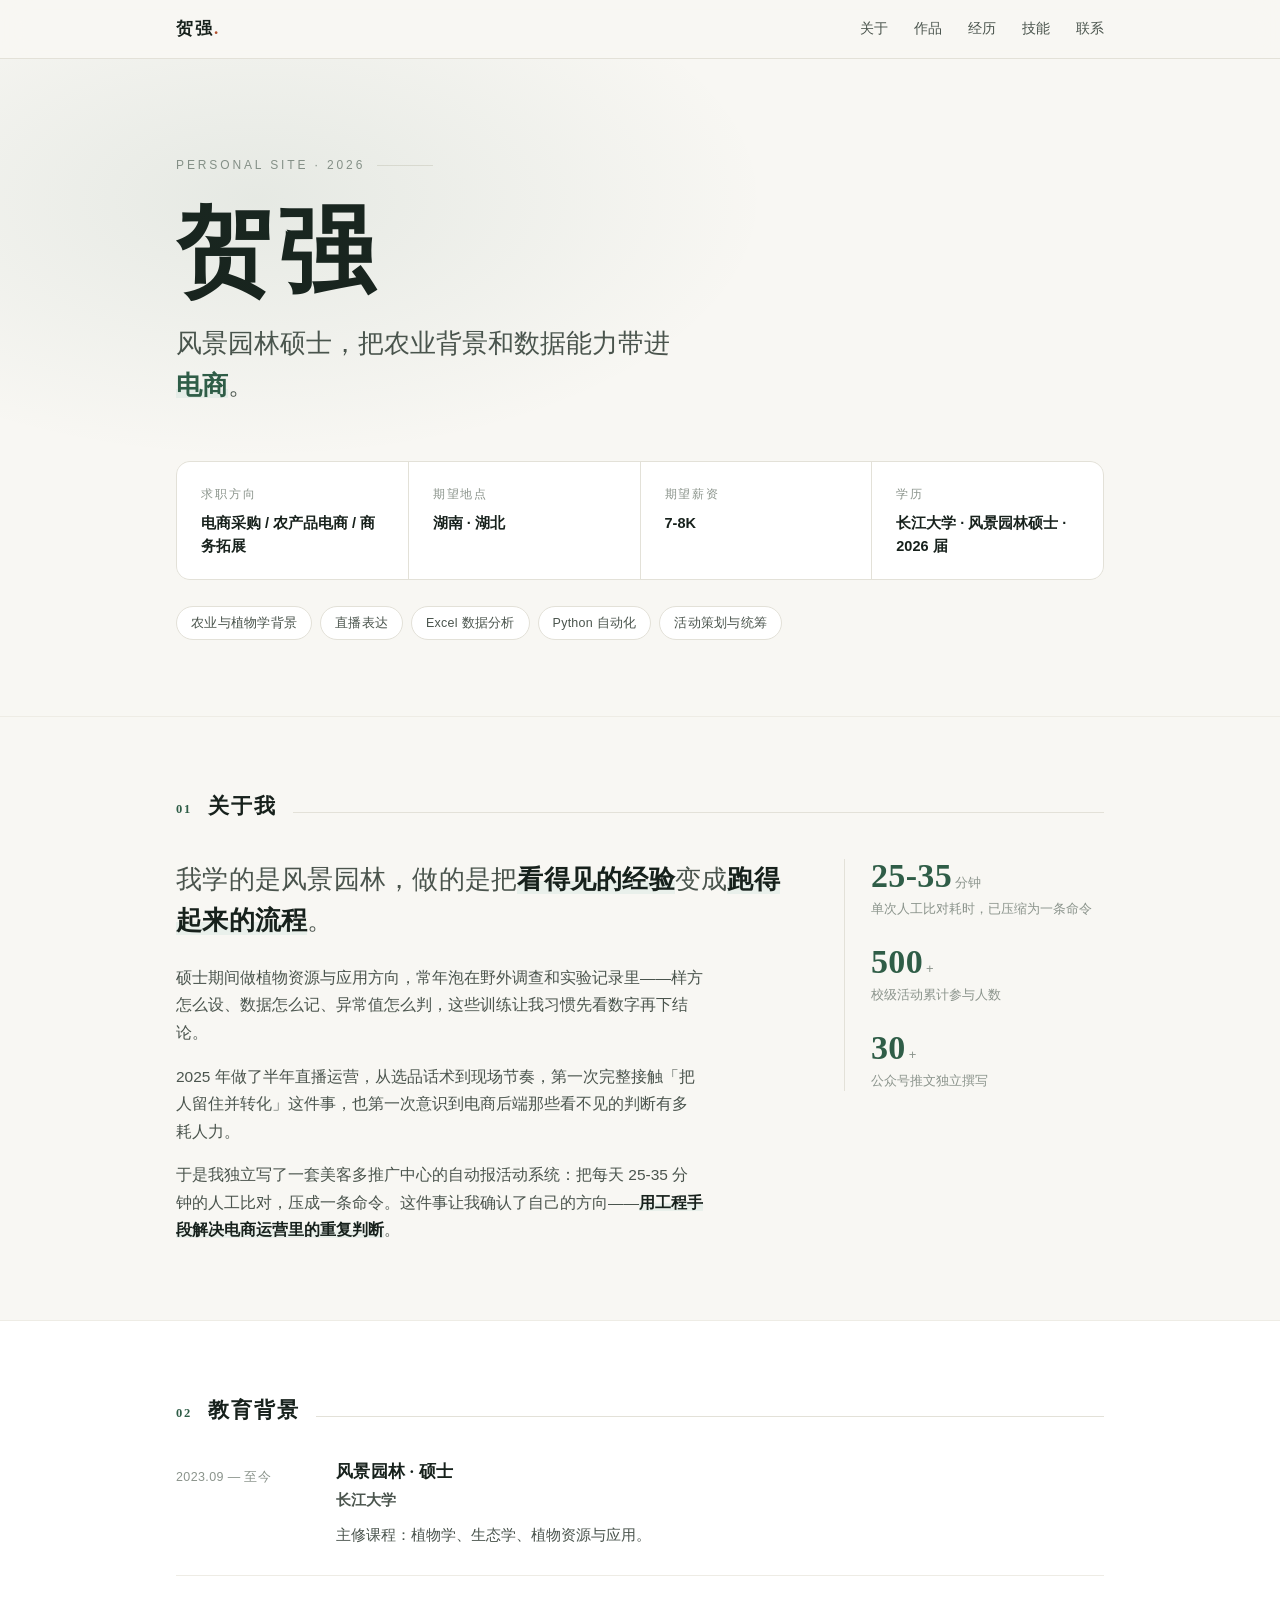
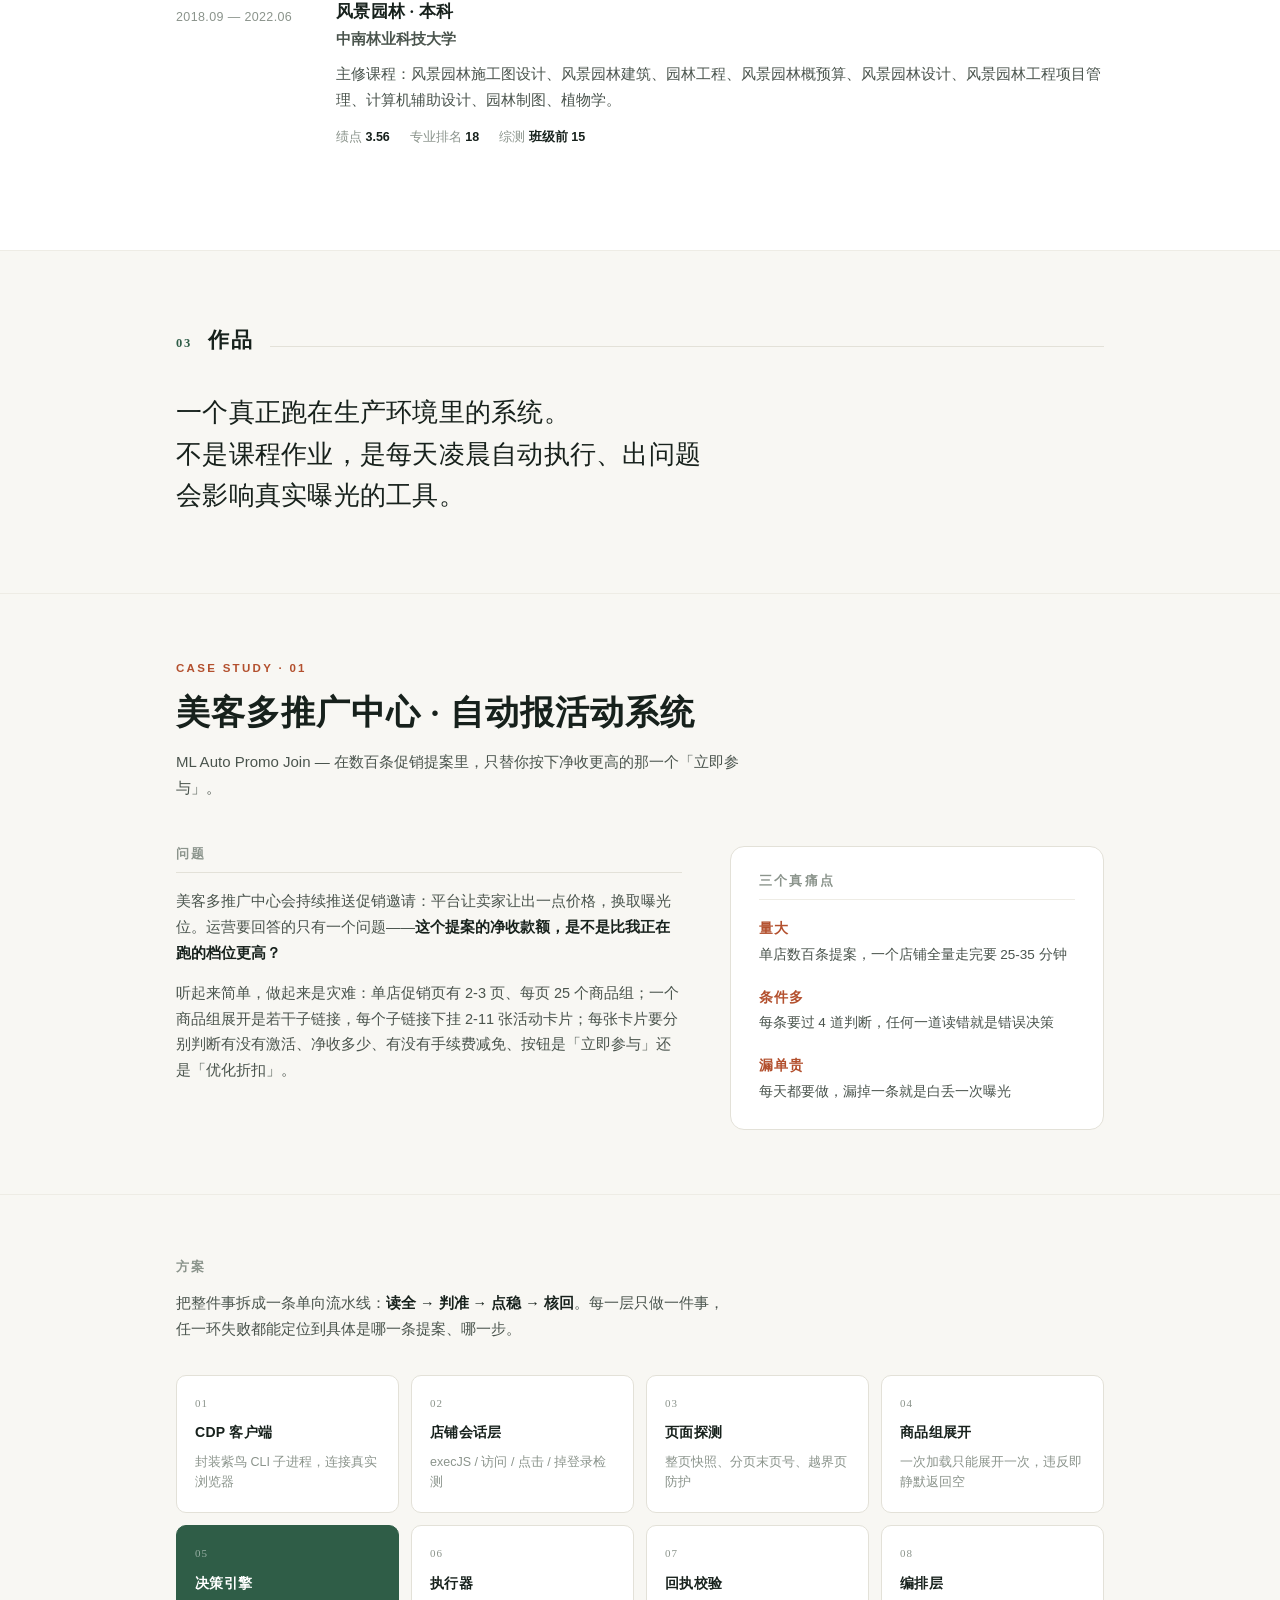
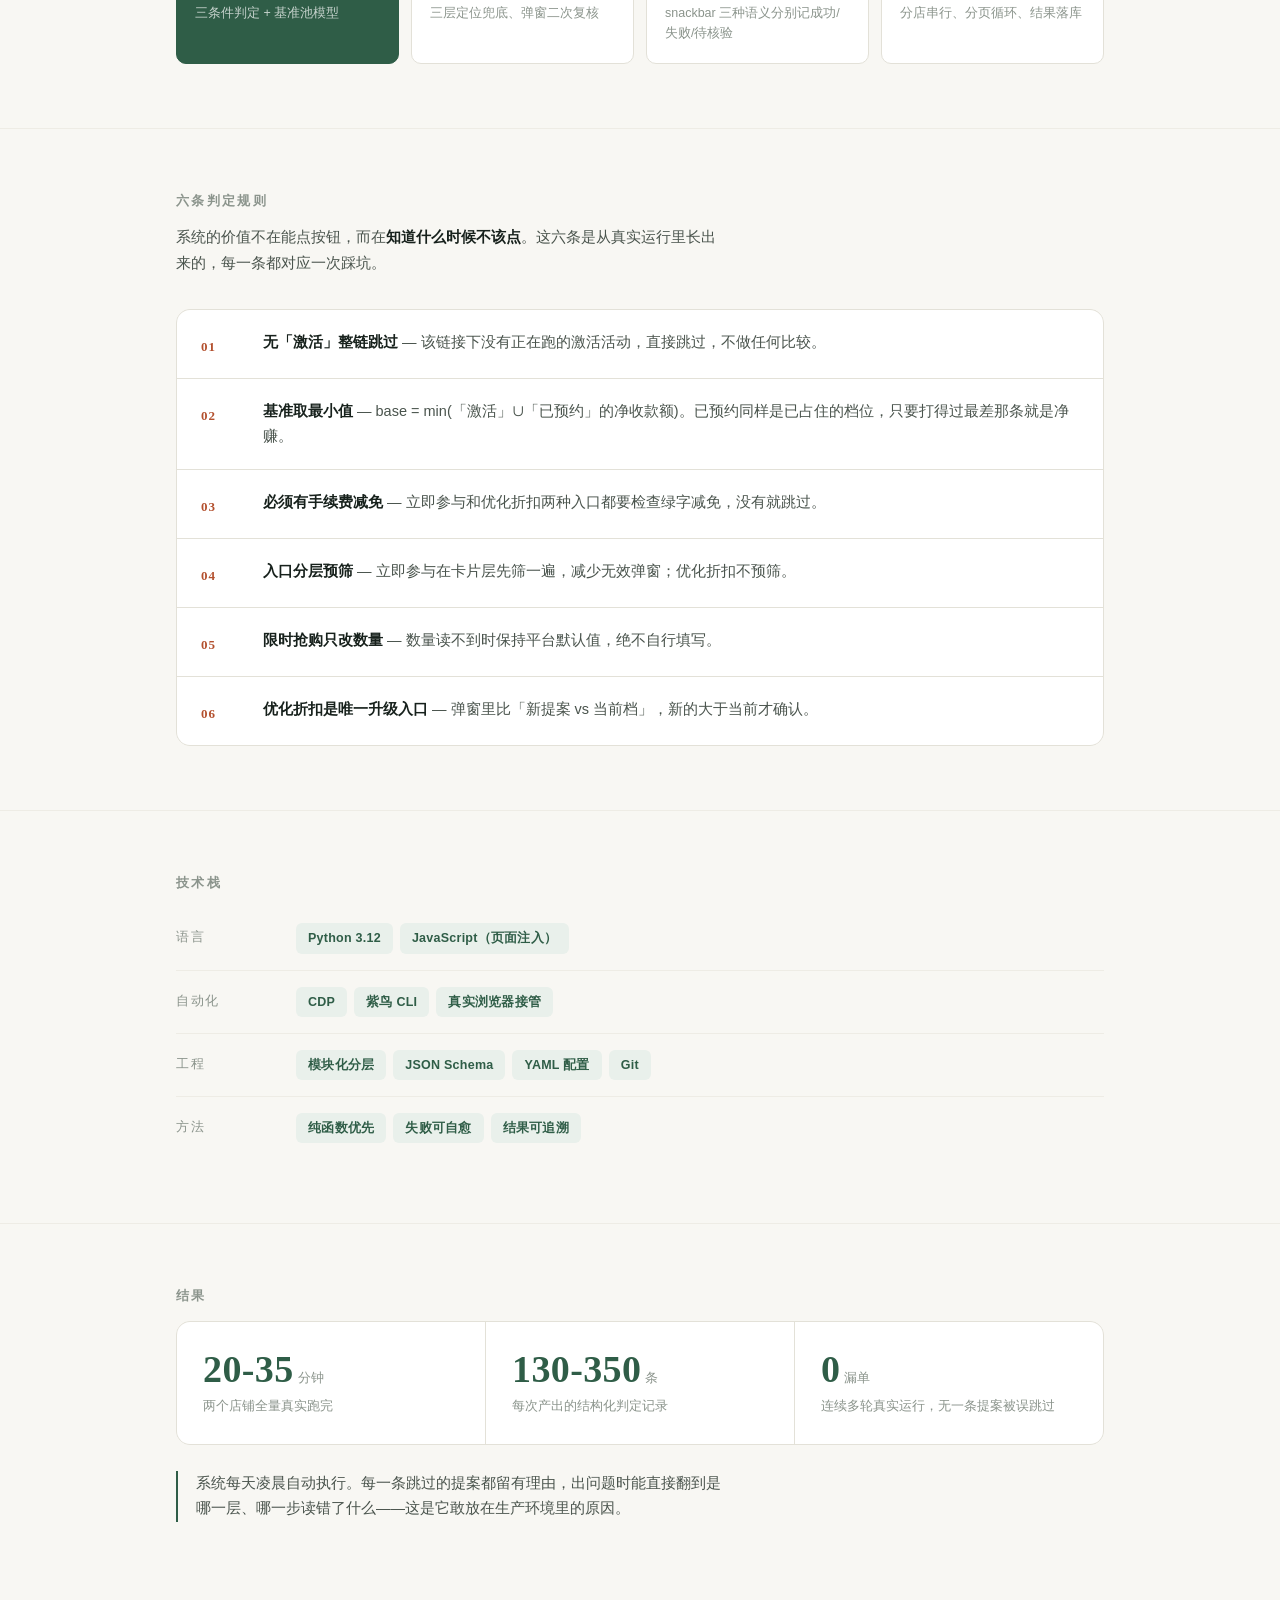
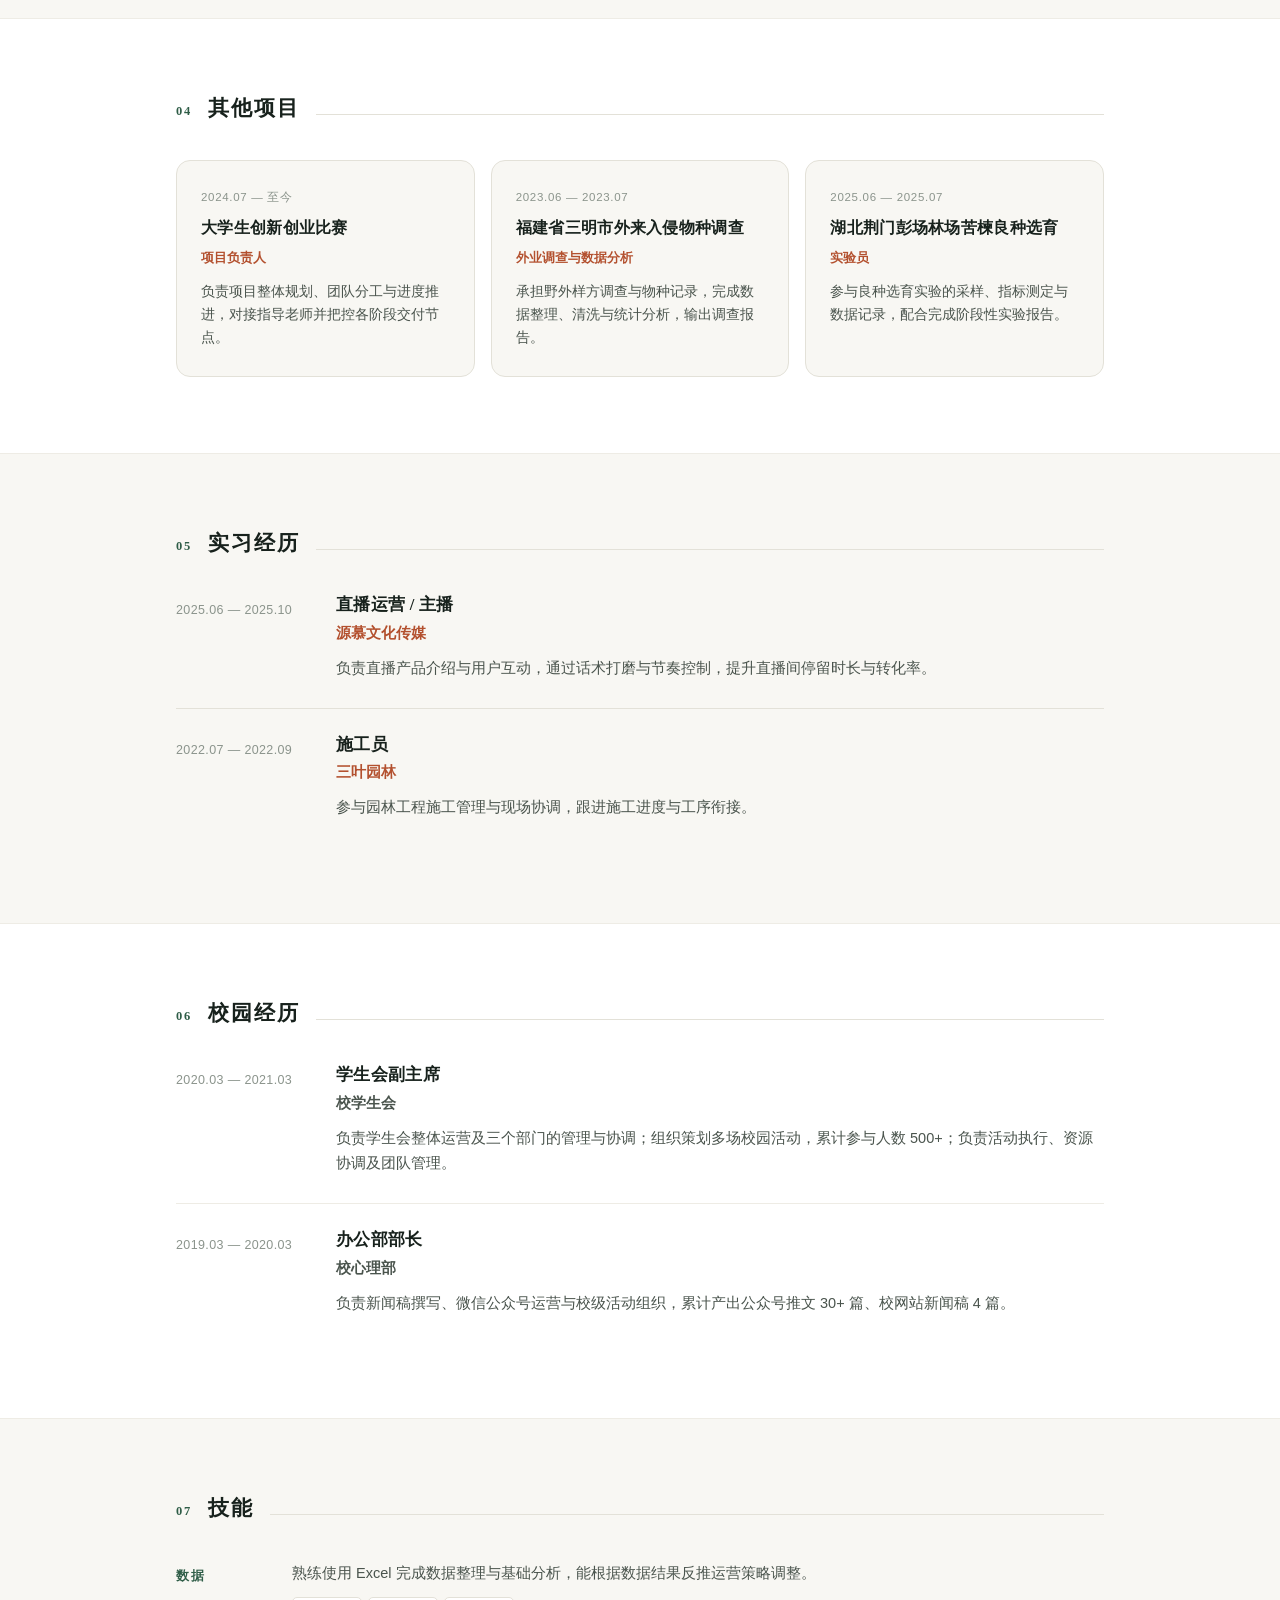
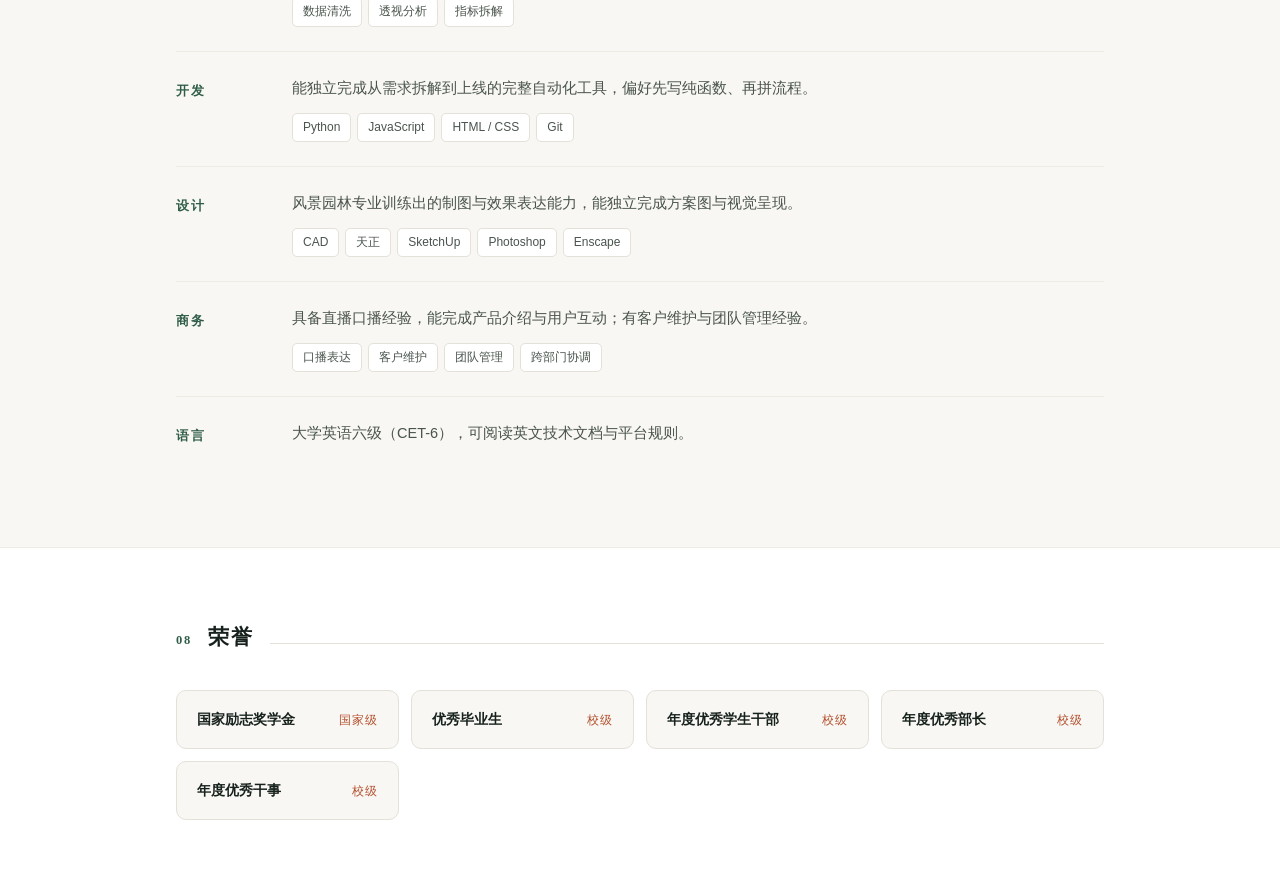
==== index.html @ 67ce5cab "step 21: 荣誉奖项：五项获奖" ====
<!DOCTYPE html>
<html lang="zh-CN">
<head>
<meta charset="UTF-8">
<meta name="viewport" content="width=device-width, initial-scale=1.0">
<title>贺强 · 风景园林硕士 / 电商运营与自动化</title>
<meta name="description" content="贺强，长江大学风景园林硕士，求职方向电商采购、农产品电商、商务拓展。独立开发美客多推广中心自动报活动系统。">

<link rel="stylesheet" href="assets/style.css">
</head>
<body>

<header class="topbar">
  <div class="topbar-in">
    <a class="brand" href="#top">贺强<span class="brand-dot">.</span></a>
    <nav class="nav" aria-label="主导航">
      <a href="#about">关于</a>
      <a href="#work">作品</a>
      <a href="#path">经历</a>
      <a href="#skills">技能</a>
      <a href="#contact">联系</a>
    </nav>
  </div>
  <div class="progress" aria-hidden="true"><i></i></div>
</header>

<main id="top">
<section class="hero">
  <div class="wrap">
    <p class="kicker">Personal Site · 2026</p>
    <h1 class="hero-name">贺强</h1>
    <p class="hero-role">风景园林硕士，把农业背景和数据能力带进<em>电商</em>。</p>
  </div>
</section>

<section class="hero-meta">
  <div class="wrap">
    <dl class="facts">
      <div><dt>求职方向</dt><dd>电商采购 / 农产品电商 / 商务拓展</dd></div>
      <div><dt>期望地点</dt><dd>湖南 · 湖北</dd></div>
      <div><dt>期望薪资</dt><dd>7-8K</dd></div>
      <div><dt>学历</dt><dd>长江大学 · 风景园林硕士 · 2026 届</dd></div>
    </dl>
    <ul class="chips">
      <li>农业与植物学背景</li>
      <li>直播表达</li>
      <li>Excel 数据分析</li>
      <li>Python 自动化</li>
      <li>活动策划与统筹</li>
    </ul>
  </div>
</section>

<section id="about" class="sec">
  <div class="wrap">
    <div class="sec-head">
      <span class="sec-idx">01</span>
      <h2>关于我</h2>
      <i class="rule"></i>
    </div>
    <div class="about">
      <div class="about-text">
        <p class="lead">我学的是风景园林，做的是把<strong>看得见的经验</strong>变成<strong>跑得起来的流程</strong>。</p>
        <p>硕士期间做植物资源与应用方向，常年泡在野外调查和实验记录里——样方怎么设、数据怎么记、异常值怎么判，这些训练让我习惯先看数字再下结论。</p>
        <p>2025 年做了半年直播运营，从选品话术到现场节奏，第一次完整接触「把人留住并转化」这件事，也第一次意识到电商后端那些看不见的判断有多耗人力。</p>
        <p>于是我独立写了一套美客多推广中心的自动报活动系统：把每天 25-35 分钟的人工比对，压成一条命令。这件事让我确认了自己的方向——<strong>用工程手段解决电商运营里的重复判断</strong>。</p>
      </div>
      <aside class="about-side">
        <div class="side-item">
          <span class="side-num">25-35<em>分钟</em></span>
          <span class="side-label">单次人工比对耗时，已压缩为一条命令</span>
        </div>
        <div class="side-item">
          <span class="side-num">500<em>+</em></span>
          <span class="side-label">校级活动累计参与人数</span>
        </div>
        <div class="side-item">
          <span class="side-num">30<em>+</em></span>
          <span class="side-label">公众号推文独立撰写</span>
        </div>
      </aside>
    </div>
  </div>
</section>

<section id="edu" class="sec sec-alt">
  <div class="wrap">
    <div class="sec-head">
      <span class="sec-idx">02</span>
      <h2>教育背景</h2>
      <i class="rule"></i>
    </div>
    <div class="timeline">
      <article class="tl-item">
        <div class="tl-when">2023.09 — 至今</div>
        <div class="tl-body">
          <h3>风景园林 · 硕士</h3>
          <p class="tl-org">长江大学</p>
          <p>主修课程：植物学、生态学、植物资源与应用。</p>
        </div>
      </article>
      <article class="tl-item">
        <div class="tl-when">2018.09 — 2022.06</div>
        <div class="tl-body">
          <h3>风景园林 · 本科</h3>
          <p class="tl-org">中南林业科技大学</p>
          <p>主修课程：风景园林施工图设计、风景园林建筑、园林工程、风景园林概预算、风景园林设计、风景园林工程项目管理、计算机辅助设计、园林制图、植物学。</p>
          <ul class="metrics">
            <li>绩点 <b>3.56</b></li>
            <li>专业排名 <b>18</b></li>
            <li>综测 <b>班级前 15</b></li>
          </ul>
        </div>
      </article>
    </div>
  </div>
</section>

<section id="work" class="sec">
  <div class="wrap">
    <div class="sec-head">
      <span class="sec-idx">03</span>
      <h2>作品</h2>
      <i class="rule"></i>
    </div>
    <div class="work-intro">
      <p class="lead">一个真正跑在生产环境里的系统。<br>不是课程作业，是每天凌晨自动执行、出问题会影响真实曝光的工具。</p>
    </div>
  </div>
</section>

<section class="sec project">
  <div class="wrap">
    <article class="case">
      <header class="case-head">
        <p class="case-kicker">Case Study · 01</p>
        <h3 class="case-title">美客多推广中心 · 自动报活动系统</h3>
        <p class="case-sub">ML Auto Promo Join — 在数百条促销提案里，只替你按下净收更高的那一个「立即参与」。</p>
      </header>

      <div class="case-grid">
        <div class="case-block">
          <h4>问题</h4>
          <p>美客多推广中心会持续推送促销邀请：平台让卖家让出一点价格，换取曝光位。运营要回答的只有一个问题——<strong>这个提案的净收款额，是不是比我正在跑的档位更高？</strong></p>
          <p>听起来简单，做起来是灾难：单店促销页有 2-3 页、每页 25 个商品组；一个商品组展开是若干子链接，每个子链接下挂 2-11 张活动卡片；每张卡片要分别判断有没有激活、净收多少、有没有手续费减免、按钮是「立即参与」还是「优化折扣」。</p>
        </div>
        <div class="case-block case-pain">
          <h4>三个真痛点</h4>
          <ul class="pain-list">
            <li><b>量大</b><span>单店数百条提案，一个店铺全量走完要 25-35 分钟</span></li>
            <li><b>条件多</b><span>每条要过 4 道判断，任何一道读错就是错误决策</span></li>
            <li><b>漏单贵</b><span>每天都要做，漏掉一条就是白丢一次曝光</span></li>
          </ul>
        </div>
      </div>
    </article>
  </div>
</section>

<section class="sec project">
  <div class="wrap">
    <article class="case">
      <h4 class="block-title">方案</h4>
      <p>把整件事拆成一条单向流水线：<strong>读全 → 判准 → 点稳 → 核回</strong>。每一层只做一件事，任一环失败都能定位到具体是哪一条提案、哪一步。</p>

      <ol class="flow" aria-label="系统架构流程">
        <li class="flow-node"><b>CDP 客户端</b><span>封装紫鸟 CLI 子进程，连接真实浏览器</span></li>
        <li class="flow-node"><b>店铺会话层</b><span>execJS / 访问 / 点击 / 掉登录检测</span></li>
        <li class="flow-node"><b>页面探测</b><span>整页快照、分页末页号、越界页防护</span></li>
        <li class="flow-node"><b>商品组展开</b><span>一次加载只能展开一次，违反即静默返回空</span></li>
        <li class="flow-node flow-hi"><b>决策引擎</b><span>三条件判定 + 基准池模型</span></li>
        <li class="flow-node"><b>执行器</b><span>三层定位兜底、弹窗二次复核</span></li>
        <li class="flow-node"><b>回执校验</b><span>snackbar 三种语义分别记成功/失败/待核验</span></li>
        <li class="flow-node"><b>编排层</b><span>分店串行、分页循环、结果落库</span></li>
      </ol>
    </article>
  </div>
</section>

<section class="sec project">
  <div class="wrap">
    <article class="case">
      <h4 class="block-title">六条判定规则</h4>
      <p>系统的价值不在能点按钮，而在<strong>知道什么时候不该点</strong>。这六条是从真实运行里长出来的，每一条都对应一次踩坑。</p>
      <ol class="rules">
        <li><span class="rn">01</span><p><b>无「激活」整链跳过</b> — 该链接下没有正在跑的激活活动，直接跳过，不做任何比较。</p></li>
        <li><span class="rn">02</span><p><b>基准取最小值</b> — base = min(「激活」∪「已预约」的净收款额)。已预约同样是已占住的档位，只要打得过最差那条就是净赚。</p></li>
        <li><span class="rn">03</span><p><b>必须有手续费减免</b> — 立即参与和优化折扣两种入口都要检查绿字减免，没有就跳过。</p></li>
        <li><span class="rn">04</span><p><b>入口分层预筛</b> — 立即参与在卡片层先筛一遍，减少无效弹窗；优化折扣不预筛。</p></li>
        <li><span class="rn">05</span><p><b>限时抢购只改数量</b> — 数量读不到时保持平台默认值，绝不自行填写。</p></li>
        <li><span class="rn">06</span><p><b>优化折扣是唯一升级入口</b> — 弹窗里比「新提案 vs 当前档」，新的大于当前才确认。</p></li>
      </ol>
    </article>
  </div>
</section>

<section class="sec project">
  <div class="wrap">
    <article class="case">
      <h4 class="block-title">技术栈</h4>
      <div class="stack">
        <div class="stack-row"><span>语言</span><ul><li>Python 3.12</li><li>JavaScript（页面注入）</li></ul></div>
        <div class="stack-row"><span>自动化</span><ul><li>CDP</li><li>紫鸟 CLI</li><li>真实浏览器接管</li></ul></div>
        <div class="stack-row"><span>工程</span><ul><li>模块化分层</li><li>JSON Schema</li><li>YAML 配置</li><li>Git</li></ul></div>
        <div class="stack-row"><span>方法</span><ul><li>纯函数优先</li><li>失败可自愈</li><li>结果可追溯</li></ul></div>
      </div>
    </article>
  </div>
</section>

<section class="sec project">
  <div class="wrap">
    <article class="case">
      <h4 class="block-title">结果</h4>
      <div class="result-grid">
        <div class="res"><b>20-35<em>分钟</em></b><span>两个店铺全量真实跑完</span></div>
        <div class="res"><b>130-350<em>条</em></b><span>每次产出的结构化判定记录</span></div>
        <div class="res"><b>0<em>漏单</em></b><span>连续多轮真实运行，无一条提案被误跳过</span></div>
      </div>
      <p class="res-note">系统每天凌晨自动执行。每一条跳过的提案都留有理由，出问题时能直接翻到是哪一层、哪一步读错了什么——这是它敢放在生产环境里的原因。</p>
    </article>
  </div>
</section>

<section class="sec sec-alt">
  <div class="wrap">
    <div class="sec-head">
      <span class="sec-idx">04</span>
      <h2>其他项目</h2>
      <i class="rule"></i>
    </div>
    <div class="cards">
      <article class="card">
        <p class="card-when">2024.07 — 至今</p>
        <h3>大学生创新创业比赛</h3>
        <p class="card-role">项目负责人</p>
        <p>负责项目整体规划、团队分工与进度推进，对接指导老师并把控各阶段交付节点。</p>
      </article>
      <article class="card">
        <p class="card-when">2023.06 — 2023.07</p>
        <h3>福建省三明市外来入侵物种调查</h3>
        <p class="card-role">外业调查与数据分析</p>
        <p>承担野外样方调查与物种记录，完成数据整理、清洗与统计分析，输出调查报告。</p>
      </article>
      <article class="card">
        <p class="card-when">2025.06 — 2025.07</p>
        <h3>湖北荆门彭场林场苦楝良种选育</h3>
        <p class="card-role">实验员</p>
        <p>参与良种选育实验的采样、指标测定与数据记录，配合完成阶段性实验报告。</p>
      </article>
    </div>
  </div>
</section>

<section id="path" class="sec">
  <div class="wrap">
    <div class="sec-head">
      <span class="sec-idx">05</span>
      <h2>实习经历</h2>
      <i class="rule"></i>
    </div>
    <div class="timeline">
      <article class="tl-item">
        <div class="tl-when">2025.06 — 2025.10</div>
        <div class="tl-body">
          <h3>直播运营 / 主播</h3>
          <p class="tl-org">源慕文化传媒</p>
          <p>负责直播产品介绍与用户互动，通过话术打磨与节奏控制，提升直播间停留时长与转化率。</p>
        </div>
      </article>
      <article class="tl-item">
        <div class="tl-when">2022.07 — 2022.09</div>
        <div class="tl-body">
          <h3>施工员</h3>
          <p class="tl-org">三叶园林</p>
          <p>参与园林工程施工管理与现场协调，跟进施工进度与工序衔接。</p>
        </div>
      </article>
    </div>
  </div>
</section>

<section class="sec sec-alt">
  <div class="wrap">
    <div class="sec-head">
      <span class="sec-idx">06</span>
      <h2>校园经历</h2>
      <i class="rule"></i>
    </div>
    <div class="timeline">
      <article class="tl-item">
        <div class="tl-when">2020.03 — 2021.03</div>
        <div class="tl-body">
          <h3>学生会副主席</h3>
          <p class="tl-org">校学生会</p>
          <p>负责学生会整体运营及三个部门的管理与协调；组织策划多场校园活动，累计参与人数 500+；负责活动执行、资源协调及团队管理。</p>
        </div>
      </article>
      <article class="tl-item">
        <div class="tl-when">2019.03 — 2020.03</div>
        <div class="tl-body">
          <h3>办公部部长</h3>
          <p class="tl-org">校心理部</p>
          <p>负责新闻稿撰写、微信公众号运营与校级活动组织，累计产出公众号推文 30+ 篇、校网站新闻稿 4 篇。</p>
        </div>
      </article>
    </div>
  </div>
</section>

<section id="skills" class="sec">
  <div class="wrap">
    <div class="sec-head">
      <span class="sec-idx">07</span>
      <h2>技能</h2>
      <i class="rule"></i>
    </div>
    <div class="skill-matrix">
      <div class="sm-row">
        <span class="sm-key">数据</span>
        <div class="sm-val">
          <p>熟练使用 Excel 完成数据整理与基础分析，能根据数据结果反推运营策略调整。</p>
          <ul class="mini"><li>数据清洗</li><li>透视分析</li><li>指标拆解</li></ul>
        </div>
      </div>
      <div class="sm-row">
        <span class="sm-key">开发</span>
        <div class="sm-val">
          <p>能独立完成从需求拆解到上线的完整自动化工具，偏好先写纯函数、再拼流程。</p>
          <ul class="mini"><li>Python</li><li>JavaScript</li><li>HTML / CSS</li><li>Git</li></ul>
        </div>
      </div>
      <div class="sm-row">
        <span class="sm-key">设计</span>
        <div class="sm-val">
          <p>风景园林专业训练出的制图与效果表达能力，能独立完成方案图与视觉呈现。</p>
          <ul class="mini"><li>CAD</li><li>天正</li><li>SketchUp</li><li>Photoshop</li><li>Enscape</li></ul>
        </div>
      </div>
      <div class="sm-row">
        <span class="sm-key">商务</span>
        <div class="sm-val">
          <p>具备直播口播经验，能完成产品介绍与用户互动；有客户维护与团队管理经验。</p>
          <ul class="mini"><li>口播表达</li><li>客户维护</li><li>团队管理</li><li>跨部门协调</li></ul>
        </div>
      </div>
      <div class="sm-row">
        <span class="sm-key">语言</span>
        <div class="sm-val">
          <p>大学英语六级（CET-6），可阅读英文技术文档与平台规则。</p>
        </div>
      </div>
    </div>
  </div>
</section>

<section class="sec sec-alt">
  <div class="wrap">
    <div class="sec-head">
      <span class="sec-idx">08</span>
      <h2>荣誉</h2>
      <i class="rule"></i>
    </div>
    <ul class="honor-list">
      <li><b>国家励志奖学金</b><span>国家级</span></li>
      <li><b>优秀毕业生</b><span>校级</span></li>
      <li><b>年度优秀学生干部</b><span>校级</span></li>
      <li><b>年度优秀部长</b><span>校级</span></li>
      <li><b>年度优秀干事</b><span>校级</span></li>
    </ul>
  </div>
</section>



</main>


<script src="assets/main.js"></script>
</body>
</html>
---- assets/style.css ----
/* ============================================================
   设计令牌
   配色取自「农业 + 电商」的复合语义：墨绿代表植物与生长，
   赭红用于强调与警示，暖白作底避免屏幕白刺眼。
   ============================================================ */
:root{
  --ink:#17211c;
  --ink-2:#4a544d;
  --ink-3:#8b948c;
  --paper:#f8f7f3;
  --panel:#ffffff;
  --line:#e3e1d8;
  --line-soft:#eeece5;
  --accent:#2f5d47;
  --accent-soft:#e9f0eb;
  --rust:#b3502e;
  --rust-soft:#f8efe9;

  --serif:"Songti SC","Noto Serif SC","Source Han Serif SC",STSong,Georgia,"Times New Roman",serif;
  --sans:-apple-system,BlinkMacSystemFont,"Segoe UI",Roboto,"PingFang SC","Microsoft YaHei",sans-serif;

  --maxw:1000px;
  --gutter:36px;
  --radius:14px;
  --ease:cubic-bezier(.22,.61,.36,1);
}

/* ============================================================
   基础重置与排版
   ============================================================ */
*,*::before,*::after{margin:0;padding:0;box-sizing:border-box}
html{
  scroll-behavior:smooth;
  -webkit-text-size-adjust:100%;
}
body{
  background:var(--paper);
  color:var(--ink);
  font-family:var(--sans);
  font-size:15.5px;
  line-height:1.78;
  -webkit-font-smoothing:antialiased;
  text-rendering:optimizeLegibility;
  overflow-x:hidden;
}
img,svg{display:block;max-width:100%}
a{color:inherit;text-decoration:none}
ul,ol{list-style:none}
button{font:inherit;color:inherit;background:none;border:none;cursor:pointer}
::selection{background:var(--accent);color:#fff}
:focus-visible{
  outline:2px solid var(--accent);
  outline-offset:3px;
  border-radius:3px;
}
h1,h2,h3,h4{font-family:var(--serif);font-weight:700;letter-spacing:.02em;line-height:1.25}
strong,b{font-weight:600;color:var(--ink)}
em{font-style:normal}

/* ============================================================
   布局骨架：容器、区块、区块标题
   ============================================================ */
.wrap{
  width:100%;
  max-width:var(--maxw);
  margin-inline:auto;
  padding-inline:var(--gutter);
}
.sec{
  padding-block:76px;
  border-top:1px solid var(--line-soft);
  scroll-margin-top:64px;
}
.sec-alt{background:var(--panel)}
.sec:first-of-type{border-top:none}

.sec-head{
  display:flex;
  align-items:baseline;
  gap:16px;
  margin-bottom:38px;
}
.sec-idx{
  font-family:var(--serif);
  font-size:12.5px;
  font-weight:600;
  letter-spacing:.14em;
  color:var(--accent);
}
.sec-head h2{
  font-size:21px;
  letter-spacing:.1em;
}
.sec-head .rule{
  flex:1;
  height:1px;
  background:var(--line);
  margin-bottom:5px;
}
.lead{
  font-family:var(--serif);
  font-size:clamp(19px,2.6vw,26px);
  line-height:1.6;
  letter-spacing:.01em;
  color:var(--ink);
}

/* ============================================================
   顶部导航与阅读进度条
   ============================================================ */
.topbar{
  position:sticky;
  top:0;
  z-index:60;
  background:rgba(248,247,243,.86);
  backdrop-filter:blur(14px);
  -webkit-backdrop-filter:blur(14px);
  border-bottom:1px solid var(--line);
}
.topbar-in{
  max-width:var(--maxw);
  margin-inline:auto;
  padding:14px var(--gutter);
  display:flex;
  align-items:center;
  justify-content:space-between;
  gap:24px;
}
.brand{
  font-family:var(--serif);
  font-size:17px;
  font-weight:700;
  letter-spacing:.12em;
}
.brand-dot{color:var(--rust)}
.nav{
  display:flex;
  gap:26px;
  font-size:13.5px;
  color:var(--ink-2);
}
.nav a{
  position:relative;
  padding-block:2px;
  transition:color .2s var(--ease);
}
.nav a::after{
  content:"";
  position:absolute;
  left:0;right:0;bottom:-3px;
  height:1.5px;
  background:var(--accent);
  transform:scaleX(0);
  transform-origin:left;
  transition:transform .26s var(--ease);
}
.nav a:hover{color:var(--ink)}
.nav a:hover::after{transform:scaleX(1)}

.progress{
  position:absolute;
  left:0;bottom:-1px;
  width:100%;
  height:2px;
  background:transparent;
}
.progress i{
  display:block;
  width:0;
  height:100%;
  background:linear-gradient(90deg,var(--accent),var(--rust));
  transition:width .1s linear;
}

/* ============================================================
   Hero：姓名与定位
   ============================================================ */
.hero{
  padding-block:96px 54px;
  position:relative;
  overflow:hidden;
}
.hero::before{
  content:"";
  position:absolute;
  inset:-30% 40% auto -20%;
  height:520px;
  background:radial-gradient(closest-side,rgba(47,93,71,.09),transparent);
  pointer-events:none;
}
.kicker{
  font-size:12px;
  letter-spacing:.24em;
  text-transform:uppercase;
  color:var(--ink-3);
  margin-bottom:26px;
  display:flex;
  align-items:center;
  gap:12px;
}
.kicker::after{
  content:"";
  width:56px;
  height:1px;
  background:var(--line);
}
.hero-name{
  font-size:clamp(52px,9.5vw,96px);
  letter-spacing:.06em;
  line-height:1.02;
  margin-bottom:22px;
}
.hero-role{
  font-family:var(--serif);
  font-size:clamp(18px,2.8vw,26px);
  line-height:1.62;
  color:var(--ink-2);
  max-width:19em;
}
.hero-role em{
  color:var(--accent);
  font-weight:600;
  position:relative;
  white-space:nowrap;
}
.hero-role em::after{
  content:"";
  position:absolute;
  left:0;right:0;bottom:.06em;
  height:.34em;
  background:var(--accent-soft);
  z-index:-1;
}

/* ============================================================
   Hero 下半：事实清单与标签
   ============================================================ */
.hero-meta{
  padding-bottom:76px;
}
.facts{
  display:grid;
  grid-template-columns:repeat(4,1fr);
  gap:1px;
  background:var(--line);
  border:1px solid var(--line);
  border-radius:var(--radius);
  overflow:hidden;
  margin-bottom:26px;
}
.facts > div{
  background:var(--panel);
  padding:22px 24px;
}
.facts dt{
  font-size:11.5px;
  letter-spacing:.16em;
  color:var(--ink-3);
  margin-bottom:8px;
}
.facts dd{
  font-size:14.5px;
  font-weight:600;
  color:var(--ink);
  line-height:1.55;
}
.chips{
  display:flex;
  flex-wrap:wrap;
  gap:8px;
}
.chips li{
  font-size:12.5px;
  padding:5px 14px;
  border-radius:999px;
  border:1px solid var(--line);
  background:var(--panel);
  color:var(--ink-2);
  letter-spacing:.02em;
}

/* ============================================================
   关于我：正文 + 数字侧栏
   ============================================================ */
.about{
  display:grid;
  grid-template-columns:1fr 260px;
  gap:56px;
  align-items:start;
}
.about-text .lead{margin-bottom:22px}
.about-text p{
  color:var(--ink-2);
  margin-bottom:16px;
  max-width:34em;
}
.about-text p:last-child{margin-bottom:0}
.about-text strong{
  color:var(--ink);
  box-shadow:inset 0 -.5em 0 var(--accent-soft);
}
.about-side{
  display:flex;
  flex-direction:column;
  gap:26px;
  padding-left:26px;
  border-left:1px solid var(--line);
}
.side-item{display:flex;flex-direction:column;gap:6px}
.side-num{
  font-family:var(--serif);
  font-size:34px;
  font-weight:700;
  line-height:1;
  color:var(--accent);
  letter-spacing:.01em;
}
.side-num em{
  font-size:13px;
  font-family:var(--sans);
  font-style:normal;
  font-weight:500;
  color:var(--ink-3);
  margin-left:3px;
  letter-spacing:0;
}
.side-label{
  font-size:12.5px;
  color:var(--ink-3);
  line-height:1.6;
}

/* ============================================================
   时间线（教育 / 实习 / 校园共用）
   ============================================================ */
.timeline{display:flex;flex-direction:column}
.tl-item{
  display:grid;
  grid-template-columns:132px 1fr;
  gap:28px;
  padding:26px 0;
  border-top:1px solid var(--line);
}
.tl-item:first-child{border-top:none;padding-top:0}
.tl-when{
  font-size:12.5px;
  color:var(--ink-3);
  font-variant-numeric:tabular-nums;
  letter-spacing:.03em;
  padding-top:4px;
}
.tl-body h3{
  font-size:16.5px;
  margin-bottom:5px;
}
.tl-org{
  font-size:13px;
  color:var(--accent);
  font-weight:600;
  margin-bottom:9px;
}
.tl-body p{
  font-size:14.5px;
  color:var(--ink-2);
}
.metrics{
  display:flex;
  flex-wrap:wrap;
  gap:8px 20px;
  margin-top:12px;
  font-size:12.5px;
  color:var(--ink-3);
}
.metrics b{color:var(--ink);font-weight:600}

/* ============================================================
   作品集开篇
   ============================================================ */
.work-intro{max-width:34em}
.work-intro .lead{color:var(--ink)}

/* ============================================================
   案例：标题、双栏问题区
   ============================================================ */
.project{padding-block:64px}
.case-head{margin-bottom:44px}
.case-kicker{
  font-size:11.5px;
  letter-spacing:.2em;
  text-transform:uppercase;
  color:var(--rust);
  font-weight:600;
  margin-bottom:14px;
}
.case-title{
  font-size:clamp(24px,3.6vw,34px);
  letter-spacing:.03em;
  margin-bottom:14px;
}
.case-sub{
  font-size:15px;
  color:var(--ink-2);
  max-width:38em;
}
.case-grid{
  display:grid;
  grid-template-columns:1.35fr 1fr;
  gap:48px;
  align-items:start;
}
.case-block h4{
  font-size:13px;
  letter-spacing:.18em;
  color:var(--ink-3);
  font-family:var(--sans);
  font-weight:600;
  margin-bottom:16px;
  padding-bottom:10px;
  border-bottom:1px solid var(--line);
}
.case-block p{
  font-size:14.5px;
  color:var(--ink-2);
  margin-bottom:14px;
}
.case-block p:last-child{margin-bottom:0}
.case-pain{
  background:var(--panel);
  border:1px solid var(--line);
  border-radius:var(--radius);
  padding:26px 28px;
}
.case-pain h4{border-bottom-color:var(--line-soft)}
.pain-list{display:flex;flex-direction:column;gap:18px}
.pain-list li{display:flex;flex-direction:column;gap:3px}
.pain-list b{
  font-size:14px;
  color:var(--rust);
  letter-spacing:.08em;
}
.pain-list span{
  font-size:13.5px;
  color:var(--ink-2);
  line-height:1.65;
}

/* ============================================================
   案例：架构流水线
   ============================================================ */
.block-title{
  font-size:13px;
  letter-spacing:.18em;
  color:var(--ink-3);
  font-family:var(--sans);
  font-weight:600;
  margin-bottom:16px;
}
.case > p{
  font-size:14.5px;
  color:var(--ink-2);
  max-width:38em;
  margin-bottom:32px;
}
.flow{
  display:grid;
  grid-template-columns:repeat(4,1fr);
  gap:12px;
  counter-reset:flow;
}
.flow-node{
  position:relative;
  background:var(--panel);
  border:1px solid var(--line);
  border-radius:10px;
  padding:18px 18px 20px;
  display:flex;
  flex-direction:column;
  gap:7px;
  counter-increment:flow;
  transition:transform .3s var(--ease),border-color .3s var(--ease);
}
.flow-node::before{
  content:counter(flow,decimal-leading-zero);
  font-family:var(--serif);
  font-size:11px;
  color:var(--ink-3);
  letter-spacing:.1em;
}
.flow-node b{
  font-size:14px;
  letter-spacing:.02em;
}
.flow-node span{
  font-size:12.5px;
  color:var(--ink-3);
  line-height:1.6;
}
.flow-node:hover{
  transform:translateY(-3px);
  border-color:var(--accent);
}
.flow-hi{
  background:var(--accent);
  border-color:var(--accent);
}
.flow-hi b{color:#fff}
.flow-hi span{color:rgba(255,255,255,.72)}
.flow-hi::before{color:rgba(255,255,255,.5)}

/* ============================================================
   案例：六条判定规则
   ============================================================ */
.rules{
  display:grid;
  gap:1px;
  background:var(--line);
  border:1px solid var(--line);
  border-radius:var(--radius);
  overflow:hidden;
}
.rules li{
  background:var(--panel);
  display:grid;
  grid-template-columns:44px 1fr;
  gap:18px;
  padding:20px 24px;
  align-items:start;
  transition:background .24s var(--ease);
}
.rules li:hover{background:var(--accent-soft)}
.rn{
  font-family:var(--serif);
  font-size:13px;
  font-weight:600;
  color:var(--rust);
  letter-spacing:.08em;
  padding-top:5px;
}
.rules p{
  font-size:14.5px;
  color:var(--ink-2);
  line-height:1.72;
}
.rules b{color:var(--ink)}

/* ============================================================
   案例：技术栈
   ============================================================ */
.stack{display:flex;flex-direction:column}
.stack-row{
  display:grid;
  grid-template-columns:96px 1fr;
  gap:24px;
  padding:16px 0;
  border-top:1px solid var(--line-soft);
  align-items:start;
}
.stack-row:first-child{border-top:none}
.stack-row > span{
  font-size:12.5px;
  letter-spacing:.12em;
  color:var(--ink-3);
  padding-top:3px;
}
.stack-row ul{
  display:flex;
  flex-wrap:wrap;
  gap:7px;
}
.stack-row li{
  font-size:12.5px;
  padding:4px 12px;
  border-radius:6px;
  background:var(--accent-soft);
  color:var(--accent);
  font-weight:600;
  letter-spacing:.02em;
}

/* ============================================================
   案例：结果数据
   ============================================================ */
.result-grid{
  display:grid;
  grid-template-columns:repeat(3,1fr);
  gap:1px;
  background:var(--line);
  border:1px solid var(--line);
  border-radius:var(--radius);
  overflow:hidden;
  margin-bottom:26px;
}
.res{
  background:var(--panel);
  padding:28px 26px;
  display:flex;
  flex-direction:column;
  gap:8px;
}
.res b{
  font-family:var(--serif);
  font-size:clamp(26px,4vw,38px);
  font-weight:700;
  color:var(--accent);
  line-height:1;
  letter-spacing:.01em;
}
.res b em{
  font-family:var(--sans);
  font-size:13px;
  font-style:normal;
  font-weight:500;
  color:var(--ink-3);
  margin-left:4px;
  letter-spacing:0;
}
.res span{
  font-size:12.5px;
  color:var(--ink-3);
  line-height:1.6;
}
.res-note{
  font-size:14px;
  color:var(--ink-2);
  max-width:38em;
  padding-left:18px;
  border-left:2px solid var(--accent);
}

/* ============================================================
   其他项目：卡片
   ============================================================ */
.cards{
  display:grid;
  grid-template-columns:repeat(3,1fr);
  gap:16px;
}
.card{
  background:var(--paper);
  border:1px solid var(--line);
  border-radius:var(--radius);
  padding:26px 24px;
  display:flex;
  flex-direction:column;
  gap:8px;
  transition:transform .3s var(--ease),border-color .3s var(--ease);
}
.card:hover{
  transform:translateY(-3px);
  border-color:var(--accent);
}
.card-when{
  font-size:11.5px;
  color:var(--ink-3);
  letter-spacing:.06em;
  font-variant-numeric:tabular-nums;
}
.card h3{
  font-size:15.5px;
  line-height:1.5;
}
.card-role{
  font-size:12.5px;
  color:var(--rust);
  font-weight:600;
}
.card > p:last-child{
  font-size:13.5px;
  color:var(--ink-2);
  line-height:1.7;
  margin-top:4px;
}

/* ============================================================
   实习经历（复用时间线，略作区分）
   ============================================================ */
#path .tl-org{color:var(--rust)}

/* ============================================================
   校园经历
   ============================================================ */
.sec-alt .tl-item{border-top-color:var(--line-soft)}

/* ============================================================
   技能矩阵
   ============================================================ */
.skill-matrix{display:flex;flex-direction:column}
.sm-row{
  display:grid;
  grid-template-columns:88px 1fr;
  gap:28px;
  padding:24px 0;
  border-top:1px solid var(--line-soft);
  align-items:start;
}
.sm-row:first-child{border-top:none;padding-top:0}
.sm-key{
  font-size:12.5px;
  letter-spacing:.16em;
  color:var(--accent);
  font-weight:600;
  padding-top:4px;
}
.sm-val p{
  font-size:14.5px;
  color:var(--ink-2);
}
.mini{
  display:flex;
  flex-wrap:wrap;
  gap:6px;
  margin-top:11px;
}
.mini li{
  font-size:12px;
  padding:3px 10px;
  border-radius:5px;
  background:var(--panel);
  border:1px solid var(--line);
  color:var(--ink-2);
}

/* ============================================================
   荣誉
   ============================================================ */
.honor-list{
  display:grid;
  grid-template-columns:repeat(auto-fill,minmax(200px,1fr));
  gap:12px;
}
.honor-list li{
  background:var(--paper);
  border:1px solid var(--line);
  border-radius:10px;
  padding:16px 20px;
  display:flex;
  align-items:baseline;
  justify-content:space-between;
  gap:10px;
}
.honor-list b{
  font-size:14px;
  font-weight:600;
}
.honor-list span{
  font-size:11.5px;
  color:var(--rust);
  letter-spacing:.08em;
  flex-shrink:0;
}
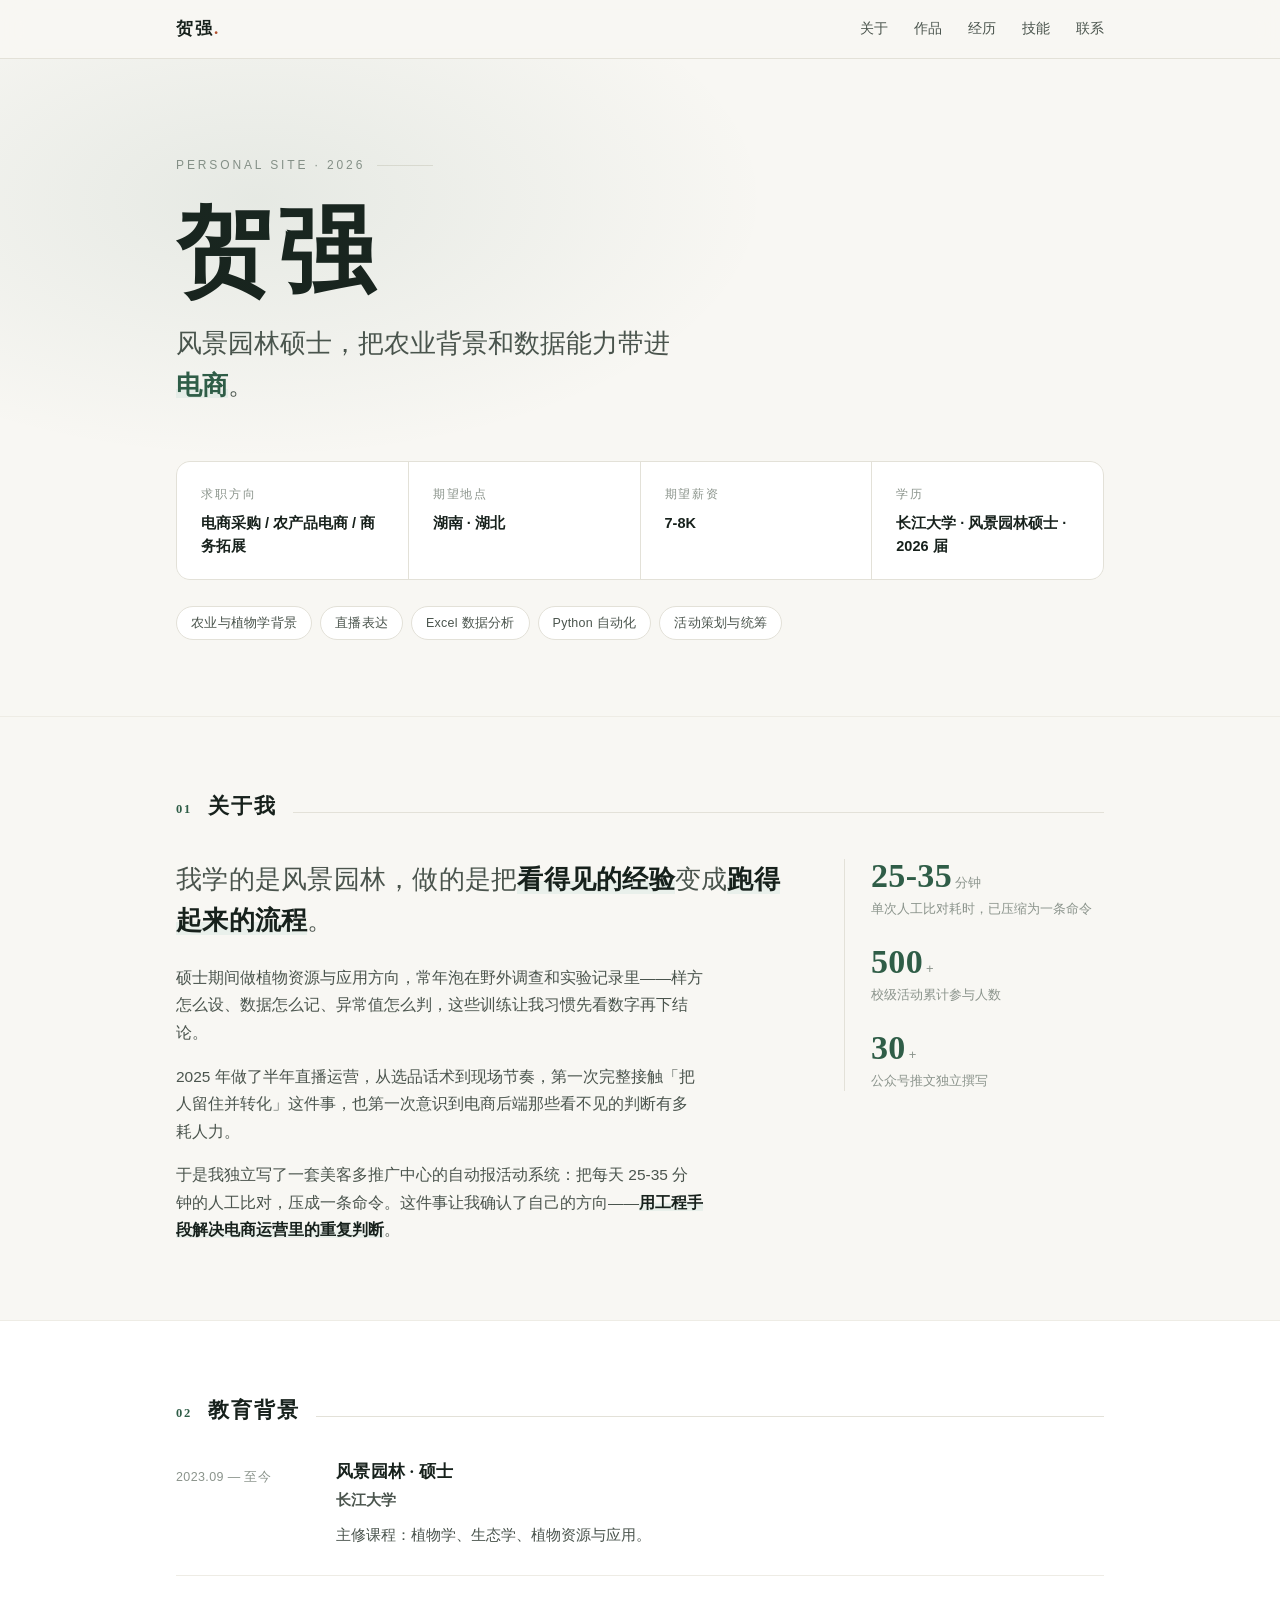
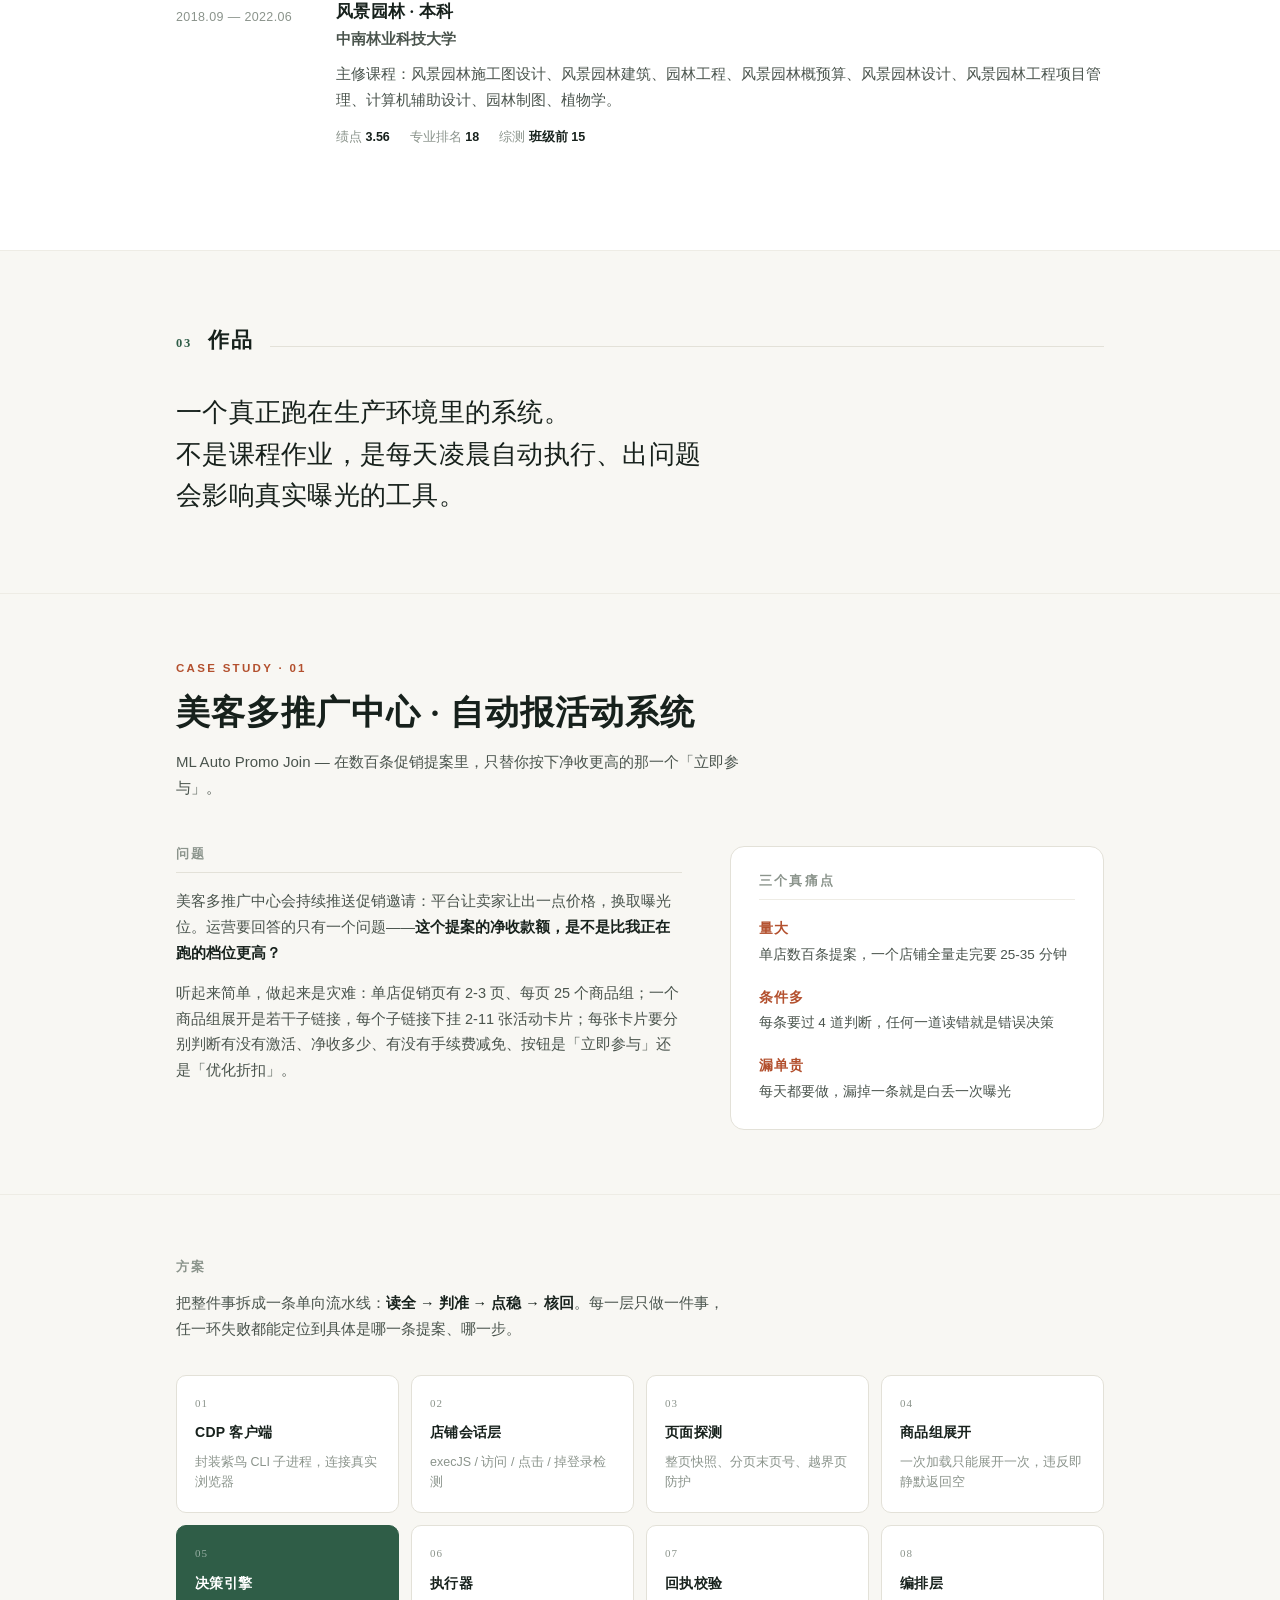
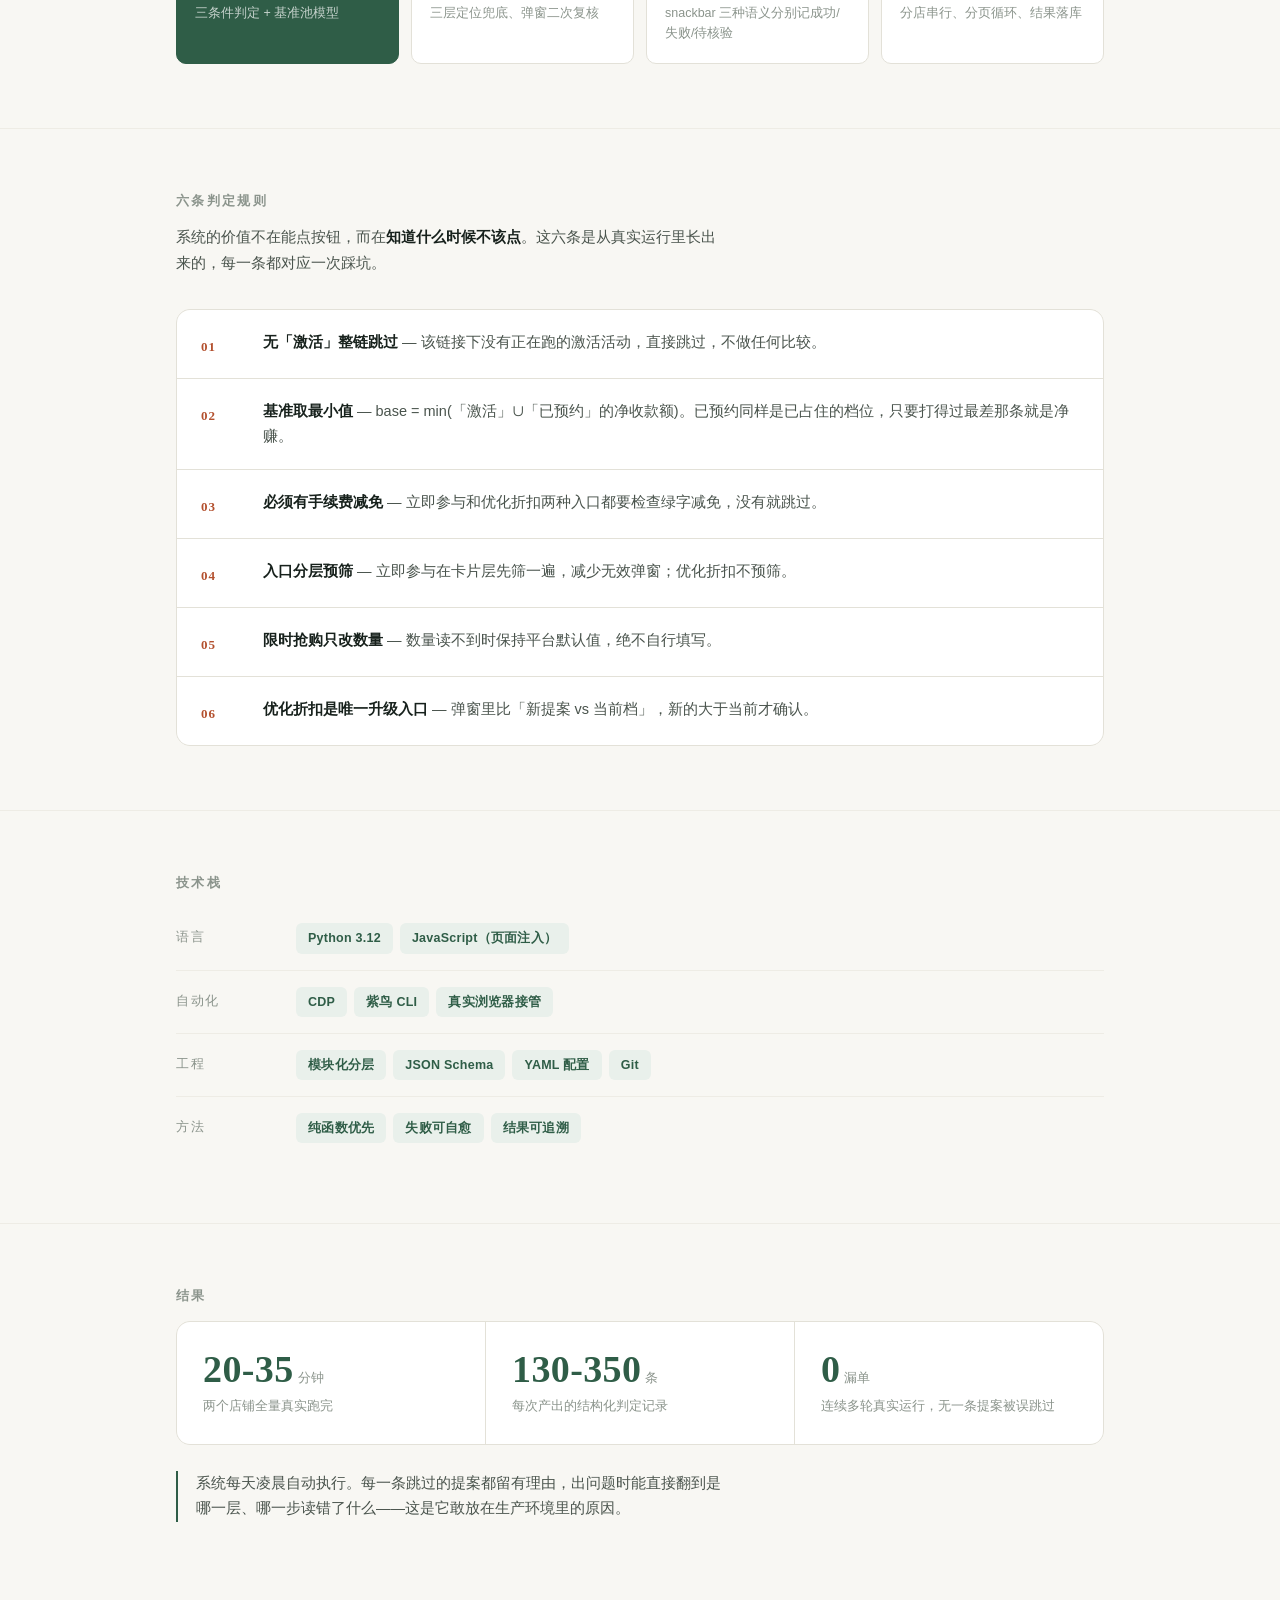
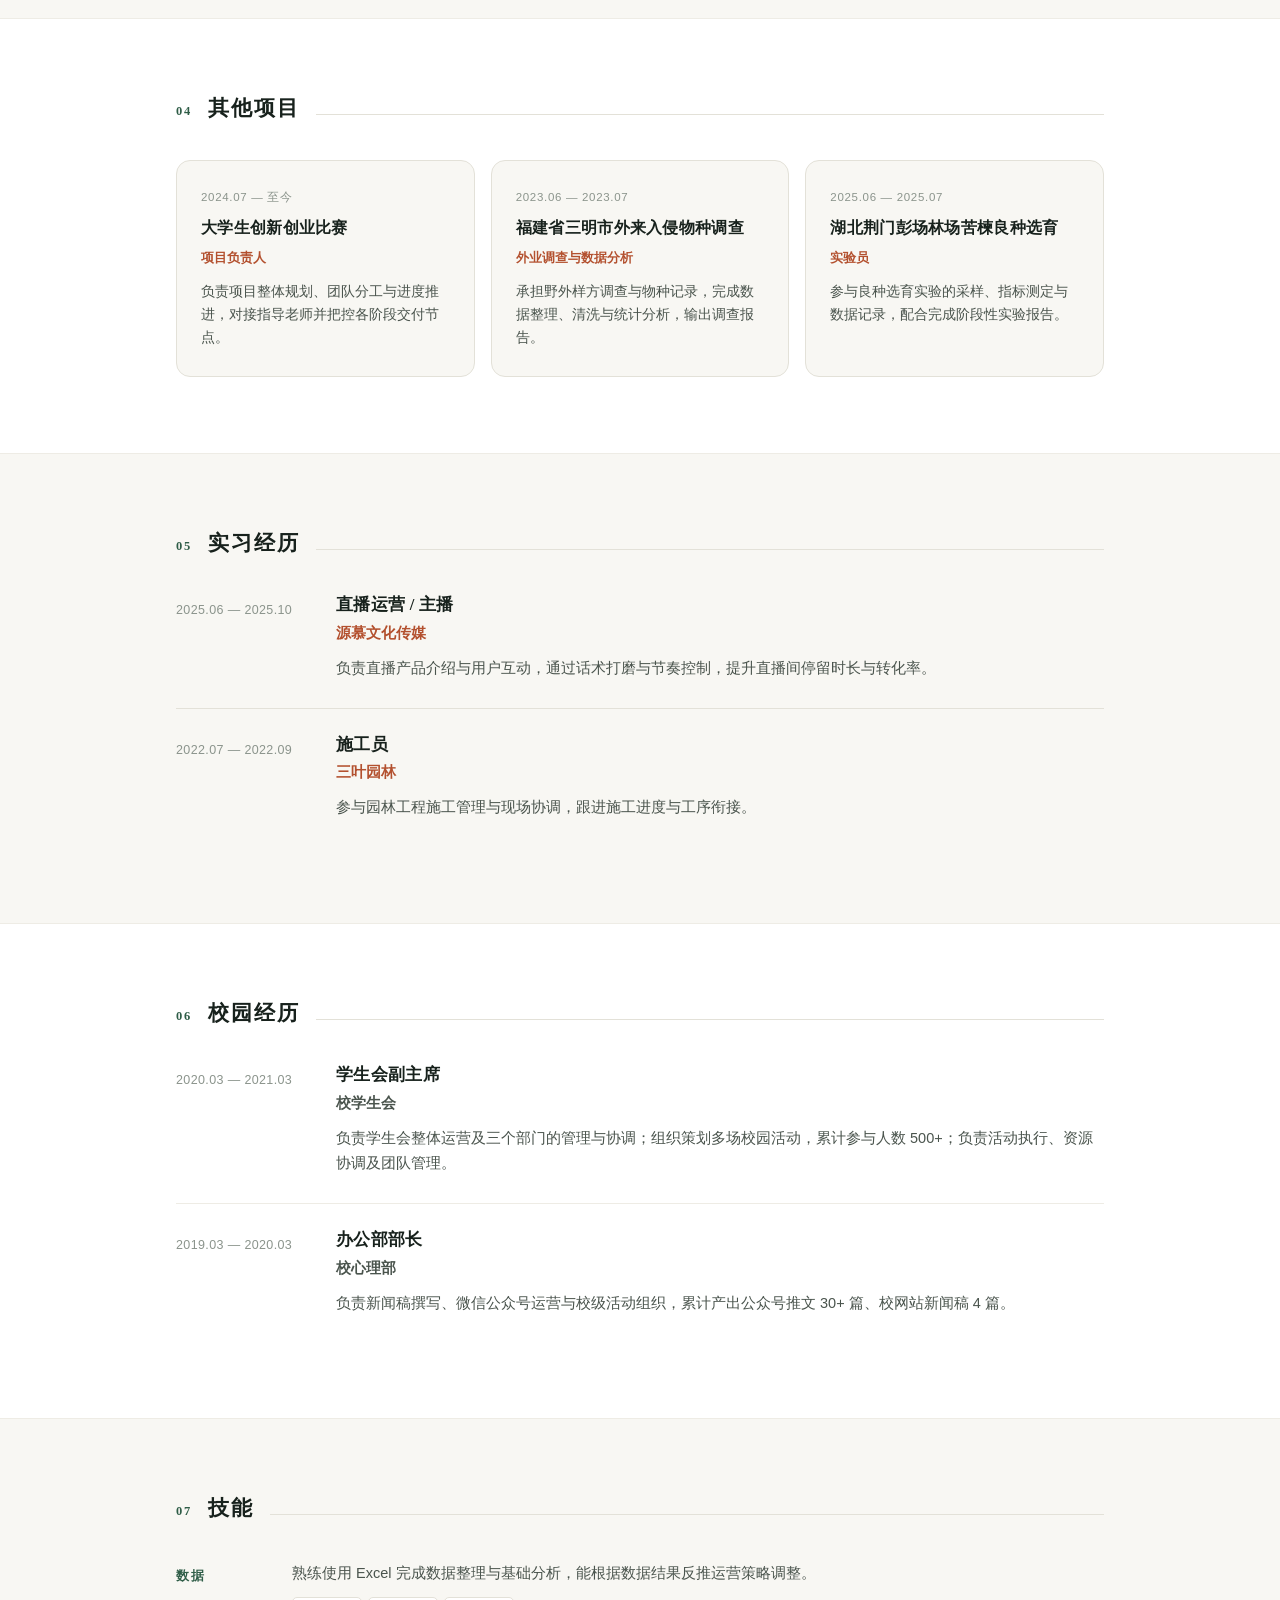
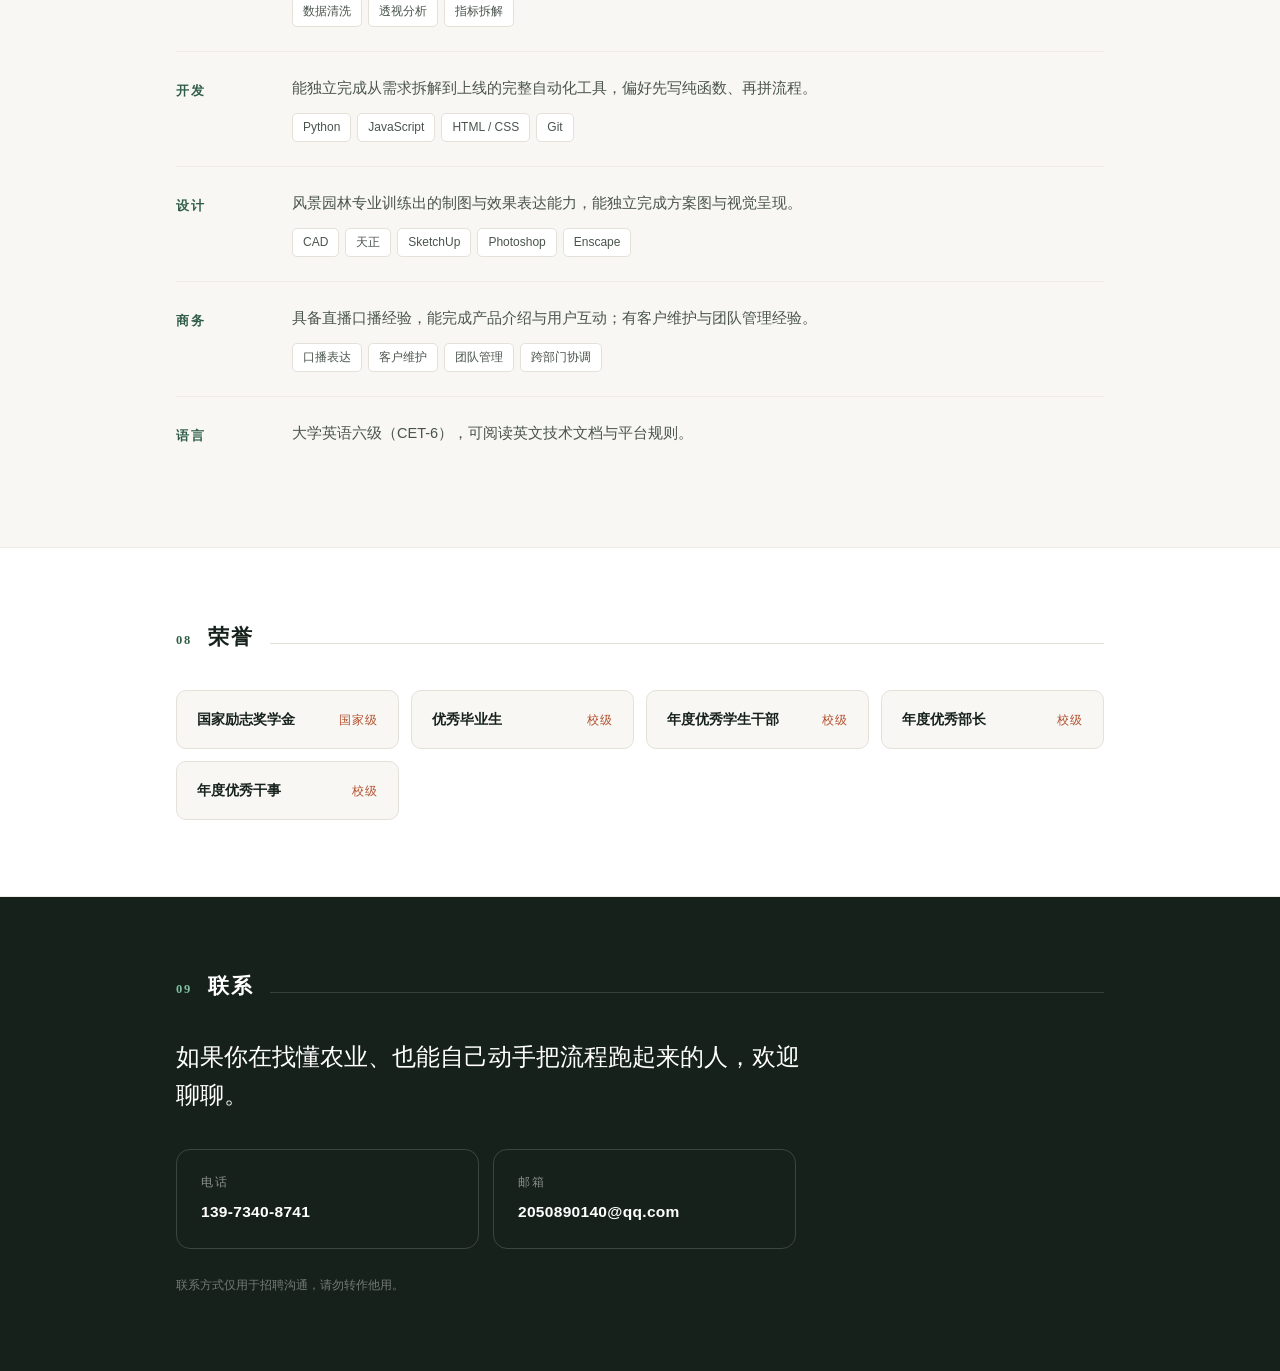
==== commit b72334bc: "step 22: 联系方式：深色联系区与两张联系卡" ====
--- a/index.html
+++ b/index.html
@@ -371,7 +371,27 @@
   </div>
 </section>
 
-
+<section id="contact" class="sec sec-contact">
+  <div class="wrap">
+    <div class="sec-head">
+      <span class="sec-idx">09</span>
+      <h2>联系</h2>
+      <i class="rule"></i>
+    </div>
+    <p class="contact-lead">如果你在找懂农业、也能自己动手把流程跑起来的人，欢迎聊聊。</p>
+    <div class="contact-grid">
+      <a class="contact-card" href="tel:13973408741">
+        <span class="cc-label">电话</span>
+        <span class="cc-val">139-7340-8741</span>
+      </a>
+      <a class="contact-card" href="mailto:2050890140@qq.com">
+        <span class="cc-label">邮箱</span>
+        <span class="cc-val">2050890140@qq.com</span>
+      </a>
+    </div>
+    <p class="privacy">联系方式仅用于招聘沟通，请勿转作他用。</p>
+  </div>
+</section>
 
 </main>
 
--- a/assets/style.css
+++ b/assets/style.css
@@ -749,16 +749,64 @@
   flex-shrink:0;
 }
 
-
-
-
-
-
-
-
-
-
-
-
-
-
+/* ============================================================
+   联系
+   ============================================================ */
+.sec-contact{background:var(--ink);color:#fff}
+.sec-contact .sec-head h2{color:#fff}
+.sec-contact .sec-idx{color:#7fbfa1}
+.sec-contact .rule{background:rgba(255,255,255,.14)}
+.contact-lead{
+  font-family:var(--serif);
+  font-size:clamp(18px,2.6vw,24px);
+  line-height:1.6;
+  margin-bottom:34px;
+  max-width:26em;
+}
+.contact-grid{
+  display:grid;
+  grid-template-columns:repeat(2,minmax(0,1fr));
+  gap:14px;
+  max-width:620px;
+}
+.contact-card{
+  display:flex;
+  flex-direction:column;
+  gap:6px;
+  padding:22px 24px;
+  border:1px solid rgba(255,255,255,.16);
+  border-radius:var(--radius);
+  transition:border-color .26s var(--ease),background .26s var(--ease),transform .26s var(--ease);
+}
+.contact-card:hover{
+  border-color:#7fbfa1;
+  background:rgba(255,255,255,.04);
+  transform:translateY(-2px);
+}
+.cc-label{
+  font-size:11.5px;
+  letter-spacing:.18em;
+  color:rgba(255,255,255,.5);
+}
+.cc-val{
+  font-size:15.5px;
+  font-weight:600;
+  letter-spacing:.02em;
+}
+.privacy{
+  margin-top:26px;
+  font-size:11.5px;
+  color:rgba(255,255,255,.4);
+}
+
+
+
+
+
+
+
+
+
+
+
+
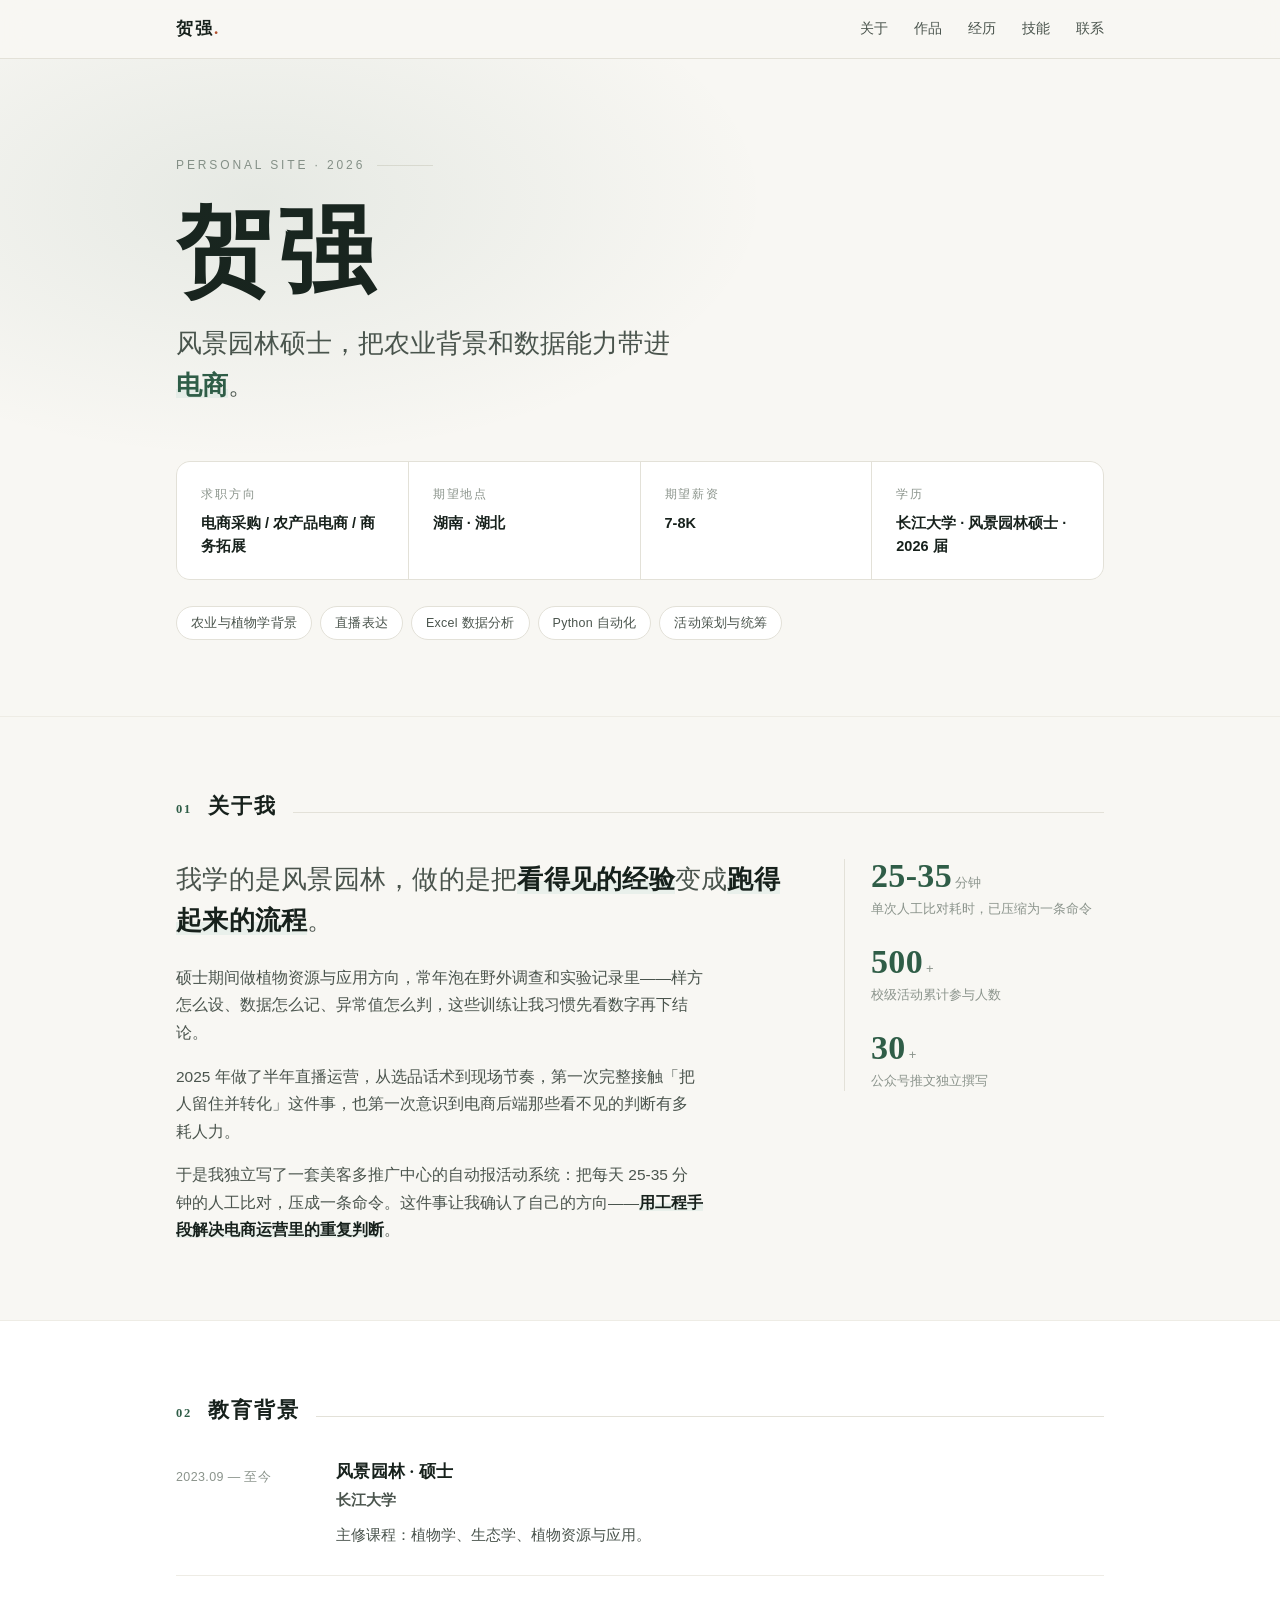
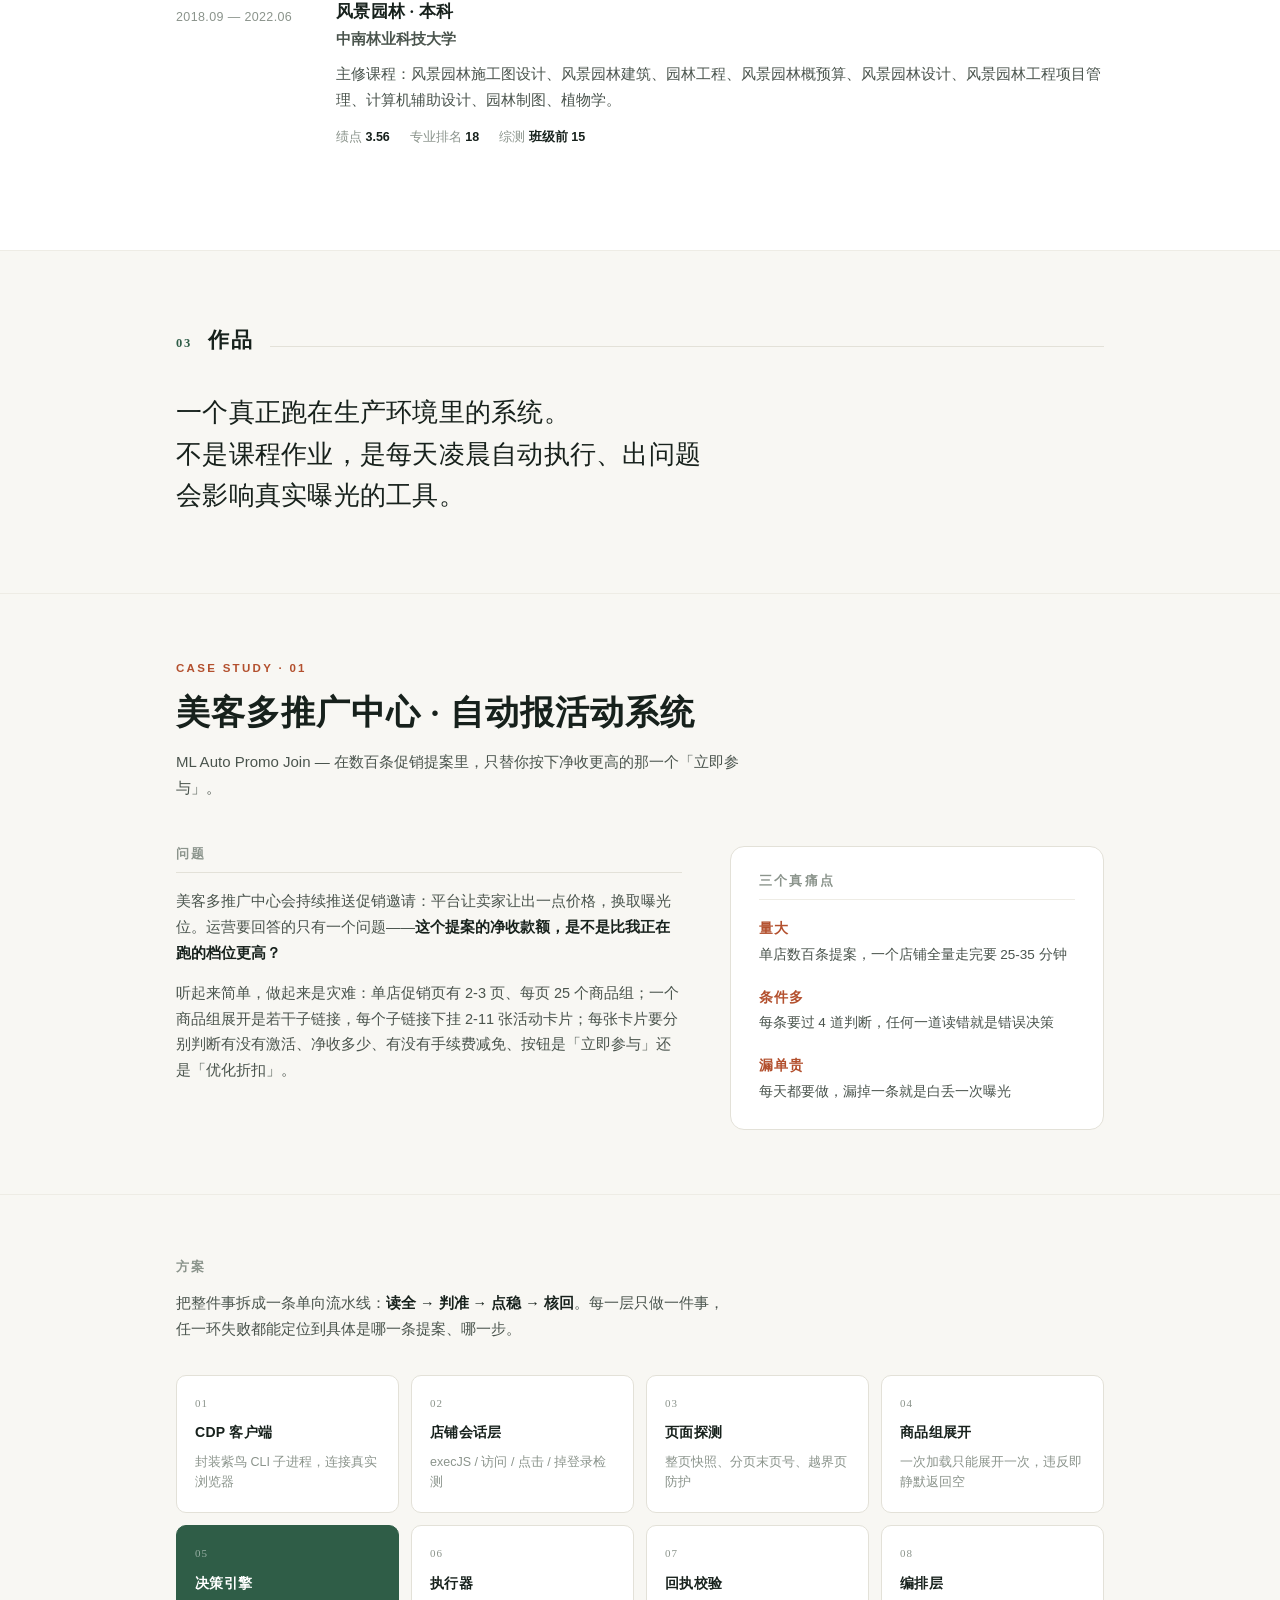
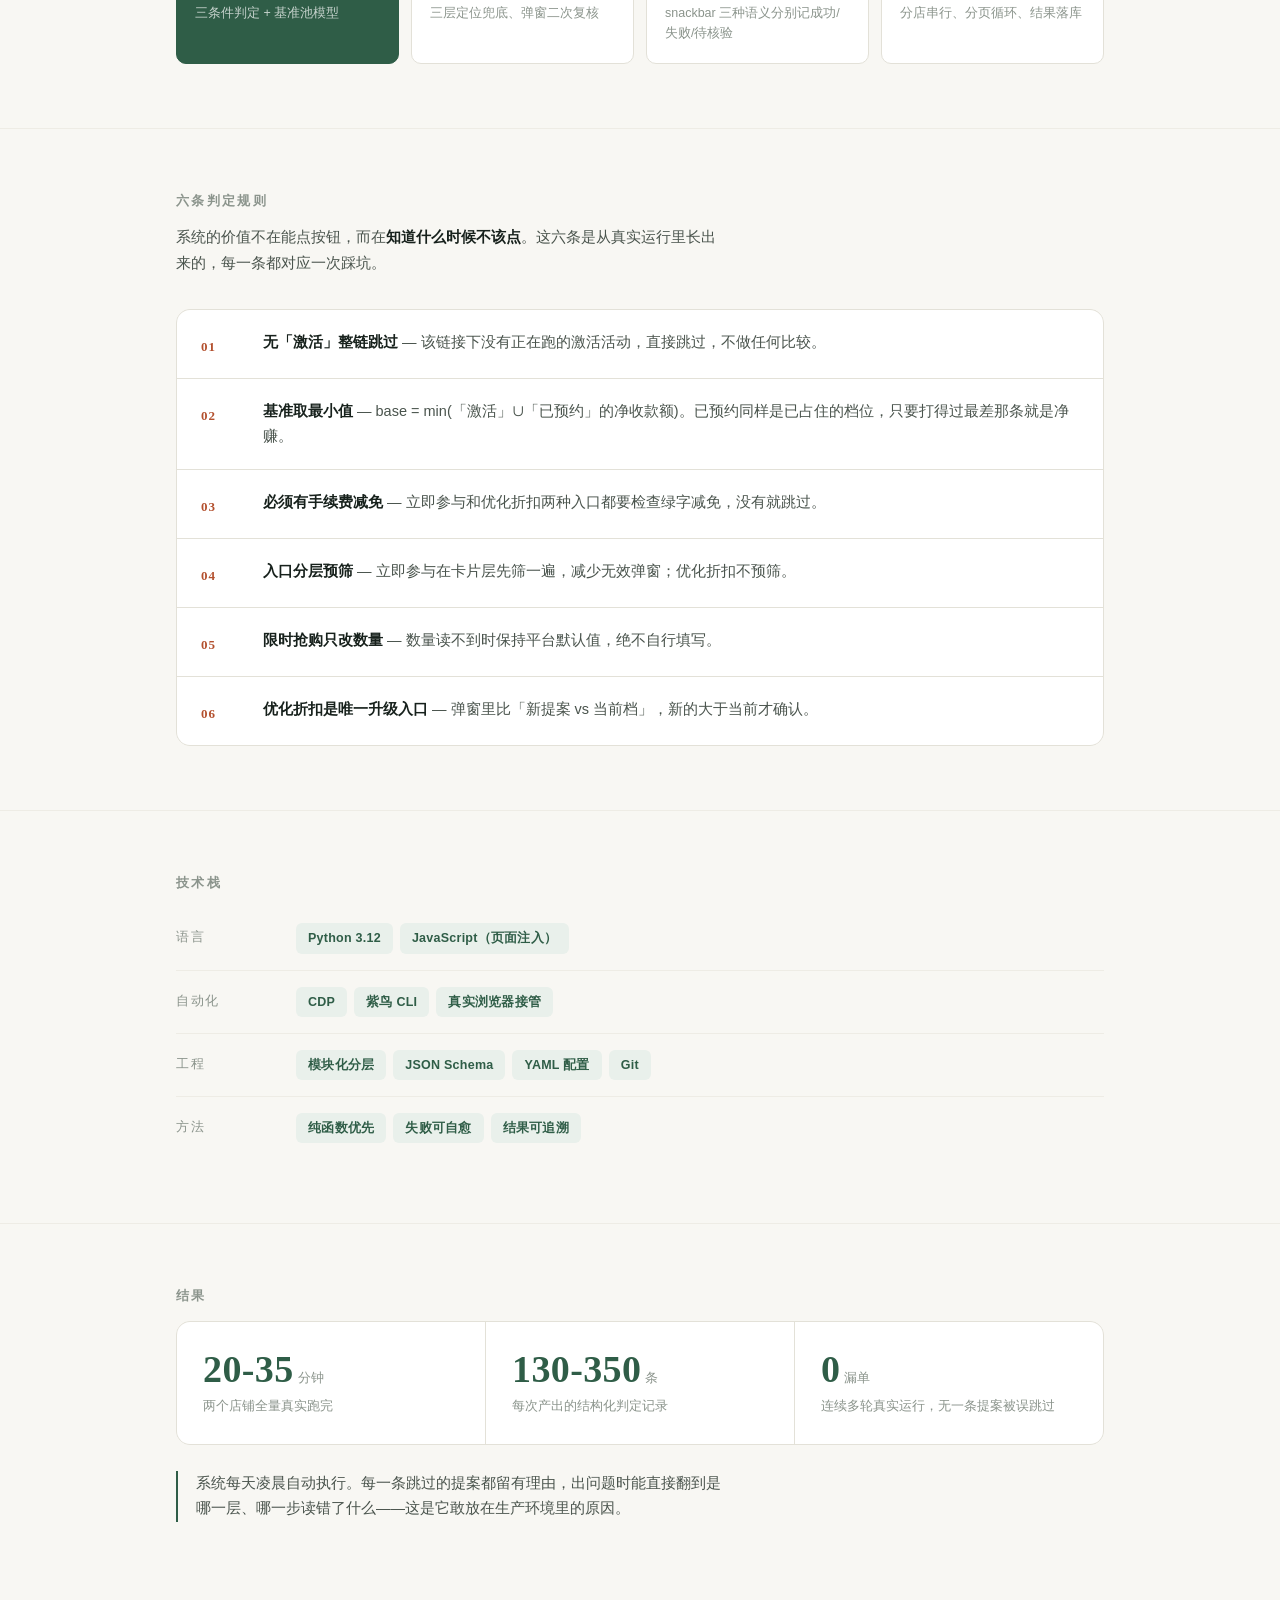
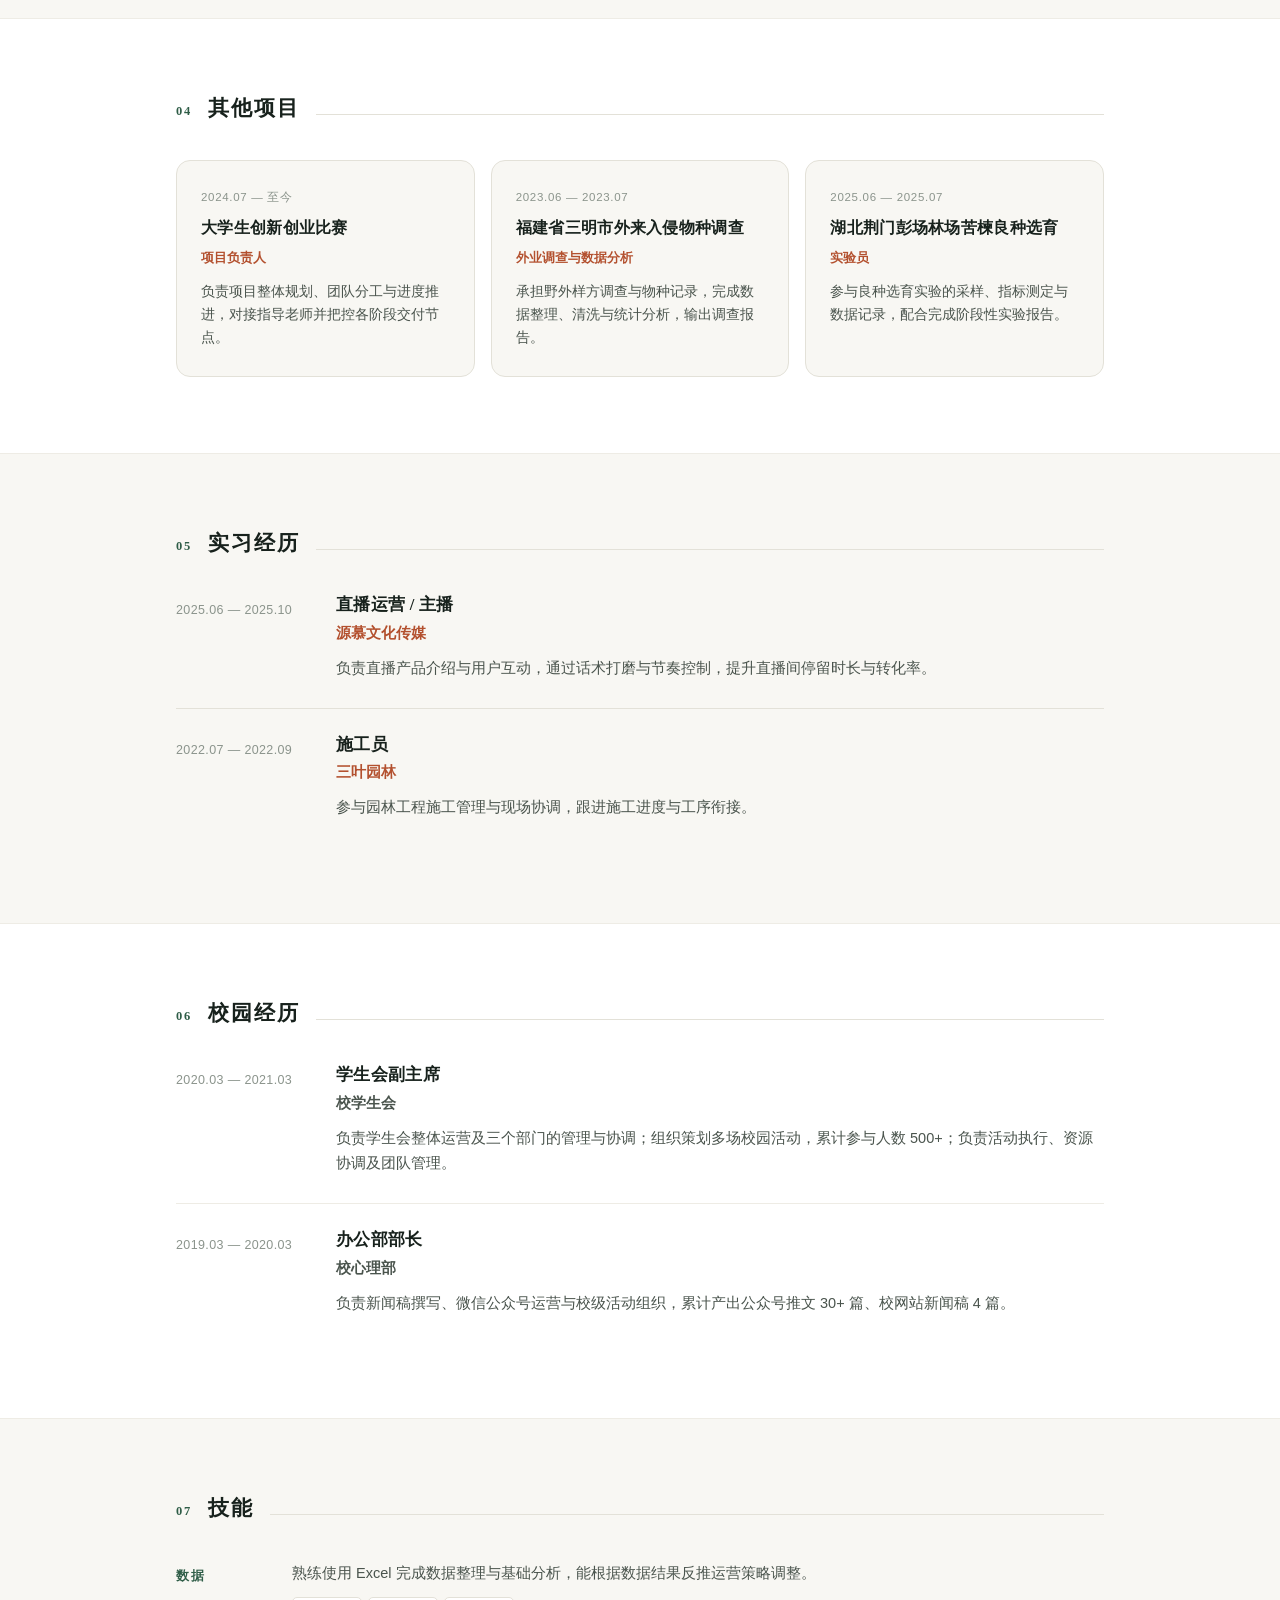
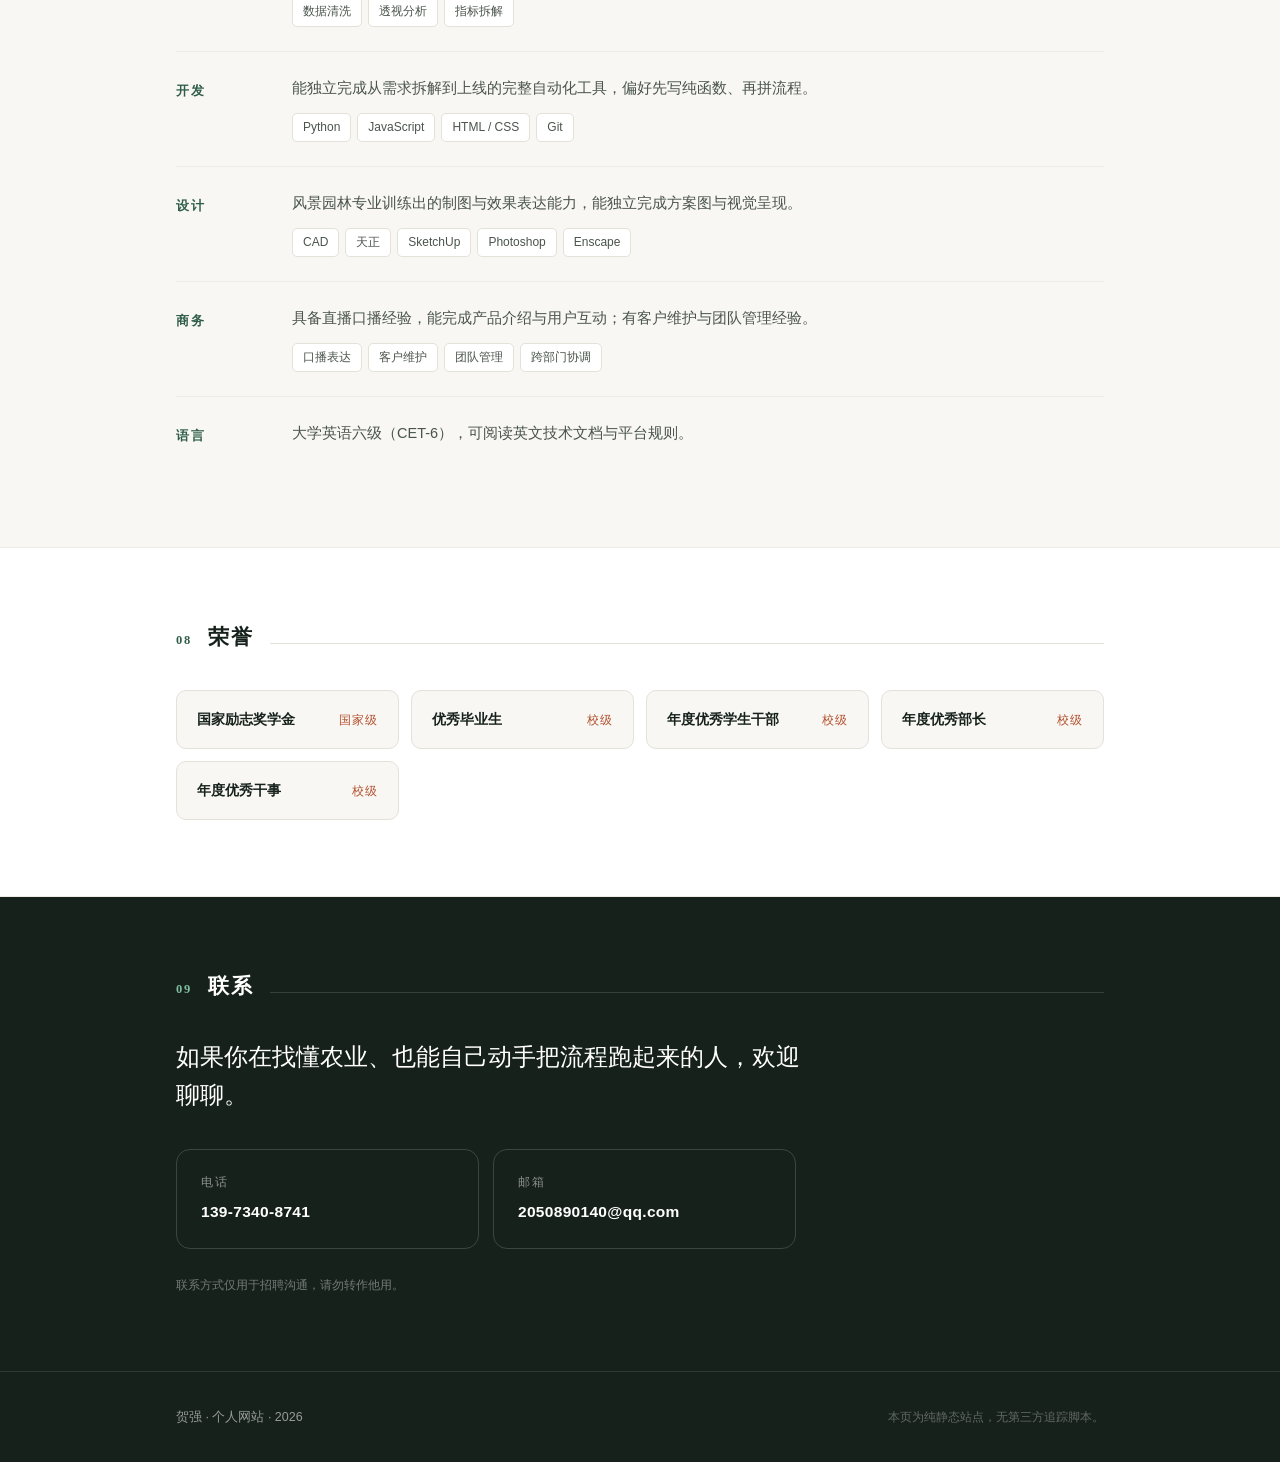
==== commit 2025aeff: "step 23: 页脚" ====
--- a/index.html
+++ b/index.html
@@ -394,7 +394,12 @@
 </section>
 
 </main>
-
+<footer class="foot">
+  <div class="wrap">
+    <p>贺强 · 个人网站 · 2026</p>
+    <p class="foot-sub">本页为纯静态站点，无第三方追踪脚本。</p>
+  </div>
+</footer>
 
 <script src="assets/main.js"></script>
 </body>
--- a/assets/style.css
+++ b/assets/style.css
@@ -799,14 +799,31 @@
   color:rgba(255,255,255,.4);
 }
 
-
-
-
-
-
-
-
-
-
-
-
+/* ============================================================
+   页脚
+   ============================================================ */
+.foot{
+  background:var(--ink);
+  border-top:1px solid rgba(255,255,255,.1);
+  padding-block:34px;
+  color:rgba(255,255,255,.55);
+  font-size:12.5px;
+}
+.foot .wrap{
+  display:flex;
+  flex-wrap:wrap;
+  gap:8px 24px;
+  justify-content:space-between;
+  align-items:center;
+}
+.foot-sub{color:rgba(255,255,255,.32);font-size:11.5px}
+
+
+
+
+
+
+
+
+
+
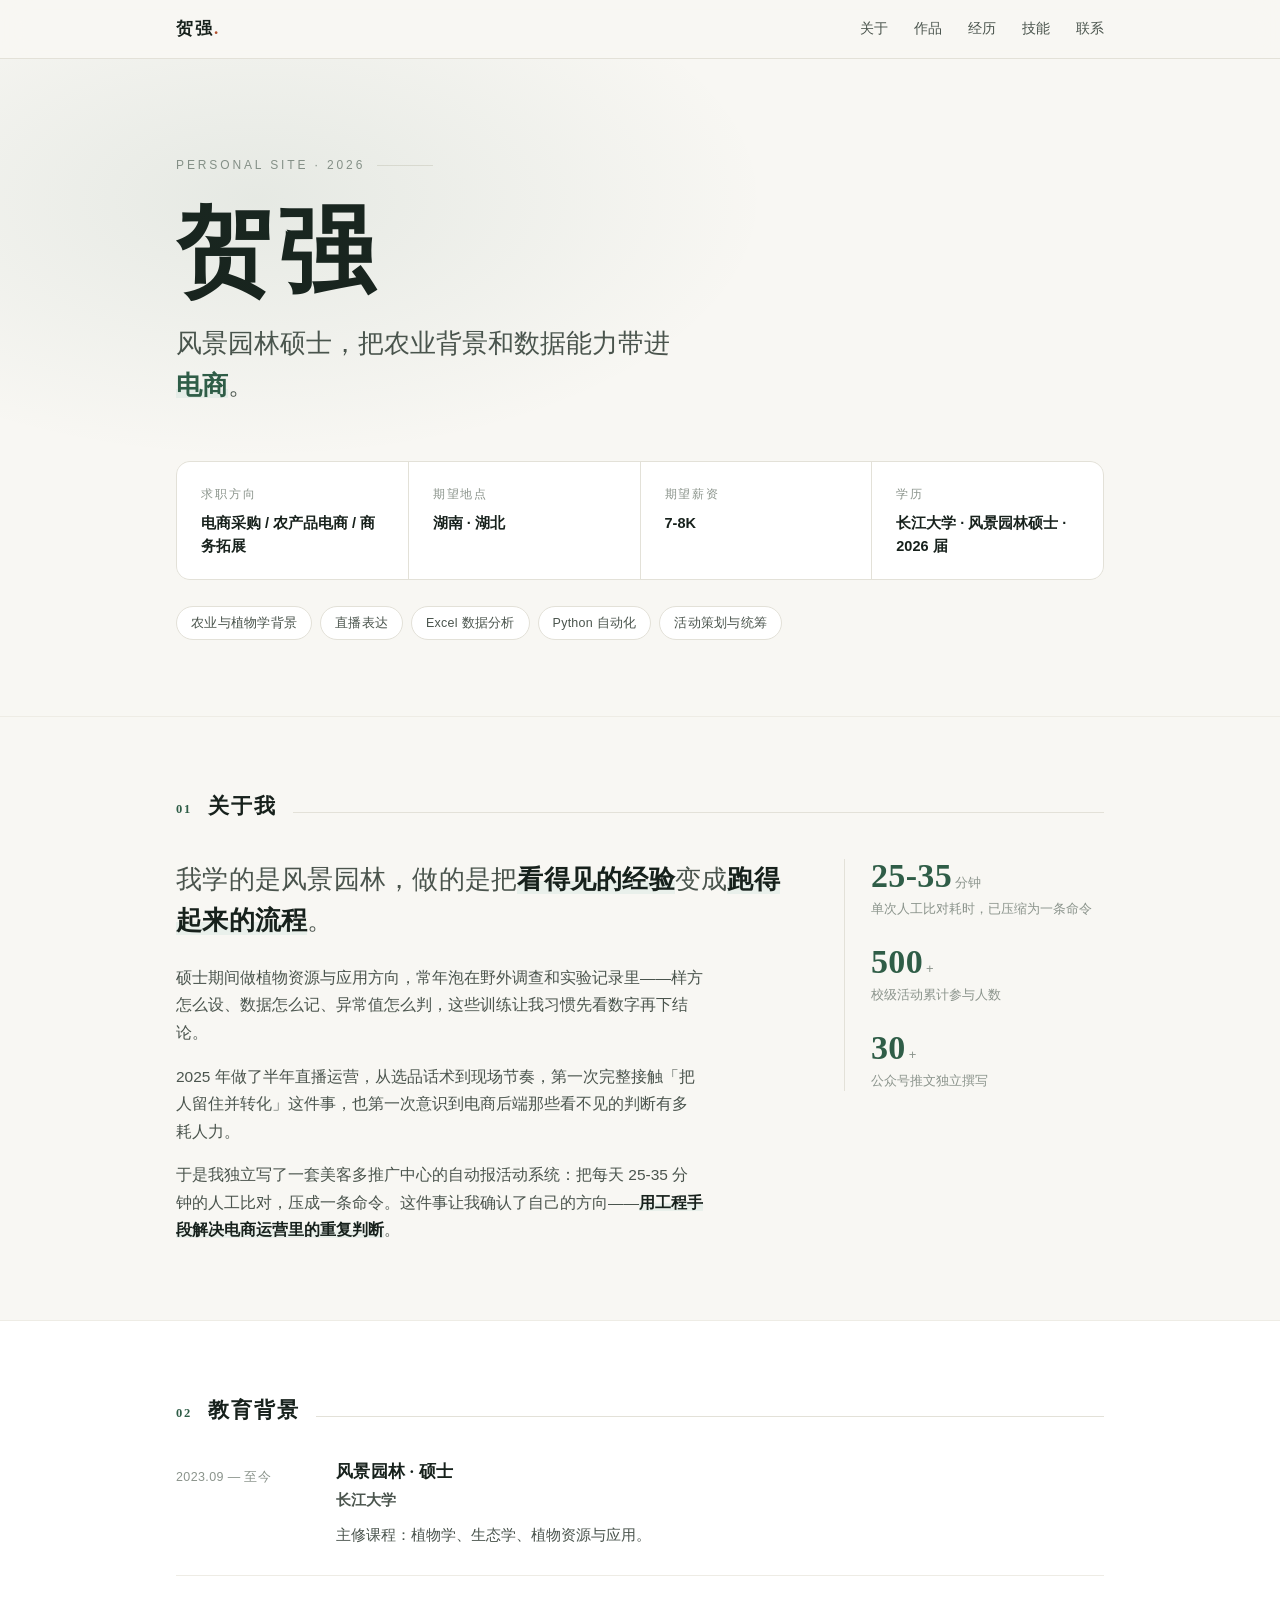
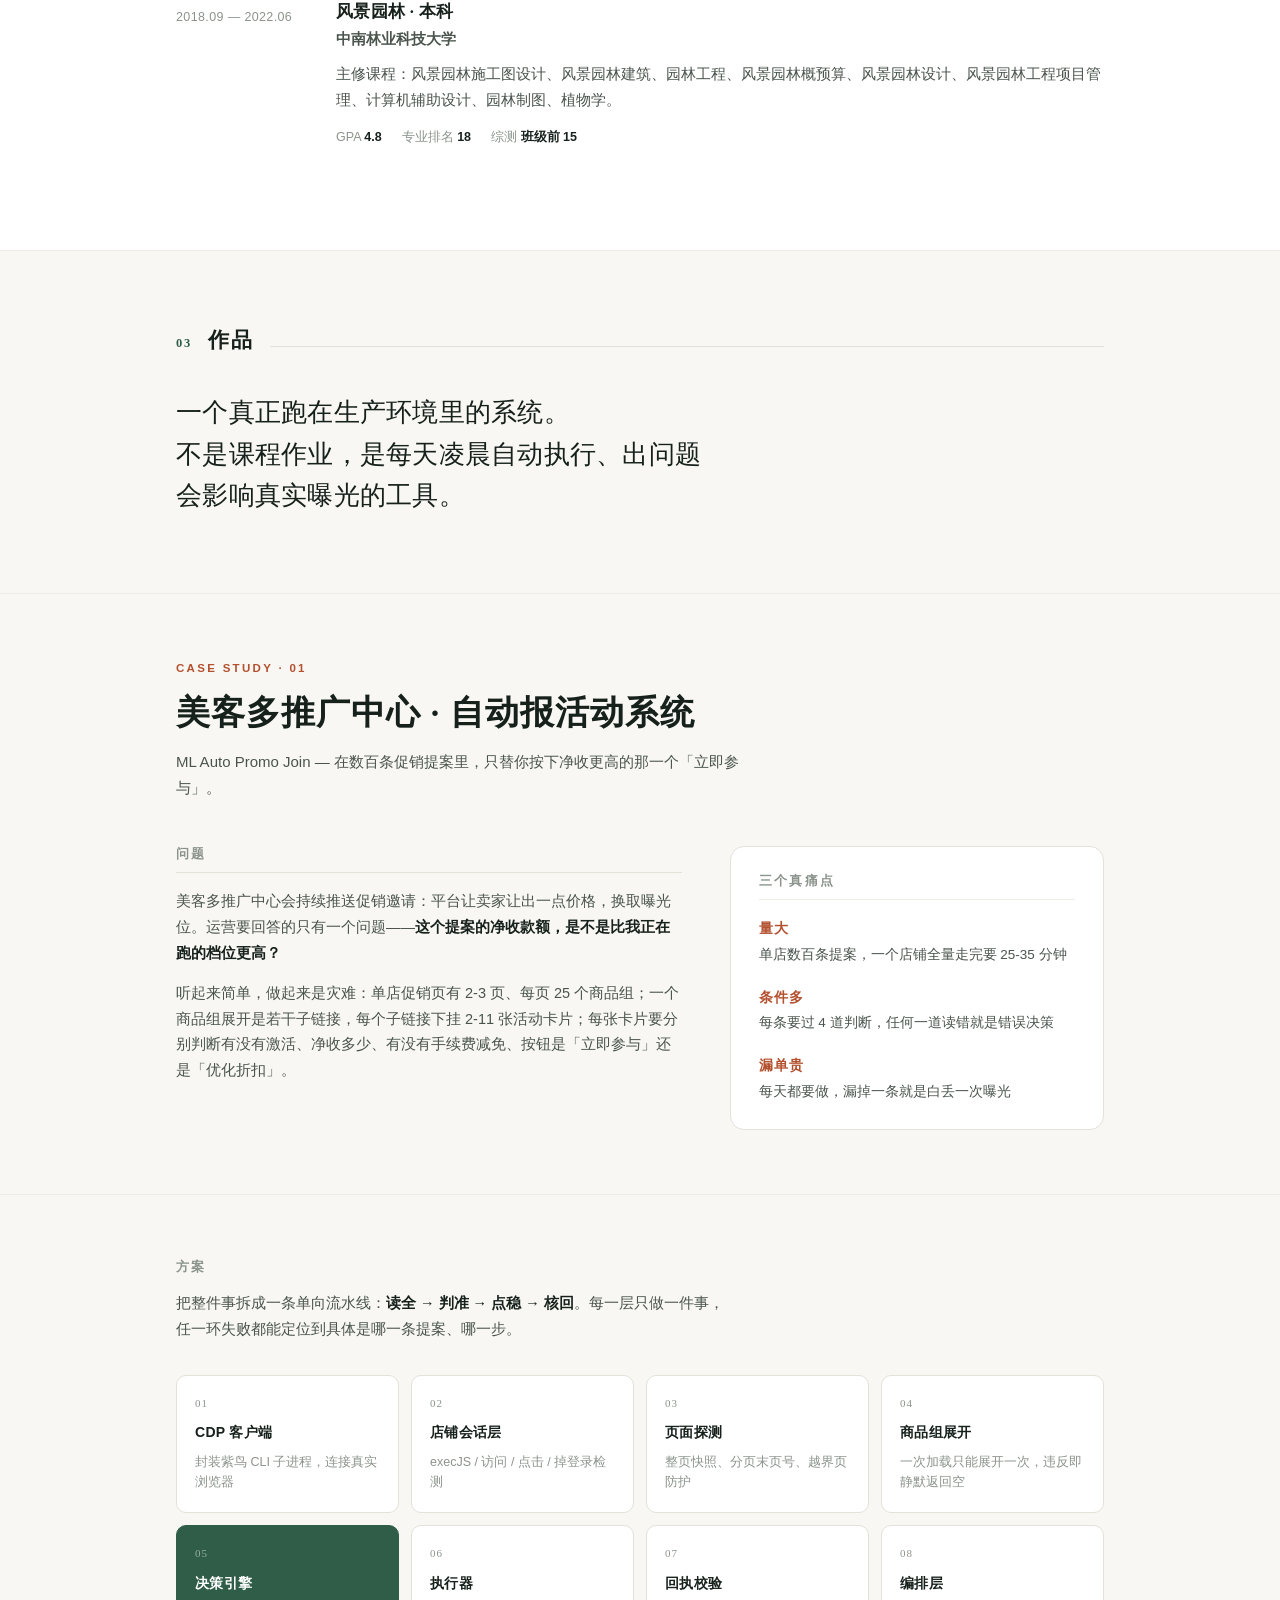
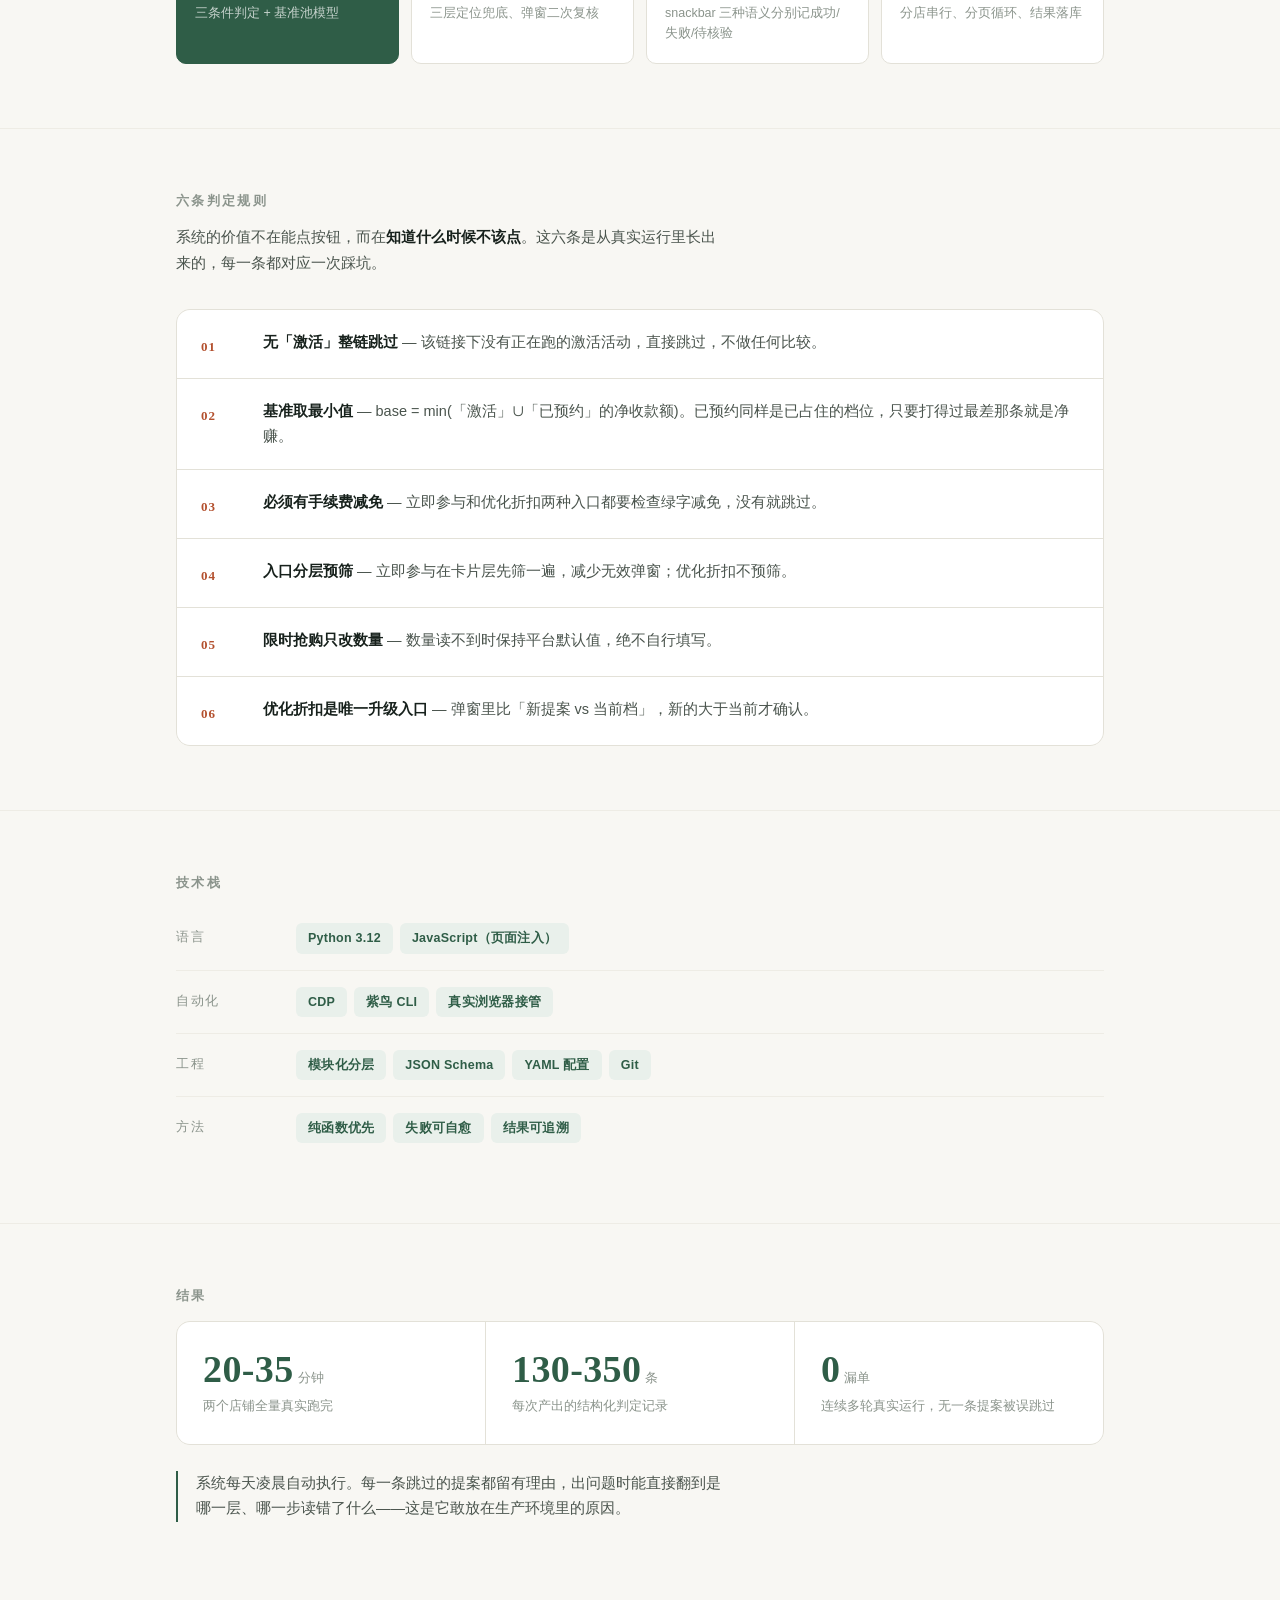
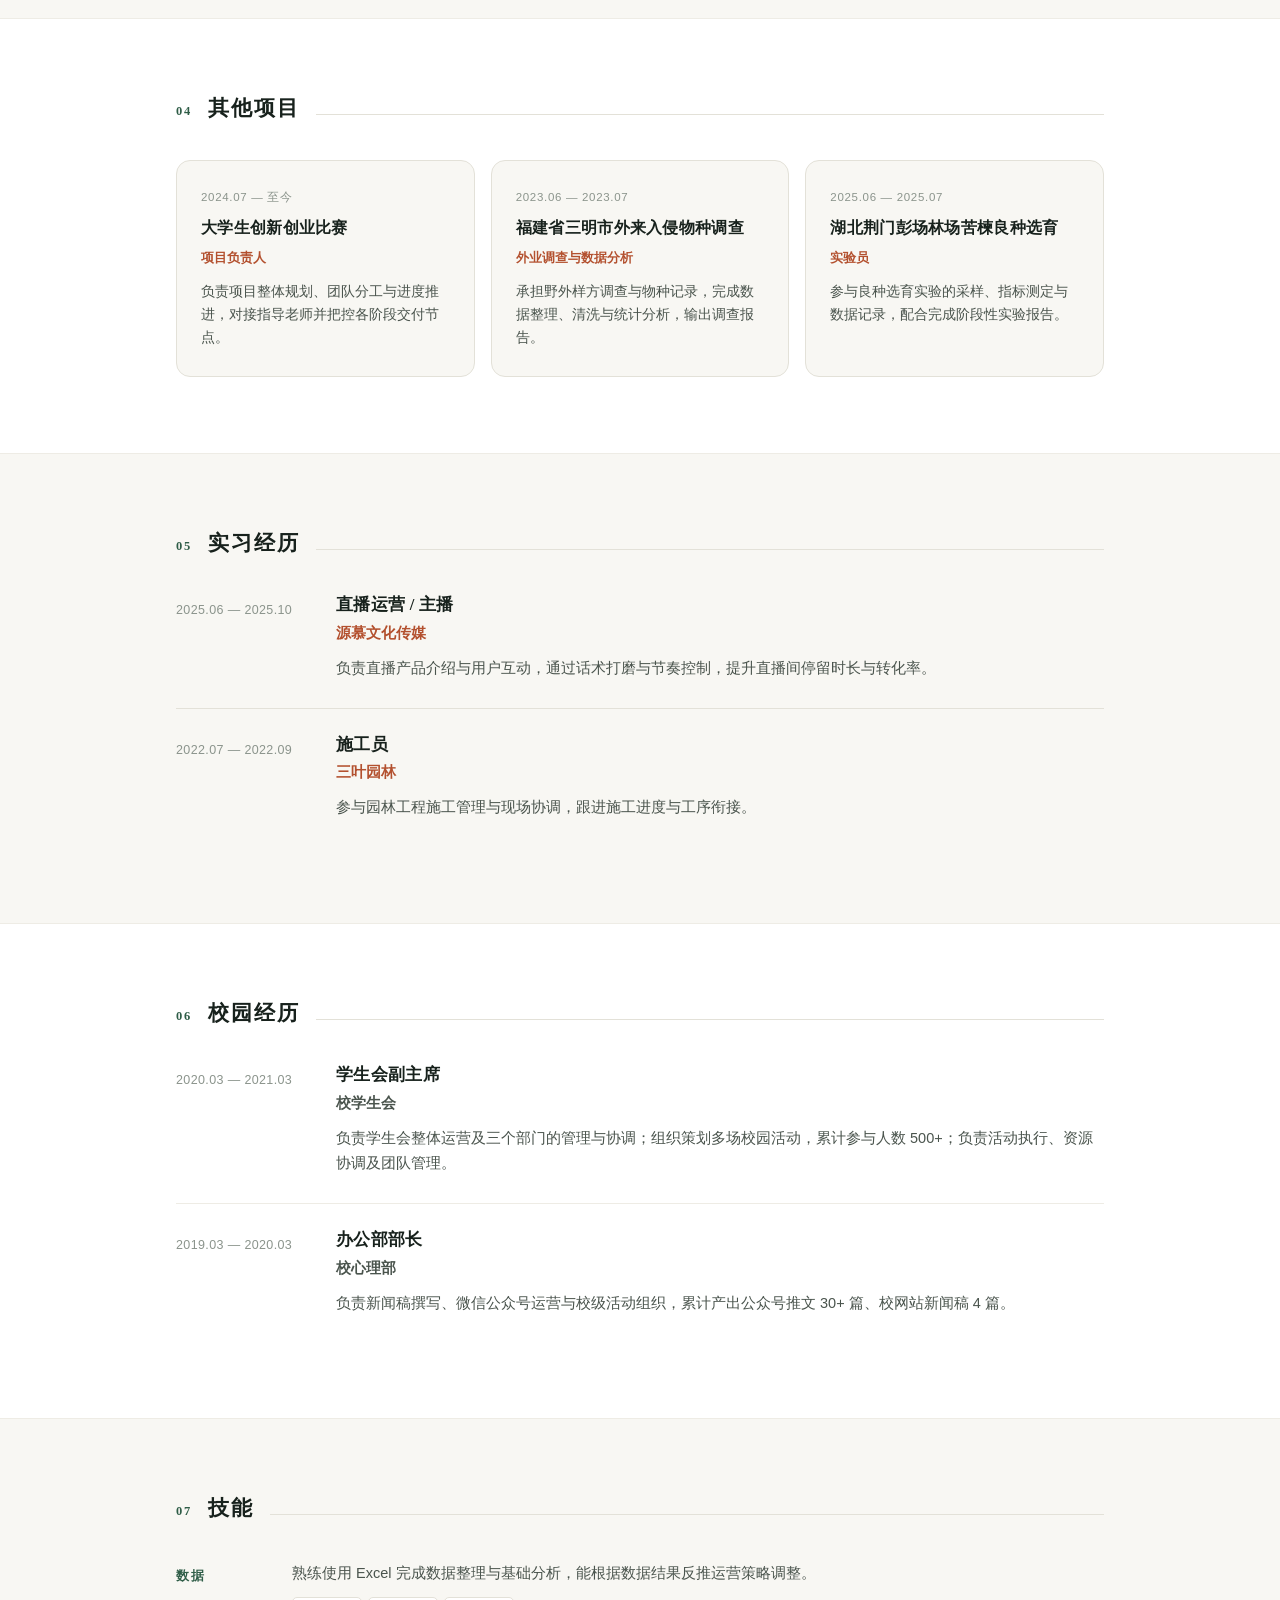
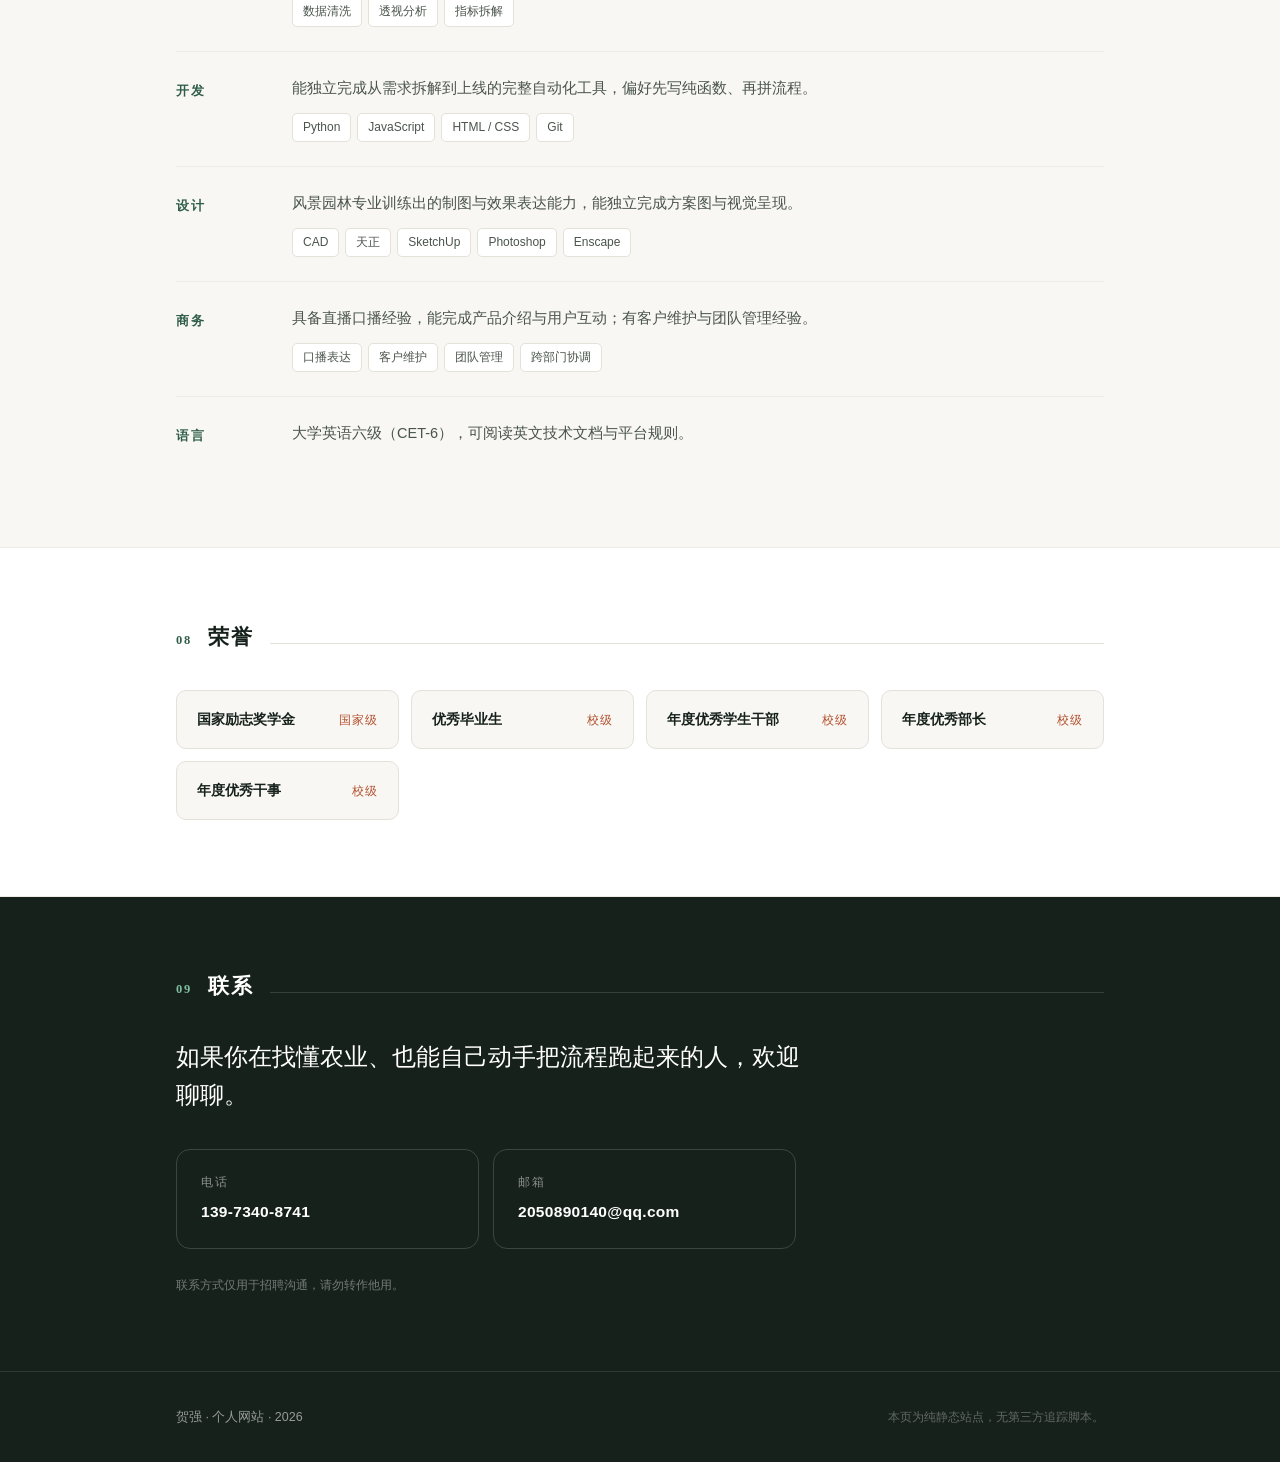
==== commit 57171ee4: "content: 定稿三处简历数据（英语 CET-6 / 学生会副主席 / GPA 4.8） 以 2026 版简历为准：CET-6、学生会副主席 + 办公部部长；本科成绩由旧版绩点 3.56 更正为 " ====
--- a/index.html
+++ b/index.html
@@ -5,11 +5,19 @@
 <meta name="viewport" content="width=device-width, initial-scale=1.0">
 <title>贺强 · 风景园林硕士 / 电商运营与自动化</title>
 <meta name="description" content="贺强，长江大学风景园林硕士，求职方向电商采购、农产品电商、商务拓展。独立开发美客多推广中心自动报活动系统。">
-
+<meta name="robots" content="noindex, nofollow">
+<meta name="author" content="贺强">
+<meta name="theme-color" content="#2f5d47">
+<meta property="og:type" content="website">
+<meta property="og:title" content="贺强 · 风景园林硕士 / 电商运营与自动化">
+<meta property="og:description" content="长江大学风景园林硕士，求职方向电商采购、农产品电商、商务拓展。独立开发美客多推广中心自动报活动系统。">
+<meta property="og:locale" content="zh_CN">
+<meta name="twitter:card" content="summary">
+<link rel="icon" href="data:image/svg+xml,%3Csvg xmlns='http://www.w3.org/2000/svg' viewBox='0 0 32 32'%3E%3Crect width='32' height='32' rx='7' fill='%232f5d47'/%3E%3Ctext x='16' y='22' font-size='16' font-family='Songti SC,serif' font-weight='700' fill='%23fff' text-anchor='middle'%3E贺%3C/text%3E%3C/svg%3E">
 <link rel="stylesheet" href="assets/style.css">
 </head>
 <body>
-
+<a class="skip-link" href="#top">跳到主要内容</a>
 <header class="topbar">
   <div class="topbar-in">
     <a class="brand" href="#top">贺强<span class="brand-dot">.</span></a>
@@ -106,7 +114,7 @@
           <p class="tl-org">中南林业科技大学</p>
           <p>主修课程：风景园林施工图设计、风景园林建筑、园林工程、风景园林概预算、风景园林设计、风景园林工程项目管理、计算机辅助设计、园林制图、植物学。</p>
           <ul class="metrics">
-            <li>绩点 <b>3.56</b></li>
+            <li>GPA <b>4.8</b></li>
             <li>专业排名 <b>18</b></li>
             <li>综测 <b>班级前 15</b></li>
           </ul>
--- a/assets/style.css
+++ b/assets/style.css
@@ -818,12 +818,153 @@
 }
 .foot-sub{color:rgba(255,255,255,.32);font-size:11.5px}
 
-
-
-
-
-
-
-
-
-
+/* ============================================================
+   响应式 · 平板（≤900px）
+   ============================================================ */
+@media (max-width:900px){
+  :root{--gutter:26px}
+  .about{
+    grid-template-columns:1fr;
+    gap:34px;
+  }
+  .about-side{
+    flex-direction:row;
+    flex-wrap:wrap;
+    gap:32px;
+    padding-left:0;
+    padding-top:26px;
+    border-left:none;
+    border-top:1px solid var(--line);
+  }
+  .side-item{flex:1 1 140px}
+  .case-grid{grid-template-columns:1fr;gap:32px}
+  .flow{grid-template-columns:repeat(2,1fr)}
+  .cards{grid-template-columns:1fr}
+  .facts{grid-template-columns:repeat(2,1fr)}
+  .result-grid{grid-template-columns:1fr}
+  .res{padding:22px 24px}
+}
+
+/* ============================================================
+   响应式 · 手机（≤640px）
+   ============================================================ */
+@media (max-width:640px){
+  body{font-size:15px;line-height:1.72}
+  :root{--gutter:20px;--radius:12px}
+
+  .hero{padding-block:64px 36px}
+  .hero-name{font-size:clamp(44px,14vw,64px)}
+  .hero-meta{padding-bottom:52px}
+  .facts{grid-template-columns:1fr}
+  .facts > div{padding:16px 20px}
+
+  .sec{padding-block:52px}
+  .project{padding-block:44px}
+  .sec-head{margin-bottom:28px;gap:12px}
+
+  .nav{gap:16px;font-size:12.5px}
+  .topbar-in{padding-block:12px}
+
+  .tl-item{
+    grid-template-columns:1fr;
+    gap:6px;
+  }
+  .tl-when{padding-top:0}
+
+  .flow{grid-template-columns:1fr}
+  .rules li{grid-template-columns:32px 1fr;gap:12px;padding:17px 18px}
+  .stack-row{grid-template-columns:1fr;gap:8px}
+  .sm-row{grid-template-columns:1fr;gap:8px;padding:20px 0}
+
+  .contact-grid{grid-template-columns:1fr}
+  .honor-list{grid-template-columns:1fr}
+
+  .about-side{gap:22px}
+  .side-num{font-size:28px}
+}
+
+/* ============================================================
+   动效：滚动进场（配合 assets/main.js）
+   默认可见，JS 生效时才降级为「先隐藏后显现」，
+   避免禁用 JS 时整页空白。
+   ============================================================ */
+.reveal-ready .reveal{
+  opacity:0;
+  transform:translateY(16px);
+  transition:opacity .7s var(--ease),transform .7s var(--ease);
+}
+.reveal-ready .reveal.is-in{
+  opacity:1;
+  transform:none;
+}
+@media (prefers-reduced-motion:reduce){
+  html{scroll-behavior:auto}
+  .reveal-ready .reveal{
+    opacity:1 !important;
+    transform:none !important;
+    transition:none !important;
+  }
+  *{animation-duration:.001ms !important;transition-duration:.001ms !important}
+}
+
+/* ============================================================
+   无障碍：跳转链接与屏幕阅读器专用文本
+   ============================================================ */
+.skip-link{
+  position:absolute;
+  left:16px;
+  top:-64px;
+  z-index:100;
+  padding:10px 18px;
+  background:var(--accent);
+  color:#fff;
+  border-radius:8px;
+  font-size:13.5px;
+  font-weight:600;
+  letter-spacing:.02em;
+  transition:top .2s var(--ease);
+}
+.skip-link:focus{
+  top:12px;
+  outline-color:#fff;
+}
+.sr-only{
+  position:absolute;
+  width:1px;height:1px;
+  padding:0;margin:-1px;
+  overflow:hidden;
+  clip:rect(0,0,0,0);
+  white-space:nowrap;
+  border:0;
+}
+
+/* ============================================================
+   打印：A4 友好
+   ============================================================ */
+@media print{
+  :root{
+    --paper:#fff;
+    --panel:#fff;
+    --line:#cfcabf;
+    --line-soft:#e2ddd3;
+    --ink:#111;
+    --ink-2:#333;
+    --ink-3:#666;
+  }
+  body{font-size:10.5pt;line-height:1.6}
+  .topbar,.progress{display:none}
+  .hero{padding-block:0 16pt}
+  .hero-meta{padding-bottom:18pt}
+  .sec{padding-block:16pt;border-top:1px solid var(--line);page-break-inside:avoid}
+  .project{padding-block:12pt}
+  .sec-contact{background:#fff;color:#111}
+  .sec-contact .sec-head h2{color:#111}
+  .sec-contact .sec-idx{color:#333}
+  .sec-contact .rule{background:var(--line)}
+  .contact-card{border-color:var(--line)}
+  .cc-label,.privacy{color:#666}
+  .flow-node,.card,.rules li,.res,.contact-card{break-inside:avoid}
+  .foot{display:none}
+  a{text-decoration:none;color:inherit}
+  .chips li,.mini li{border-color:var(--line)}
+}
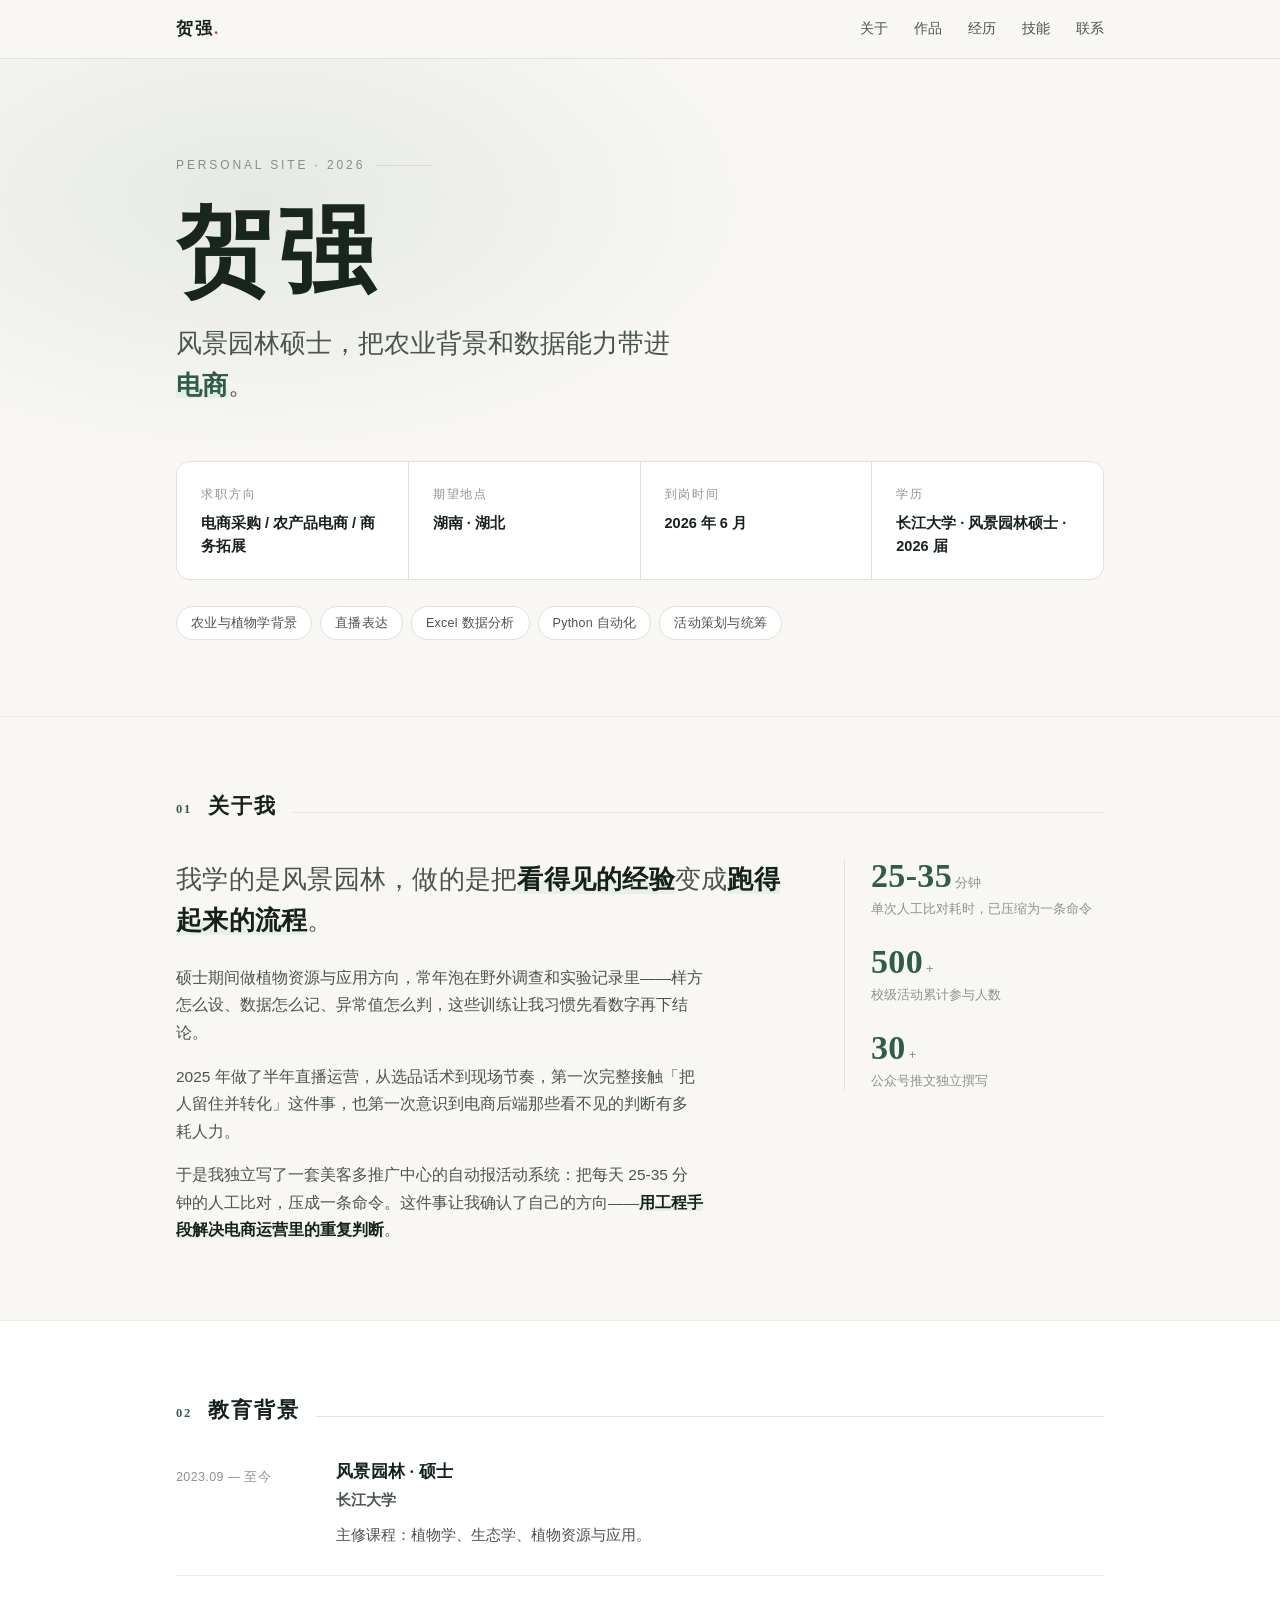
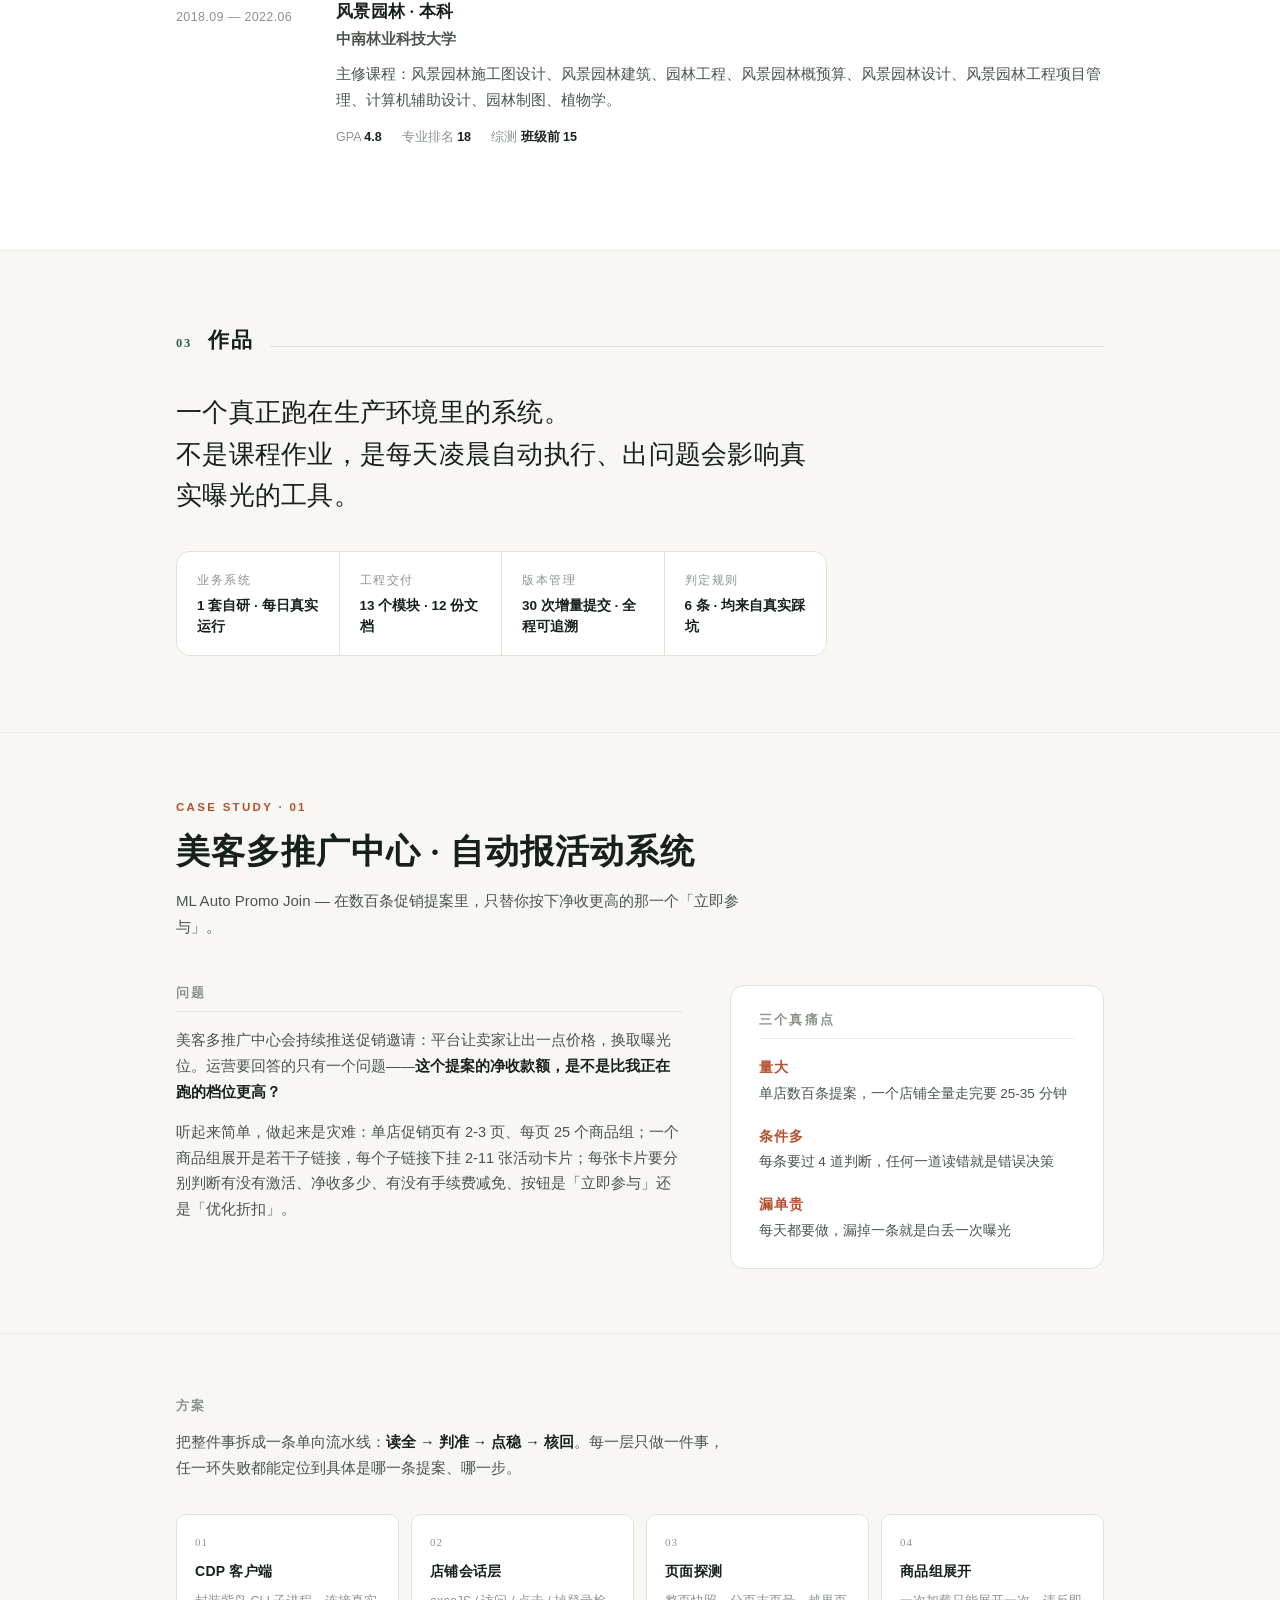
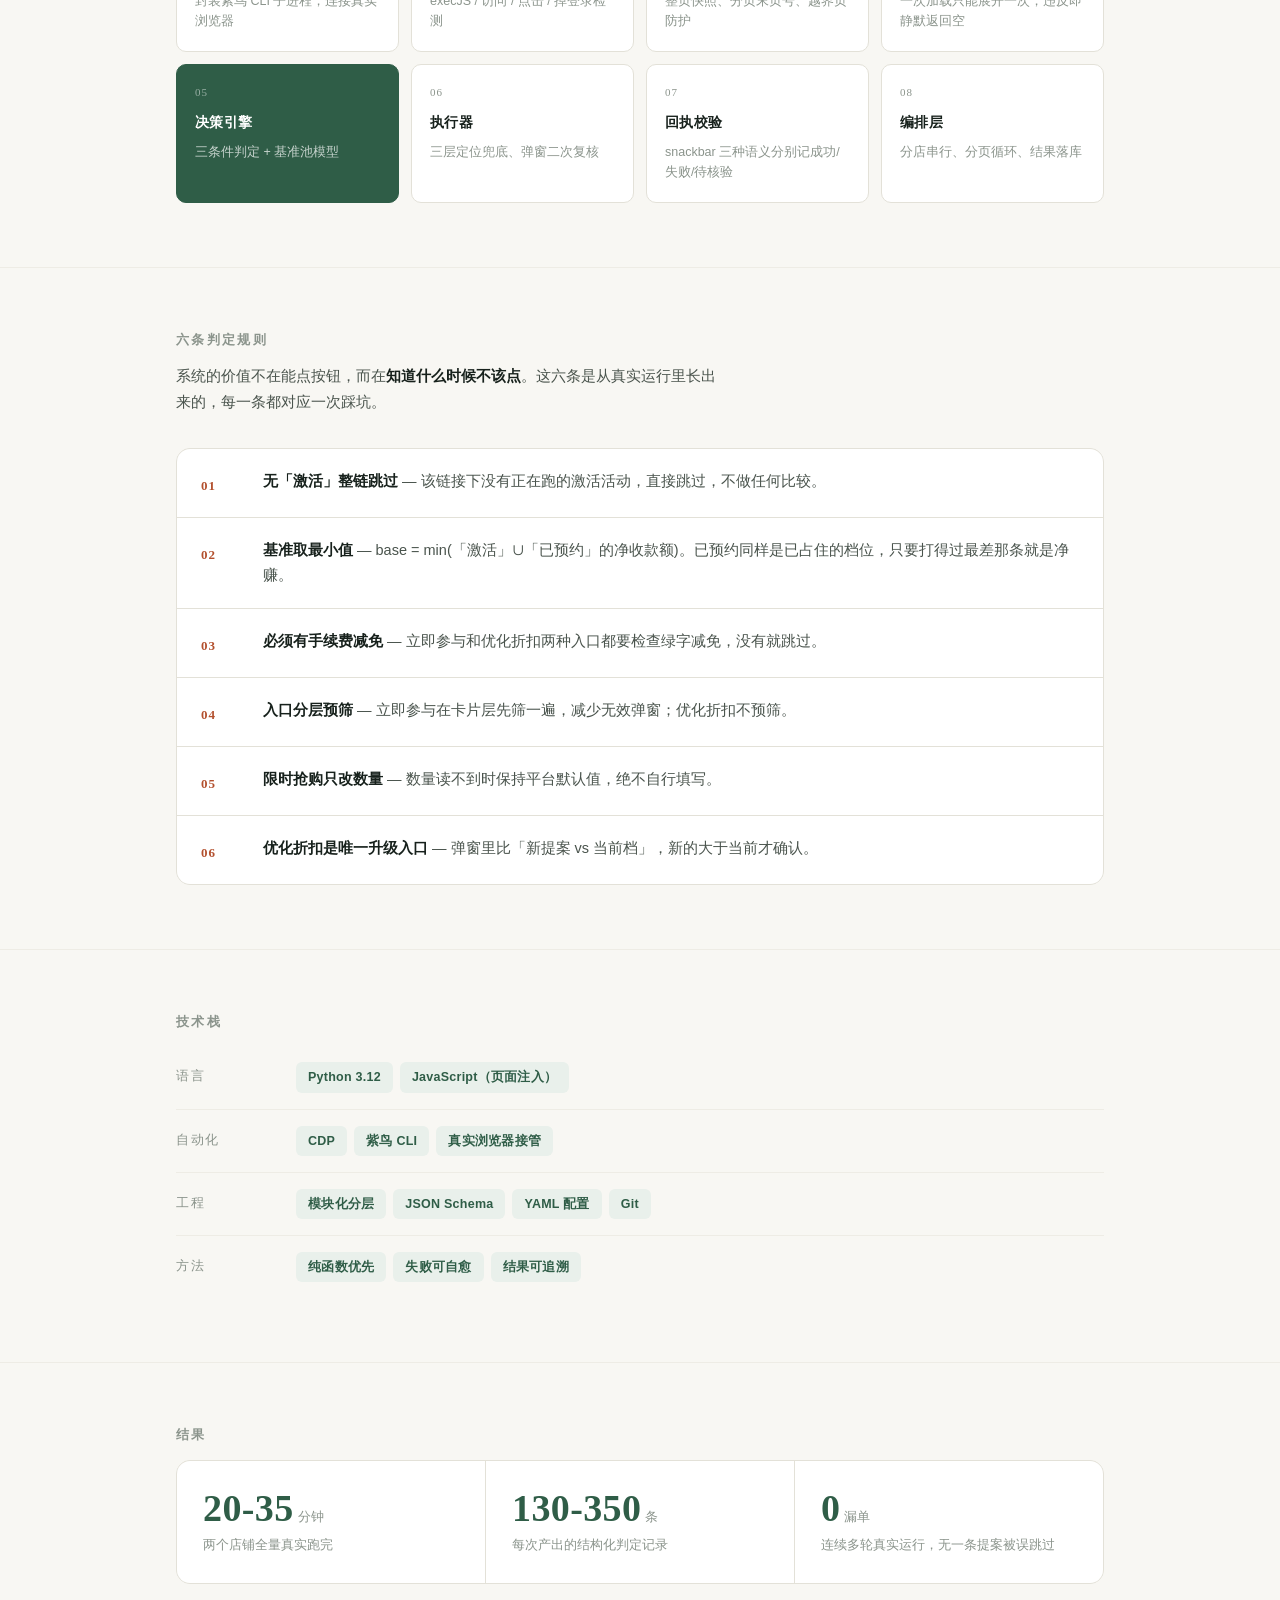
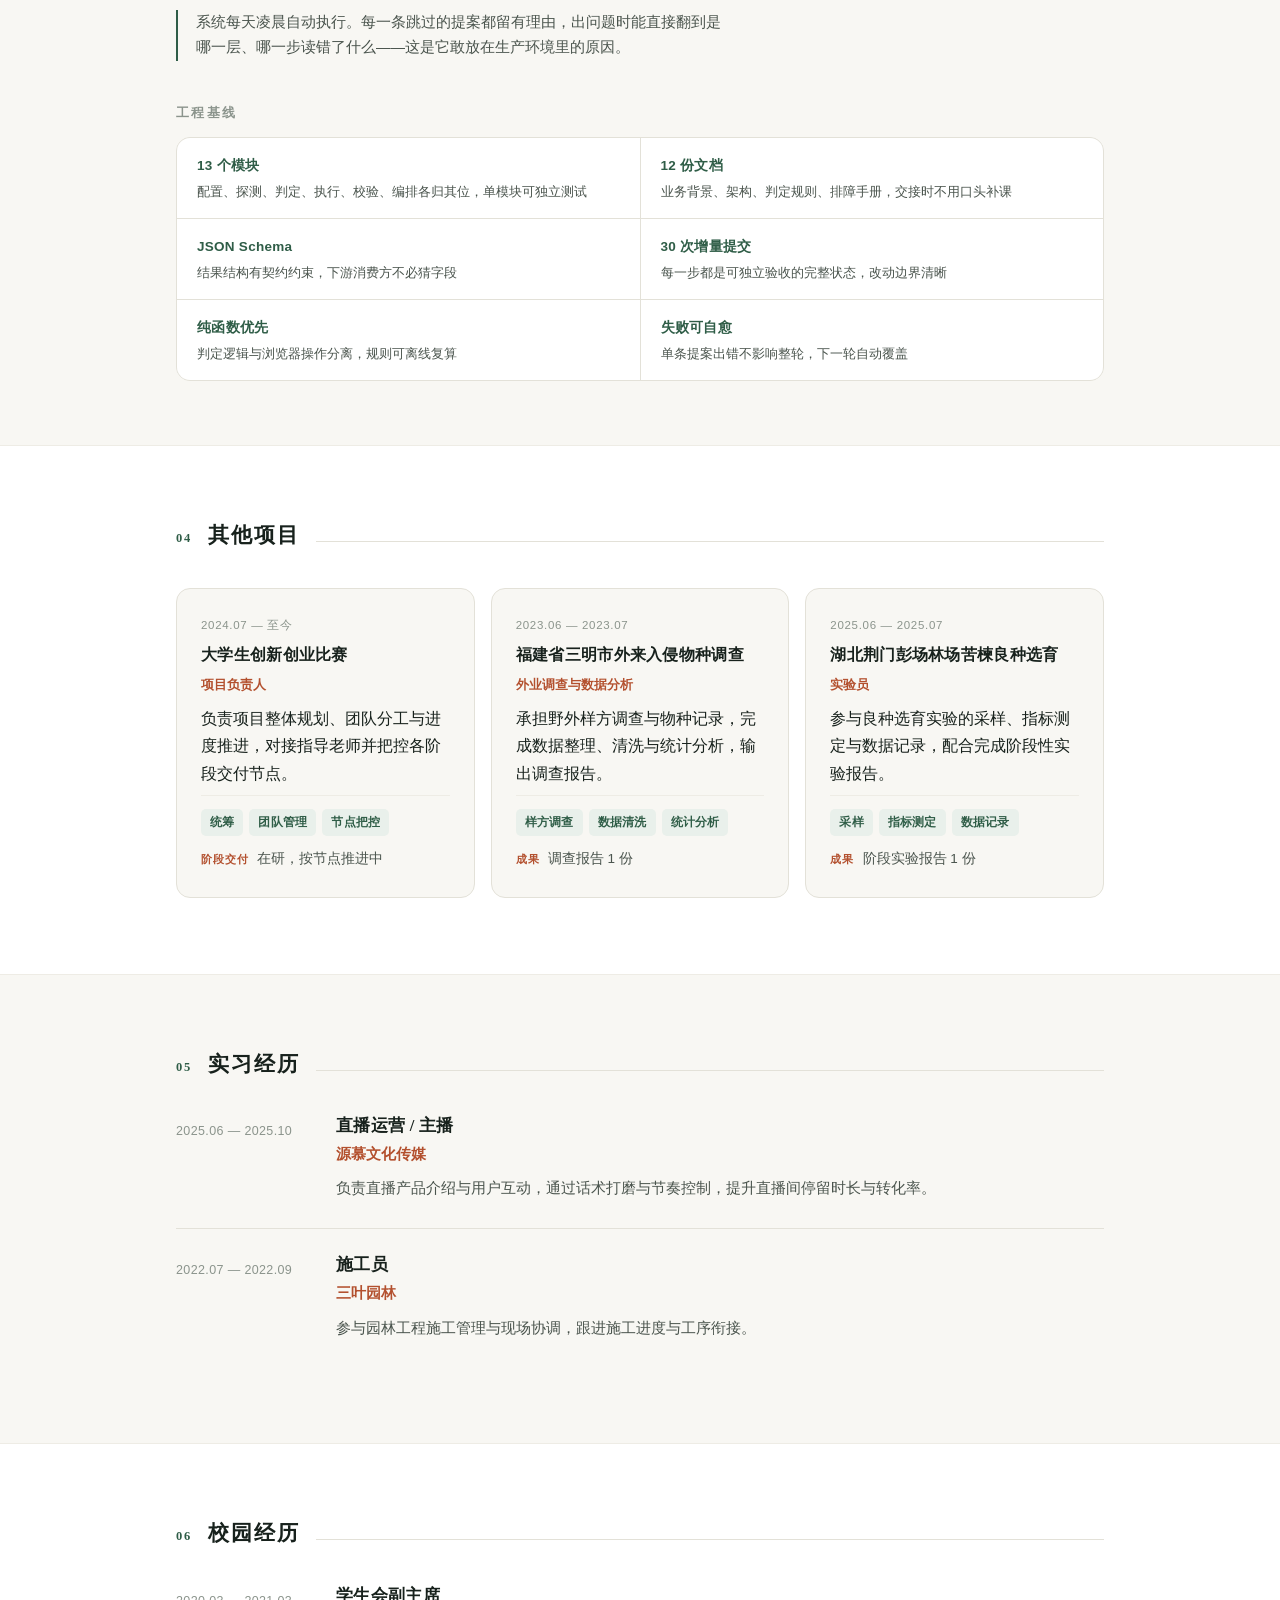
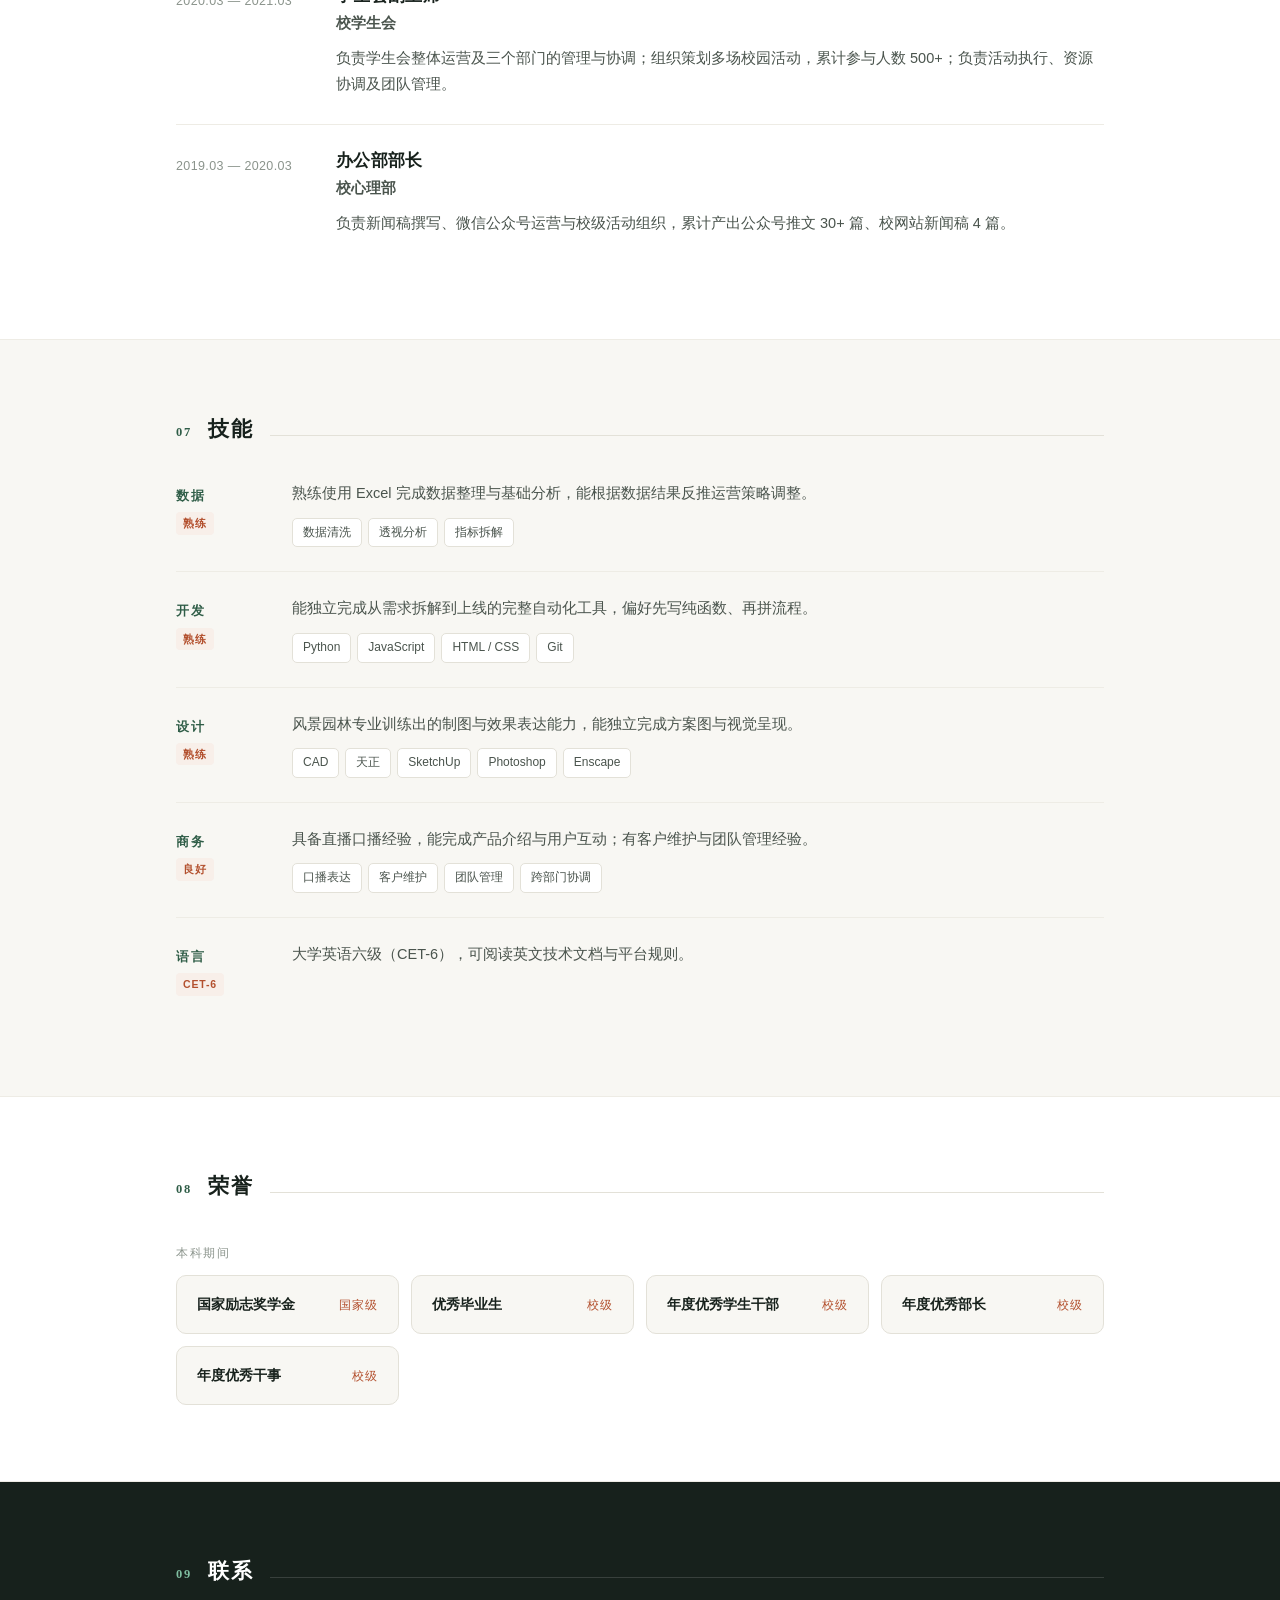
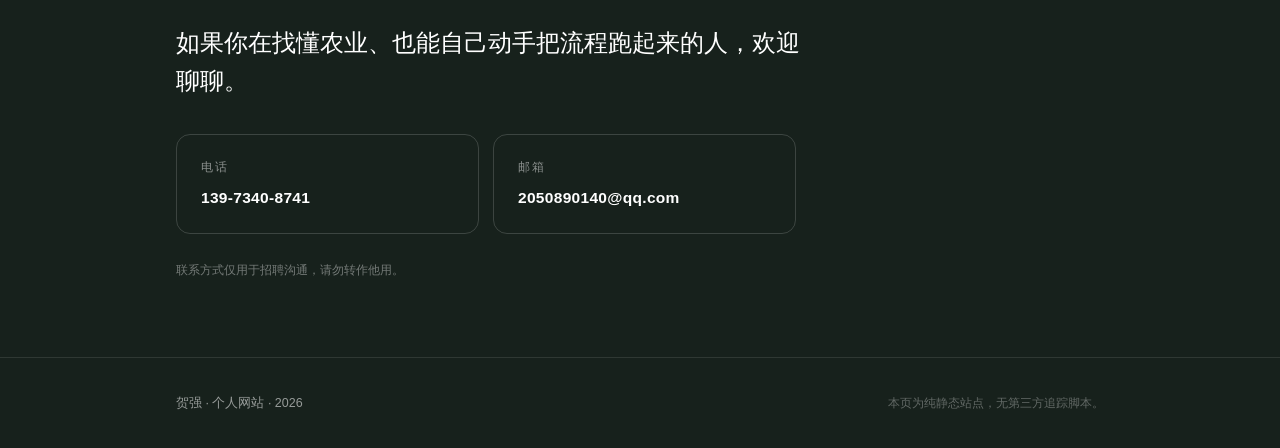
==== commit 0ef714fe: "opt 2/3: 内容密度 —— 概况条、工程基线、项目标签与技能等级 - 作品集开篇加能力概况条：1 套业务系统 / 13 模块 + 12 文档 / 30 次提交 / 6 条规则 - 案例末尾补「工" ====
--- a/index.html
+++ b/index.html
@@ -15,38 +15,94 @@
 <meta name="twitter:card" content="summary">
 <link rel="icon" href="data:image/svg+xml,%3Csvg xmlns='http://www.w3.org/2000/svg' viewBox='0 0 32 32'%3E%3Crect width='32' height='32' rx='7' fill='%232f5d47'/%3E%3Ctext x='16' y='22' font-size='16' font-family='Songti SC,serif' font-weight='700' fill='%23fff' text-anchor='middle'%3E贺%3C/text%3E%3C/svg%3E">
 <link rel="stylesheet" href="assets/style.css">
+<style>
+/* 首屏关键 CSS：内联，保证 HTML 到达即可着色，不等外部样式表 */
+.nav a.on{color:var(--accent);font-weight:600}
+.nav a.on::after{transform:scaleX(1)}
+.topbar{transition:transform .32s var(--ease),box-shadow .32s var(--ease)}
+.topbar.hide{transform:translateY(-101%)}
+.topbar.stuck{box-shadow:0 1px 12px rgba(23,33,28,.07)}
+
+.cue{
+  display:none;
+  align-items:center;
+  gap:9px;
+  margin-top:30px;
+  font-size:12px;
+  letter-spacing:.16em;
+  color:var(--ink-3);
+}
+.cue i{
+  display:block;
+  width:1px;height:26px;
+  background:linear-gradient(var(--ink-3),transparent);
+  animation:cueDrop 2s var(--ease) infinite;
+}
+@keyframes cueDrop{0%,100%{opacity:.25;transform:scaleY(.5)}50%{opacity:1;transform:scaleY(1)}}
+
+.to-top{
+  position:fixed;
+  right:24px;
+  bottom:24px;
+  z-index:55;
+  width:42px;height:42px;
+  display:grid;
+  place-items:center;
+  border-radius:50%;
+  border:1px solid var(--line);
+  background:rgba(255,255,255,.94);
+  -webkit-backdrop-filter:blur(8px);
+  backdrop-filter:blur(8px);
+  color:var(--accent);
+  font-size:15px;
+  box-shadow:0 4px 16px rgba(23,33,28,.12);
+  opacity:0;
+  transform:translateY(10px) scale(.92);
+  pointer-events:none;
+  transition:opacity .26s var(--ease),transform .26s var(--ease),border-color .2s var(--ease);
+}
+.to-top.on{opacity:1;transform:none;pointer-events:auto}
+.to-top:hover{border-color:var(--accent)}
+.to-top:focus-visible{outline-color:var(--accent)}
+
+@media (max-width:640px){
+  .cue{display:flex}
+  .to-top{width:38px;height:38px;right:16px;bottom:16px}
+}
+</style>
 </head>
 <body>
 <a class="skip-link" href="#top">跳到主要内容</a>
 <header class="topbar">
-  <div class="topbar-in">
-    <a class="brand" href="#top">贺强<span class="brand-dot">.</span></a>
-    <nav class="nav" aria-label="主导航">
-      <a href="#about">关于</a>
-      <a href="#work">作品</a>
-      <a href="#path">经历</a>
-      <a href="#skills">技能</a>
-      <a href="#contact">联系</a>
-    </nav>
-  </div>
-  <div class="progress" aria-hidden="true"><i></i></div>
-</header>
-
-<main id="top">
-<section class="hero">
-  <div class="wrap">
-    <p class="kicker">Personal Site · 2026</p>
-    <h1 class="hero-name">贺强</h1>
-    <p class="hero-role">风景园林硕士，把农业背景和数据能力带进<em>电商</em>。</p>
-  </div>
-</section>
+    <div class="topbar-in">
+      <a class="brand" href="#top">贺强<span class="brand-dot">.</span></a>
+      <nav class="nav" aria-label="主导航">
+        <a href="#about">关于</a>
+        <a href="#work">作品</a>
+        <a href="#path">经历</a>
+        <a href="#skills">技能</a>
+        <a href="#contact">联系</a>
+      </nav>
+    </div>
+    <div class="progress" aria-hidden="true"><i></i></div>
+  </header>
+
+  <main id="top">
+    <section class="hero">
+      <div class="wrap">
+        <p class="kicker">Personal Site · 2026</p>
+        <h1 class="hero-name">贺强</h1>
+        <p class="hero-role">风景园林硕士，把农业背景和数据能力带进<em>电商</em>。</p>
+        <p class="cue" aria-hidden="true"><i></i>向下滚动</p>
+      </div>
+    </section>
 
 <section class="hero-meta">
   <div class="wrap">
     <dl class="facts">
       <div><dt>求职方向</dt><dd>电商采购 / 农产品电商 / 商务拓展</dd></div>
       <div><dt>期望地点</dt><dd>湖南 · 湖北</dd></div>
-      <div><dt>期望薪资</dt><dd>7-8K</dd></div>
+      <div><dt>到岗时间</dt><dd>2026 年 6 月</dd></div>
       <div><dt>学历</dt><dd>长江大学 · 风景园林硕士 · 2026 届</dd></div>
     </dl>
     <ul class="chips">
@@ -133,6 +189,12 @@
     </div>
     <div class="work-intro">
       <p class="lead">一个真正跑在生产环境里的系统。<br>不是课程作业，是每天凌晨自动执行、出问题会影响真实曝光的工具。</p>
+      <dl class="work-stats">
+        <div><dt>业务系统</dt><dd>1 套自研 · 每日真实运行</dd></div>
+        <div><dt>工程交付</dt><dd>13 个模块 · 12 份文档</dd></div>
+        <div><dt>版本管理</dt><dd>30 次增量提交 · 全程可追溯</dd></div>
+        <div><dt>判定规则</dt><dd>6 条 · 均来自真实踩坑</dd></div>
+      </dl>
     </div>
   </div>
 </section>
@@ -226,6 +288,16 @@
         <div class="res"><b>0<em>漏单</em></b><span>连续多轮真实运行，无一条提案被误跳过</span></div>
       </div>
       <p class="res-note">系统每天凌晨自动执行。每一条跳过的提案都留有理由，出问题时能直接翻到是哪一层、哪一步读错了什么——这是它敢放在生产环境里的原因。</p>
+
+      <h4 class="block-title sub-title">工程基线</h4>
+      <ul class="eng-list">
+        <li><b>13 个模块</b><span>配置、探测、判定、执行、校验、编排各归其位，单模块可独立测试</span></li>
+        <li><b>12 份文档</b><span>业务背景、架构、判定规则、排障手册，交接时不用口头补课</span></li>
+        <li><b>JSON Schema</b><span>结果结构有契约约束，下游消费方不必猜字段</span></li>
+        <li><b>30 次增量提交</b><span>每一步都是可独立验收的完整状态，改动边界清晰</span></li>
+        <li><b>纯函数优先</b><span>判定逻辑与浏览器操作分离，规则可离线复算</span></li>
+        <li><b>失败可自愈</b><span>单条提案出错不影响整轮，下一轮自动覆盖</span></li>
+      </ul>
     </article>
   </div>
 </section>
@@ -243,18 +315,24 @@
         <h3>大学生创新创业比赛</h3>
         <p class="card-role">项目负责人</p>
         <p>负责项目整体规划、团队分工与进度推进，对接指导老师并把控各阶段交付节点。</p>
+        <p class="card-meta"><span>统筹</span><span>团队管理</span><span>节点把控</span></p>
+        <p class="card-out"><b>阶段交付</b>在研，按节点推进中</p>
       </article>
       <article class="card">
         <p class="card-when">2023.06 — 2023.07</p>
         <h3>福建省三明市外来入侵物种调查</h3>
         <p class="card-role">外业调查与数据分析</p>
         <p>承担野外样方调查与物种记录，完成数据整理、清洗与统计分析，输出调查报告。</p>
+        <p class="card-meta"><span>样方调查</span><span>数据清洗</span><span>统计分析</span></p>
+        <p class="card-out"><b>成果</b>调查报告 1 份</p>
       </article>
       <article class="card">
         <p class="card-when">2025.06 — 2025.07</p>
         <h3>湖北荆门彭场林场苦楝良种选育</h3>
         <p class="card-role">实验员</p>
         <p>参与良种选育实验的采样、指标测定与数据记录，配合完成阶段性实验报告。</p>
+        <p class="card-meta"><span>采样</span><span>指标测定</span><span>数据记录</span></p>
+        <p class="card-out"><b>成果</b>阶段实验报告 1 份</p>
       </article>
     </div>
   </div>
@@ -325,35 +403,35 @@
     </div>
     <div class="skill-matrix">
       <div class="sm-row">
-        <span class="sm-key">数据</span>
+        <span class="sm-key">数据<em>熟练</em></span>
         <div class="sm-val">
           <p>熟练使用 Excel 完成数据整理与基础分析，能根据数据结果反推运营策略调整。</p>
           <ul class="mini"><li>数据清洗</li><li>透视分析</li><li>指标拆解</li></ul>
         </div>
       </div>
       <div class="sm-row">
-        <span class="sm-key">开发</span>
+        <span class="sm-key">开发<em>熟练</em></span>
         <div class="sm-val">
           <p>能独立完成从需求拆解到上线的完整自动化工具，偏好先写纯函数、再拼流程。</p>
           <ul class="mini"><li>Python</li><li>JavaScript</li><li>HTML / CSS</li><li>Git</li></ul>
         </div>
       </div>
       <div class="sm-row">
-        <span class="sm-key">设计</span>
+        <span class="sm-key">设计<em>熟练</em></span>
         <div class="sm-val">
           <p>风景园林专业训练出的制图与效果表达能力，能独立完成方案图与视觉呈现。</p>
           <ul class="mini"><li>CAD</li><li>天正</li><li>SketchUp</li><li>Photoshop</li><li>Enscape</li></ul>
         </div>
       </div>
       <div class="sm-row">
-        <span class="sm-key">商务</span>
+        <span class="sm-key">商务<em>良好</em></span>
         <div class="sm-val">
           <p>具备直播口播经验，能完成产品介绍与用户互动；有客户维护与团队管理经验。</p>
           <ul class="mini"><li>口播表达</li><li>客户维护</li><li>团队管理</li><li>跨部门协调</li></ul>
         </div>
       </div>
       <div class="sm-row">
-        <span class="sm-key">语言</span>
+        <span class="sm-key">语言<em>CET-6</em></span>
         <div class="sm-val">
           <p>大学英语六级（CET-6），可阅读英文技术文档与平台规则。</p>
         </div>
@@ -369,13 +447,16 @@
       <h2>荣誉</h2>
       <i class="rule"></i>
     </div>
-    <ul class="honor-list">
-      <li><b>国家励志奖学金</b><span>国家级</span></li>
-      <li><b>优秀毕业生</b><span>校级</span></li>
-      <li><b>年度优秀学生干部</b><span>校级</span></li>
-      <li><b>年度优秀部长</b><span>校级</span></li>
-      <li><b>年度优秀干事</b><span>校级</span></li>
-    </ul>
+    <div class="honor-year">
+      <span class="hy-label">本科期间</span>
+      <ul class="honor-list">
+        <li><b>国家励志奖学金</b><span>国家级</span></li>
+        <li><b>优秀毕业生</b><span>校级</span></li>
+        <li><b>年度优秀学生干部</b><span>校级</span></li>
+        <li><b>年度优秀部长</b><span>校级</span></li>
+        <li><b>年度优秀干事</b><span>校级</span></li>
+      </ul>
+    </div>
   </div>
 </section>
 
@@ -409,6 +490,8 @@
   </div>
 </footer>
 
+<button class="to-top" type="button" aria-label="回到顶部" hidden>↑</button>
+
 <script src="assets/main.js"></script>
 </body>
 </html>
--- a/assets/style.css
+++ b/assets/style.css
@@ -17,7 +17,8 @@
   --rust-soft:#f8efe9;
 
   --serif:"Songti SC","Noto Serif SC","Source Han Serif SC",STSong,Georgia,"Times New Roman",serif;
-  --sans:-apple-system,BlinkMacSystemFont,"Segoe UI",Roboto,"PingFang SC","Microsoft YaHei",sans-serif;
+  --sans:-apple-system,BlinkMacSystemFont,"Segoe UI Variable Text","Segoe UI",Roboto,"PingFang SC","Hiragino Sans GB","Microsoft YaHei UI","Microsoft YaHei",sans-serif;
+  --mono:ui-monospace,SFMono-Regular,"SF Mono",Menlo,Consolas,"Liberation Mono",monospace;
 
   --maxw:1000px;
   --gutter:36px;
@@ -376,8 +377,67 @@
 /* ============================================================
    作品集开篇
    ============================================================ */
-.work-intro{max-width:34em}
+.work-intro{max-width:42em}
 .work-intro .lead{color:var(--ink)}
+.work-stats{
+  display:grid;
+  grid-template-columns:repeat(4,1fr);
+  gap:1px;
+  margin-top:34px;
+  background:var(--line);
+  border:1px solid var(--line);
+  border-radius:var(--radius);
+  overflow:hidden;
+}
+.work-stats > div{
+  background:var(--panel);
+  padding:18px 20px;
+  display:flex;
+  flex-direction:column;
+  gap:6px;
+}
+.work-stats dt{
+  font-size:11.5px;
+  letter-spacing:.14em;
+  color:var(--ink-3);
+}
+.work-stats dd{
+  font-size:13.5px;
+  font-weight:600;
+  line-height:1.5;
+  color:var(--ink);
+}
+
+/* ============================================================
+   案例：工程基线清单
+   ============================================================ */
+.sub-title{margin-top:44px}
+.eng-list{
+  display:grid;
+  grid-template-columns:repeat(2,1fr);
+  gap:1px;
+  background:var(--line);
+  border:1px solid var(--line);
+  border-radius:var(--radius);
+  overflow:hidden;
+}
+.eng-list li{
+  background:var(--panel);
+  padding:16px 20px;
+  display:flex;
+  flex-direction:column;
+  gap:4px;
+}
+.eng-list b{
+  font-size:13.5px;
+  color:var(--accent);
+  letter-spacing:.02em;
+}
+.eng-list span{
+  font-size:12.5px;
+  color:var(--ink-2);
+  line-height:1.6;
+}
 
 /* ============================================================
    案例：标题、双栏问题区
@@ -671,6 +731,40 @@
   margin-top:4px;
 }
 
+/* 卡片：技能标签与结果行 */
+.card-meta{
+  display:flex;
+  flex-wrap:wrap;
+  gap:6px;
+  padding-top:13px;
+  margin-top:auto;
+  border-top:1px solid var(--line-soft);
+}
+.card-meta span{
+  font-size:11.5px;
+  padding:3px 9px;
+  border-radius:5px;
+  background:var(--accent-soft);
+  color:var(--accent);
+  font-weight:600;
+  letter-spacing:.02em;
+}
+.card-out{
+  font-size:12.5px;
+  color:var(--ink-2);
+  display:flex;
+  gap:8px;
+  align-items:baseline;
+  line-height:1.6;
+}
+.card-out b{
+  flex-shrink:0;
+  font-size:11px;
+  letter-spacing:.1em;
+  color:var(--rust);
+  font-weight:600;
+}
+
 /* ============================================================
    实习经历（复用时间线，略作区分）
    ============================================================ */
@@ -700,6 +794,20 @@
   color:var(--accent);
   font-weight:600;
   padding-top:4px;
+  display:flex;
+  flex-direction:column;
+  gap:5px;
+}
+.sm-key em{
+  font-style:normal;
+  font-size:10.5px;
+  letter-spacing:.08em;
+  font-weight:600;
+  color:var(--rust);
+  padding:2px 7px;
+  border-radius:4px;
+  background:var(--rust-soft);
+  align-self:flex-start;
 }
 .sm-val p{
   font-size:14.5px;
@@ -723,6 +831,14 @@
 /* ============================================================
    荣誉
    ============================================================ */
+.honor-year + .honor-year{margin-top:26px}
+.hy-label{
+  display:inline-block;
+  font-size:11.5px;
+  letter-spacing:.14em;
+  color:var(--ink-3);
+  margin-bottom:12px;
+}
 .honor-list{
   display:grid;
   grid-template-columns:repeat(auto-fill,minmax(200px,1fr));
@@ -843,6 +959,7 @@
   .facts{grid-template-columns:repeat(2,1fr)}
   .result-grid{grid-template-columns:1fr}
   .res{padding:22px 24px}
+  .work-stats{grid-template-columns:repeat(2,1fr)}
 }
 
 /* ============================================================
@@ -875,6 +992,8 @@
   .rules li{grid-template-columns:32px 1fr;gap:12px;padding:17px 18px}
   .stack-row{grid-template-columns:1fr;gap:8px}
   .sm-row{grid-template-columns:1fr;gap:8px;padding:20px 0}
+  .work-stats{grid-template-columns:1fr}
+  .eng-list{grid-template-columns:1fr}
 
   .contact-grid{grid-template-columns:1fr}
   .honor-list{grid-template-columns:1fr}
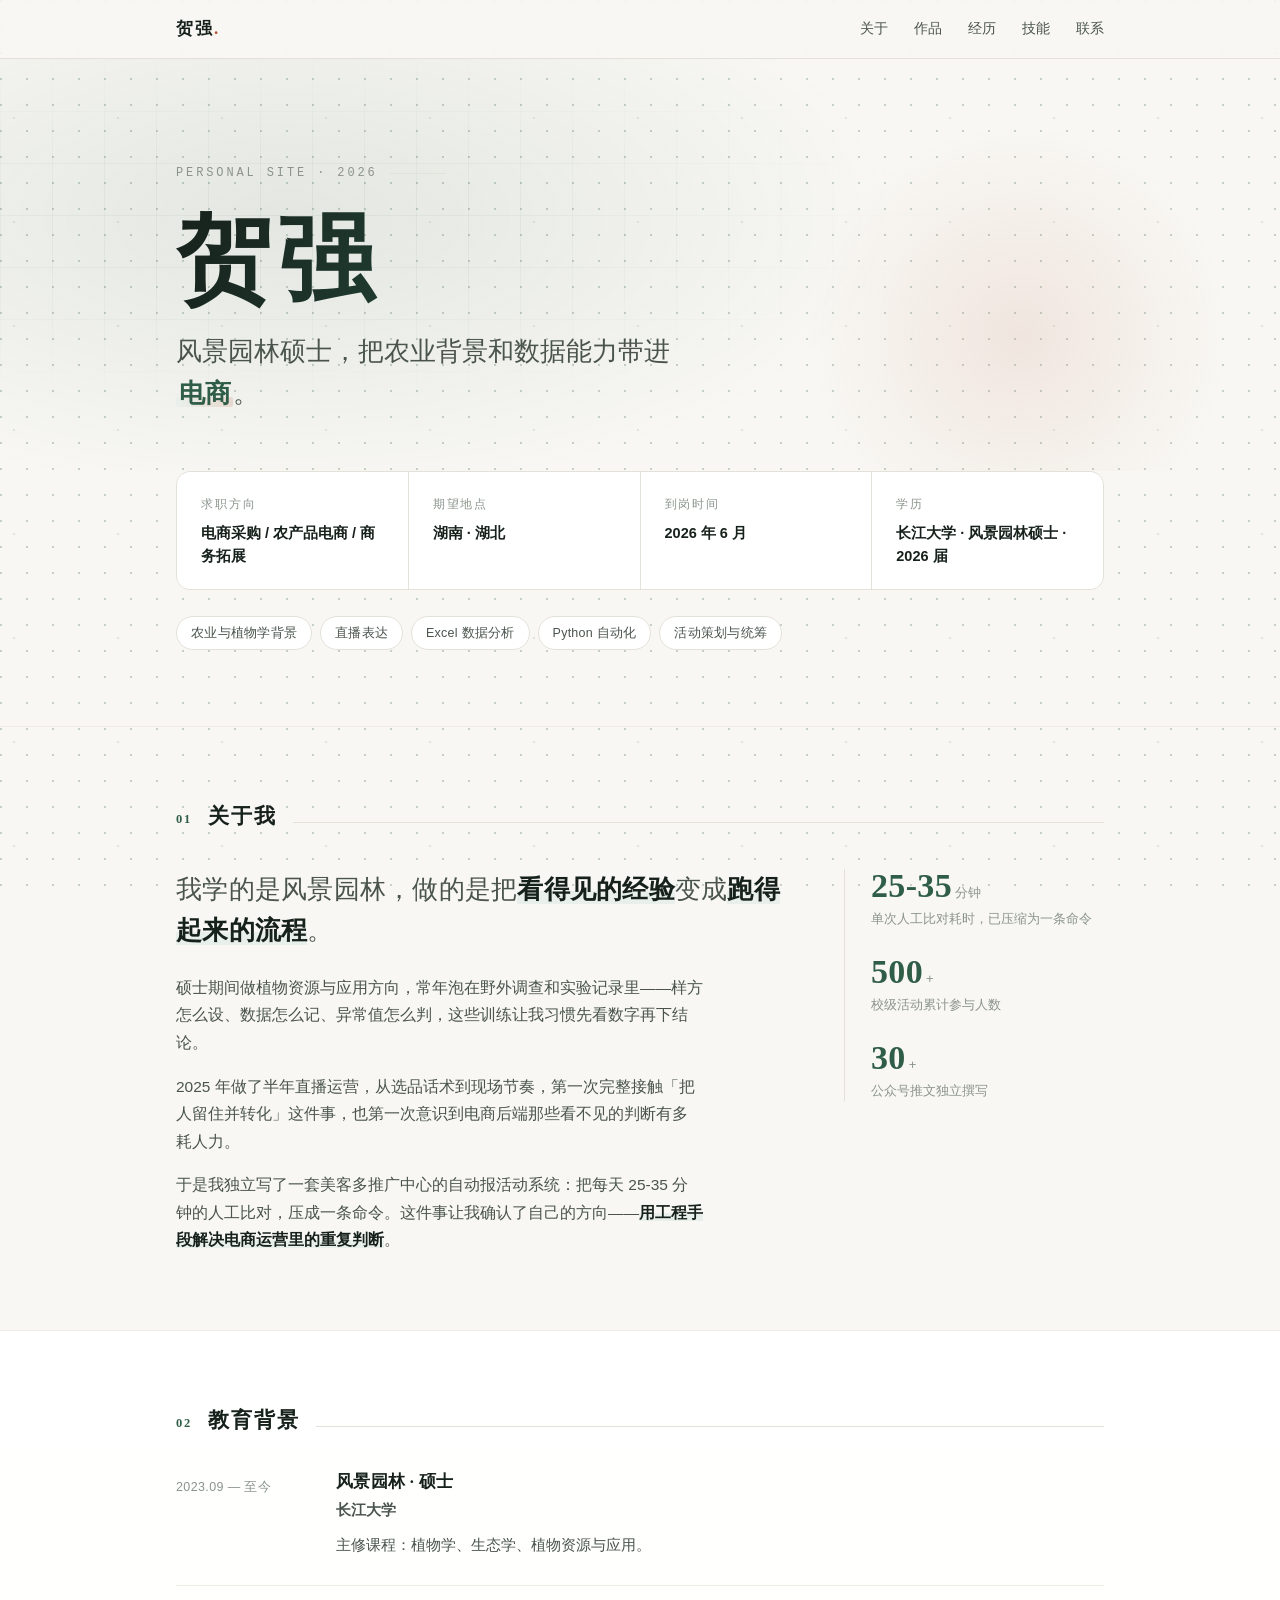
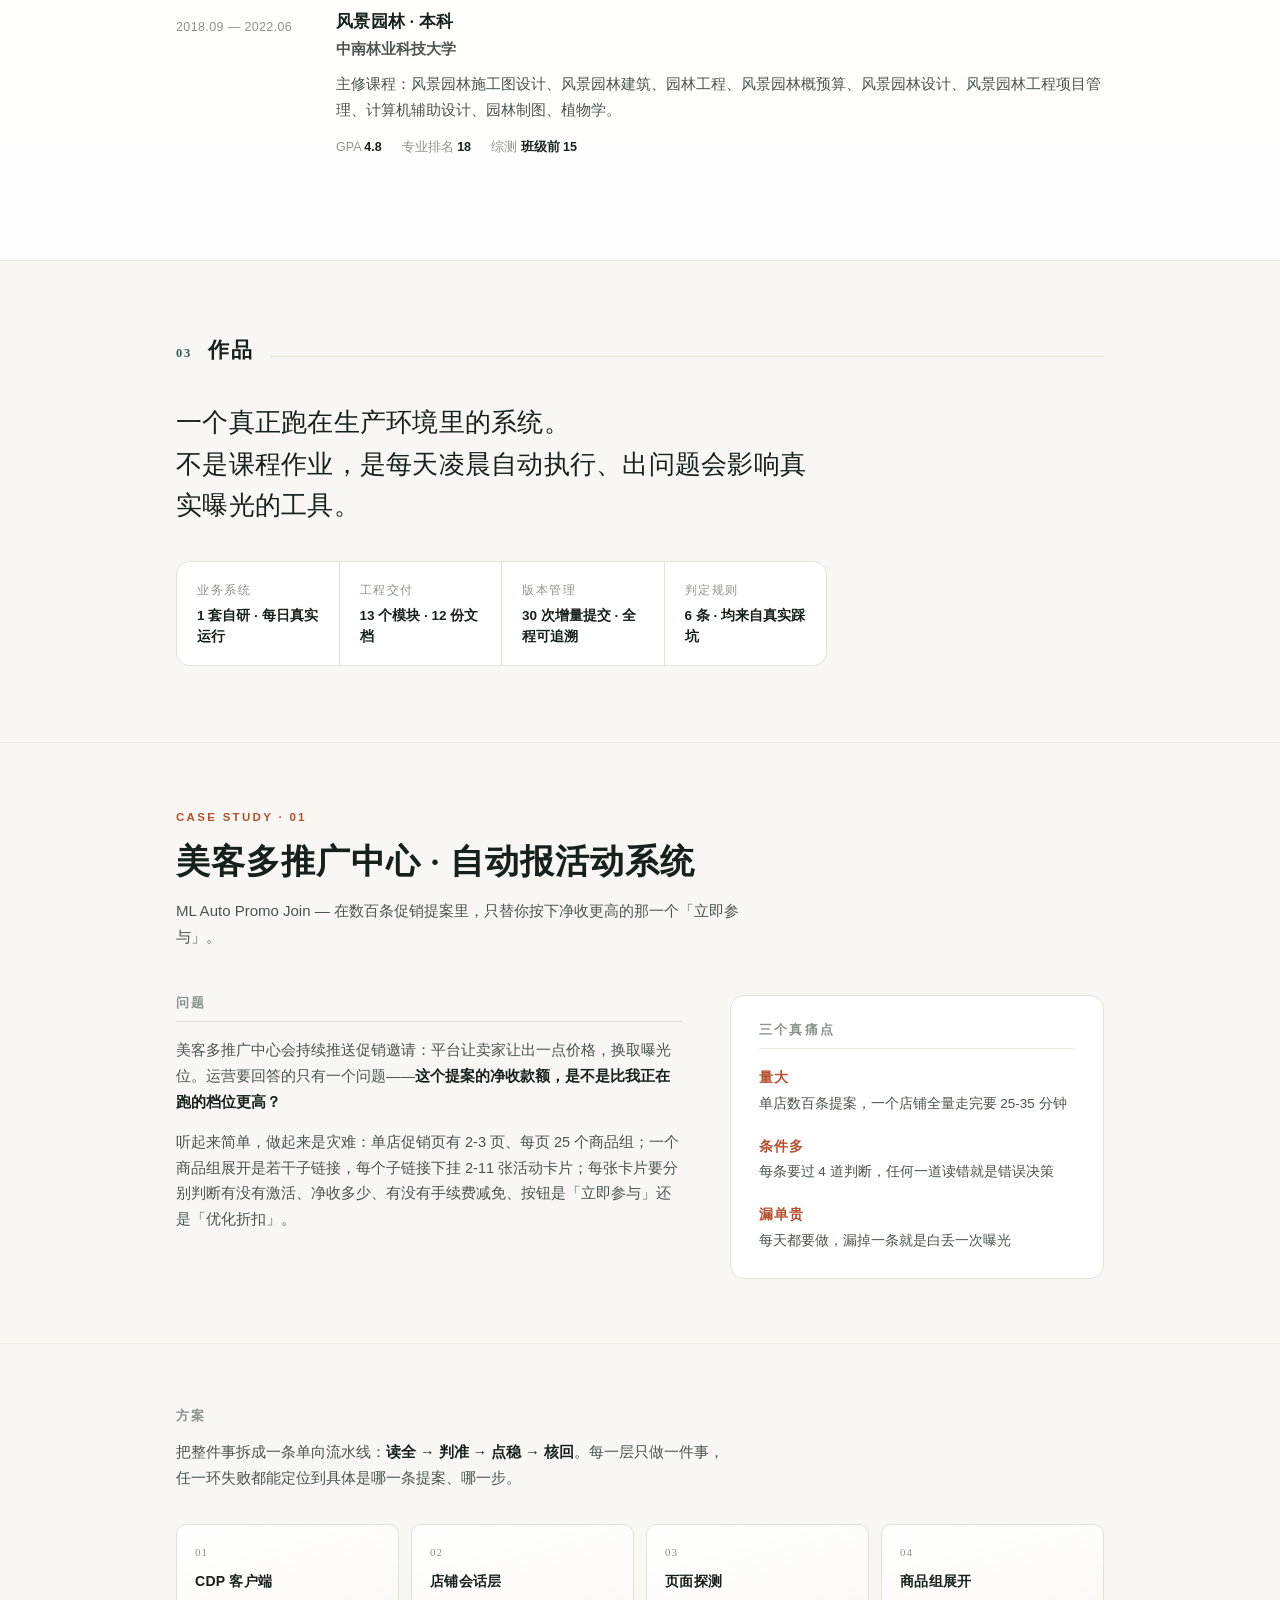
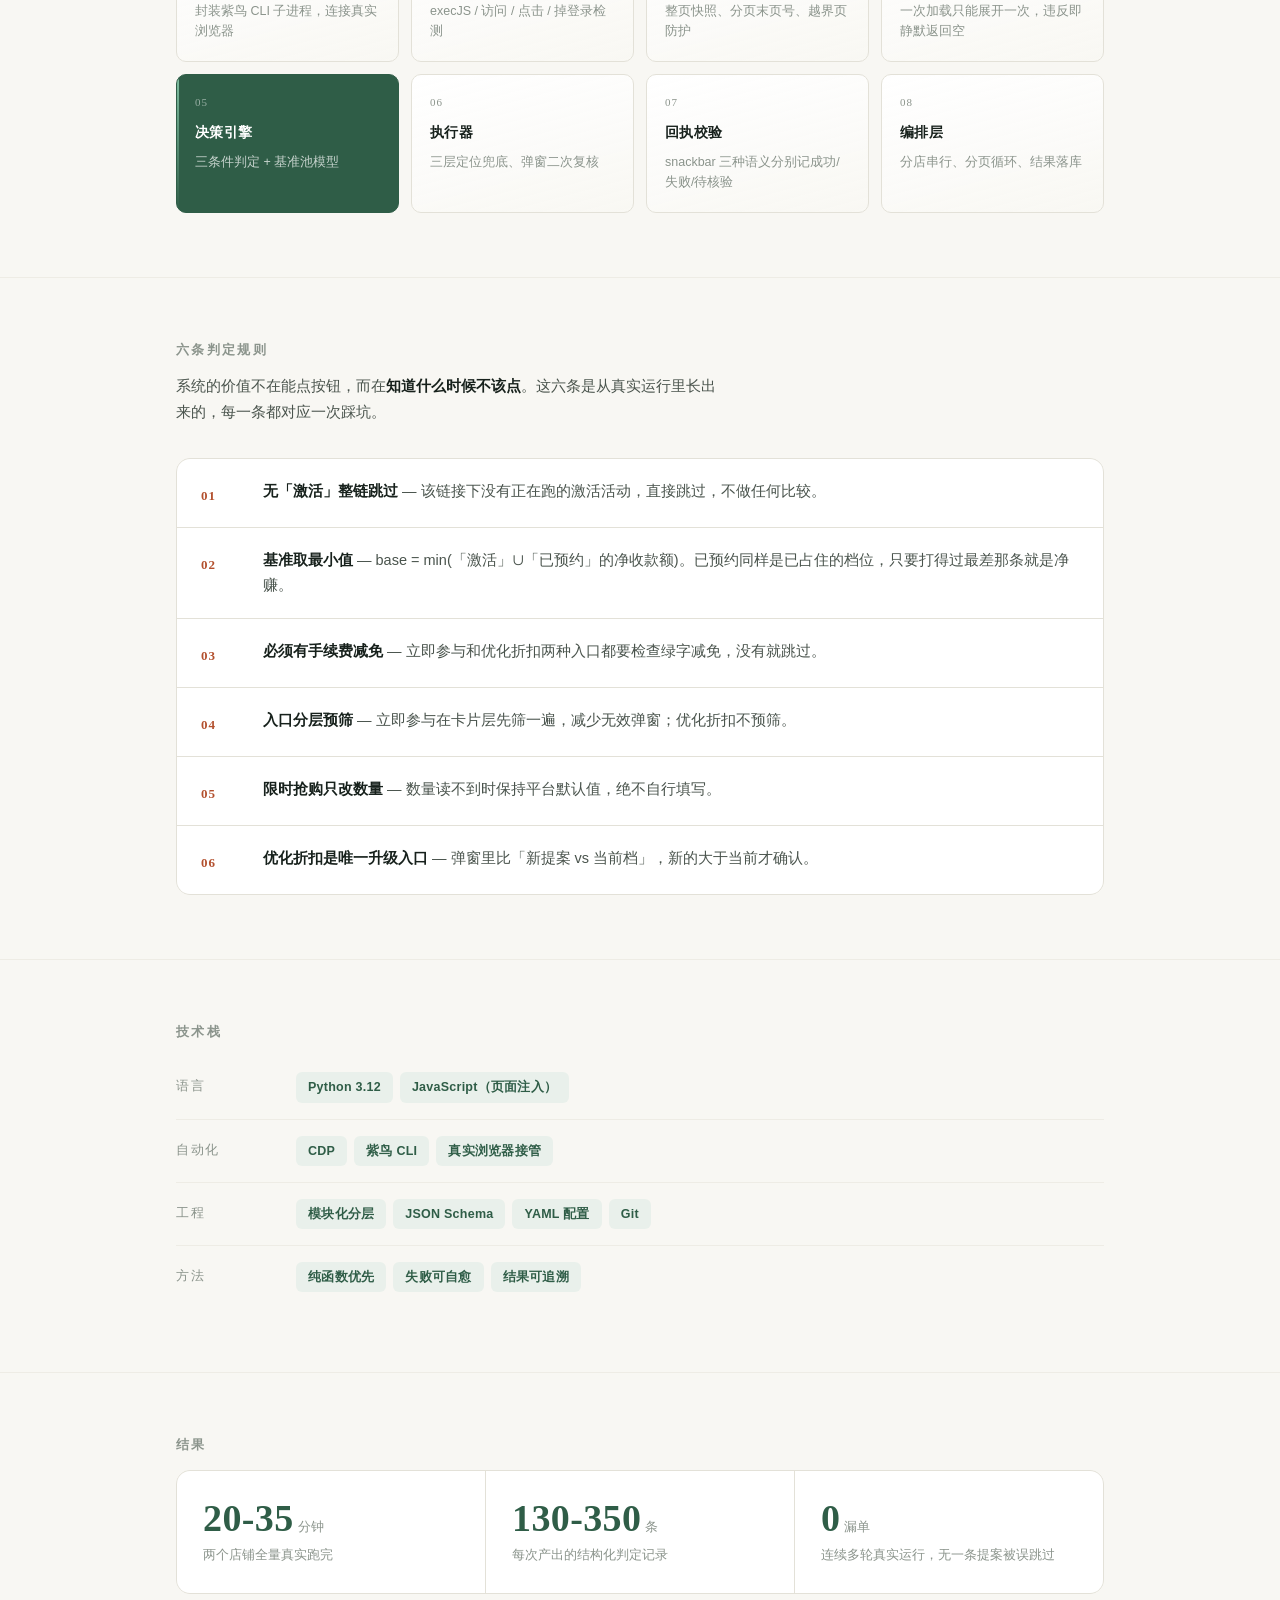
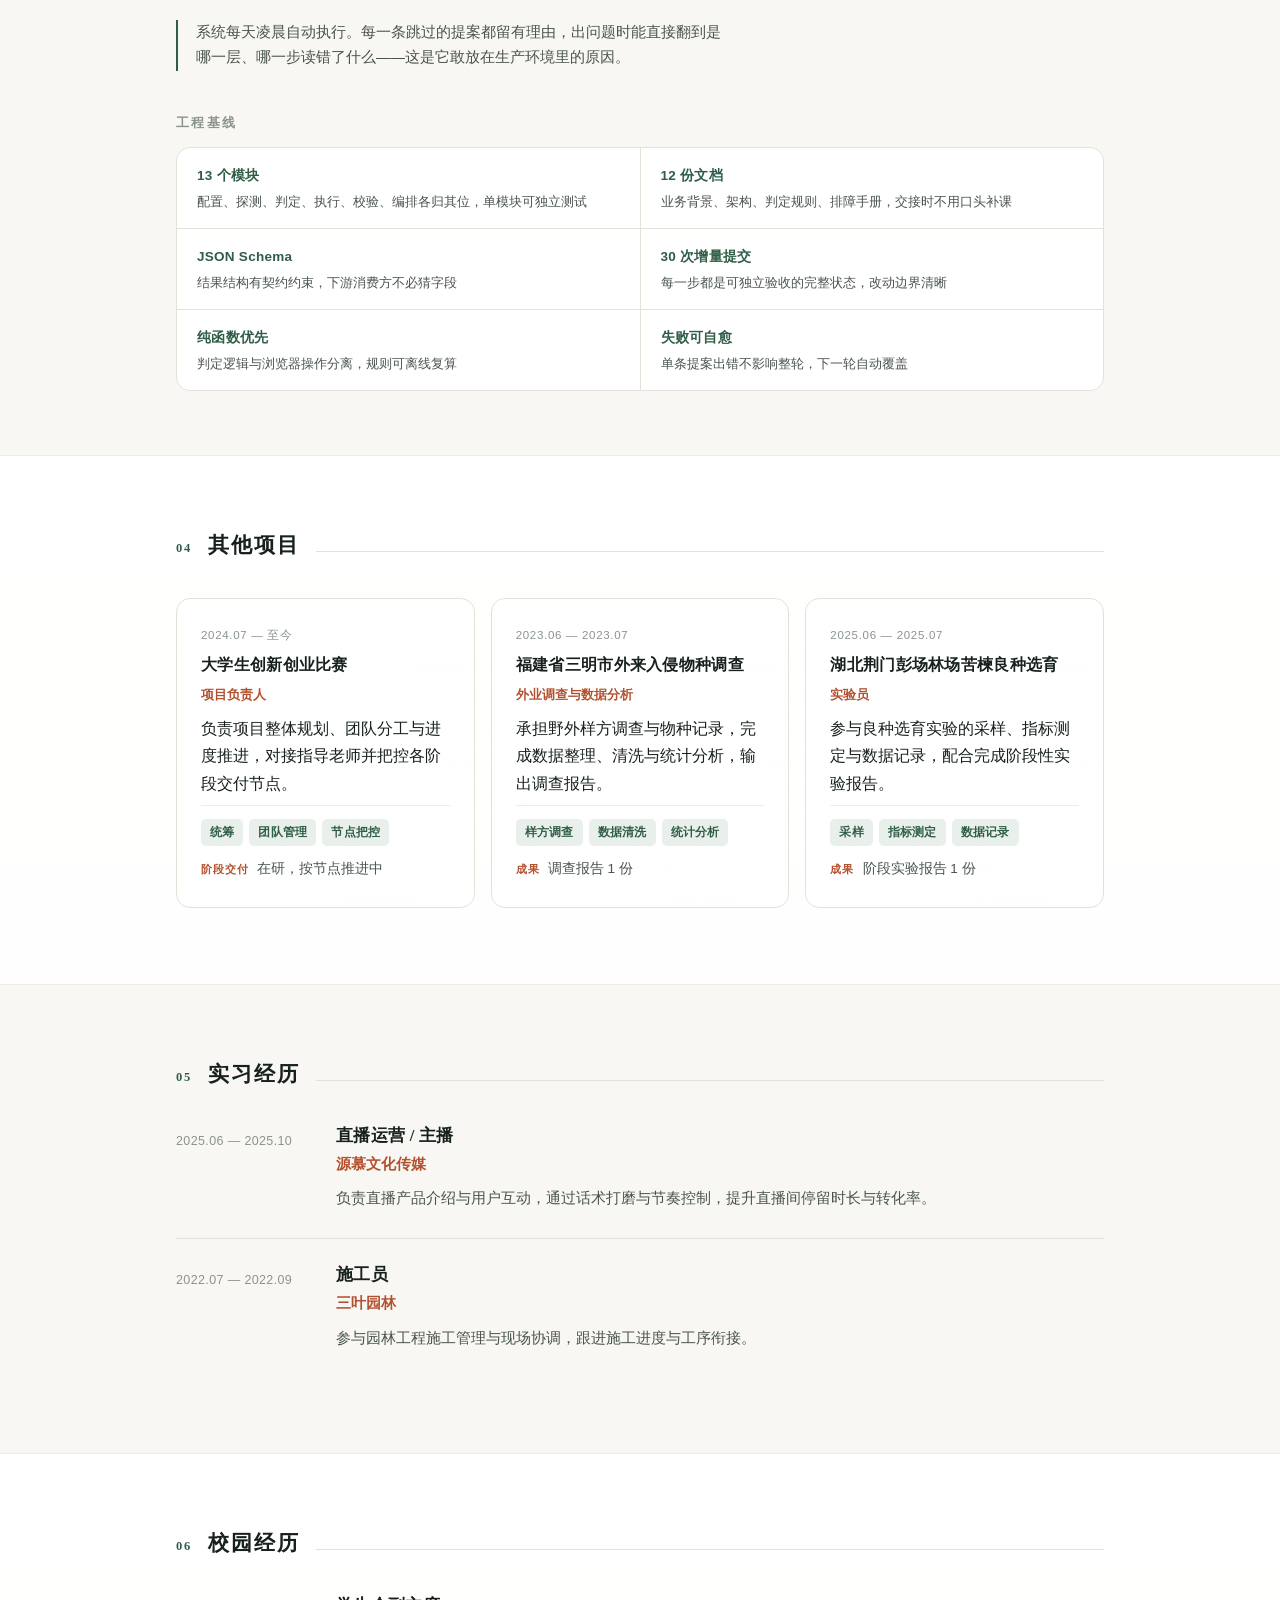
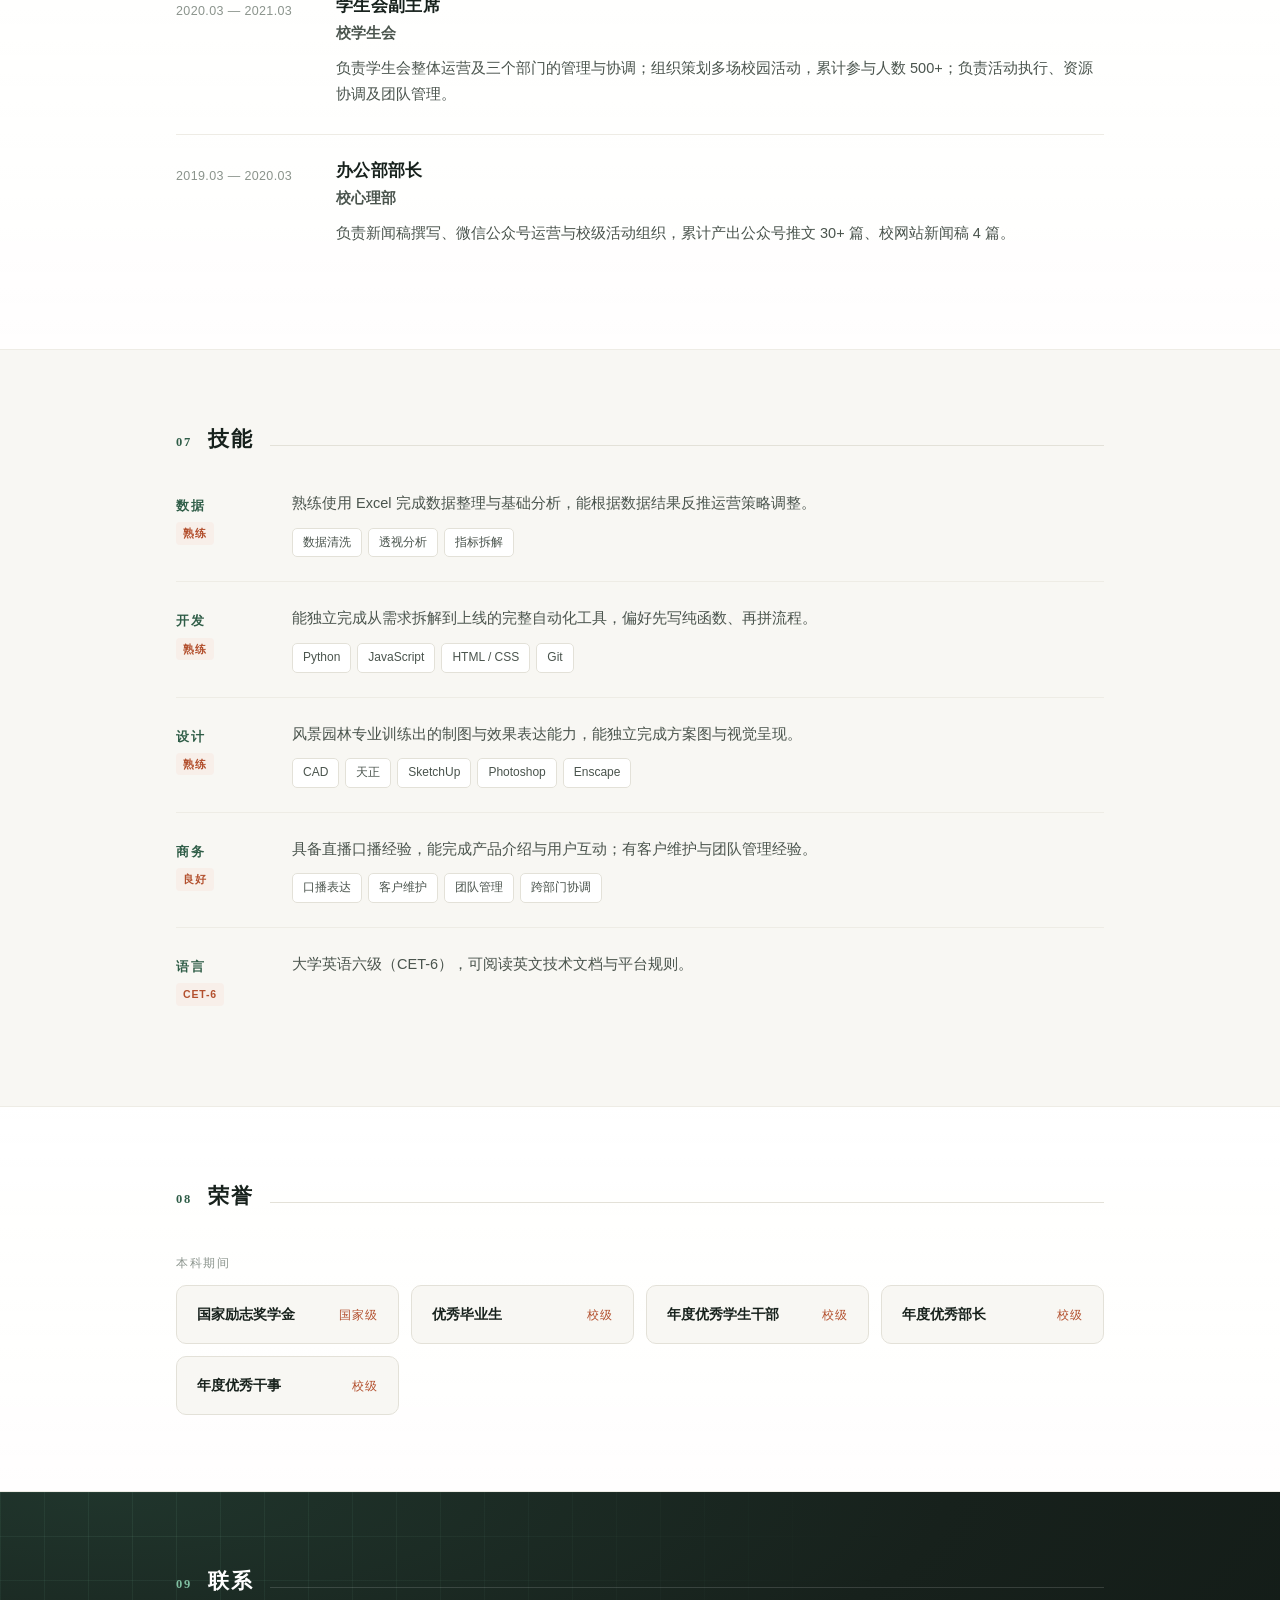
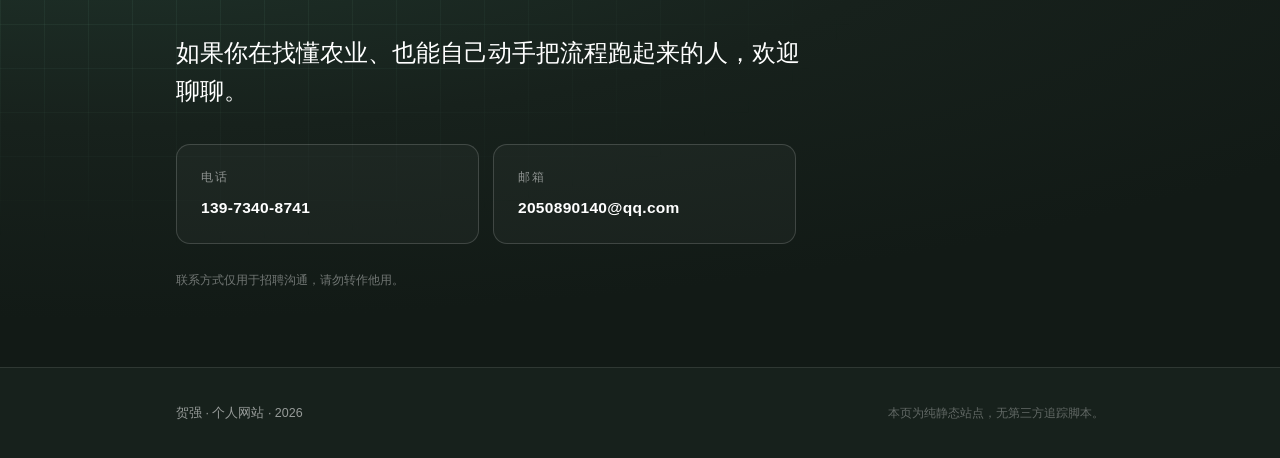
==== commit 2da06fca: "opt 3/3: 科技感视觉 —— 粒子网络、渐变姓名、网格底纹与玻璃质感 - Hero 加 canvas 粒子网络：点间连线 + 鼠标排斥；减少动态 / 弱机 / 无 canvas 三重保护，不满足" ====
--- a/index.html
+++ b/index.html
@@ -23,6 +23,17 @@
 .topbar.hide{transform:translateY(-101%)}
 .topbar.stuck{box-shadow:0 1px 12px rgba(23,33,28,.07)}
 
+/* 底纹：科技网点，两层不同尺寸制造纵深（纯 CSS，零请求） */
+body{
+  background-color:var(--paper);
+  background-image:
+    radial-gradient(circle at 1px 1px,rgba(47,93,71,.10) 1px,transparent 0),
+    radial-gradient(circle at 1px 1px,rgba(47,93,71,.05) 1px,transparent 0);
+  background-size:26px 26px,104px 104px;
+  background-position:0 0,13px 13px;
+  background-attachment:fixed;
+}
+
 .cue{
   display:none;
   align-items:center;
@@ -89,6 +100,8 @@
 
   <main id="top">
     <section class="hero">
+      <canvas class="hero-canvas" aria-hidden="true"></canvas>
+      <div class="hero-glow" aria-hidden="true"></div>
       <div class="wrap">
         <p class="kicker">Personal Site · 2026</p>
         <h1 class="hero-name">贺强</h1>
--- a/assets/style.css
+++ b/assets/style.css
@@ -44,6 +44,20 @@
   text-rendering:optimizeLegibility;
   overflow-x:hidden;
 }
+
+/* 底纹：网点渐变制造纸面纵深，纯 CSS 零请求；深色区块自行覆盖 */
+body::before{
+  content:"";
+  position:fixed;
+  inset:0;
+  z-index:-1;
+  pointer-events:none;
+  background-image:
+    radial-gradient(circle at 1px 1px,rgba(47,93,71,.16) 1px,transparent 0),
+    radial-gradient(circle at 1px 1px,rgba(47,93,71,.07) 1px,transparent 0);
+  background-size:26px 26px,104px 104px;
+  background-position:0 0,13px 13px;
+}
 img,svg{display:block;max-width:100%}
 a{color:inherit;text-decoration:none}
 ul,ol{list-style:none}
@@ -72,7 +86,7 @@
   border-top:1px solid var(--line-soft);
   scroll-margin-top:64px;
 }
-.sec-alt{background:var(--panel)}
+.sec-alt{background:linear-gradient(180deg,rgba(255,255,255,.94),rgba(255,255,255,.88))}
 .sec:first-of-type{border-top:none}
 
 .sec-head{
@@ -113,9 +127,9 @@
   position:sticky;
   top:0;
   z-index:60;
-  background:rgba(248,247,243,.86);
-  backdrop-filter:blur(14px);
-  -webkit-backdrop-filter:blur(14px);
+  background:rgba(248,247,243,.82);
+  backdrop-filter:blur(16px) saturate(150%);
+  -webkit-backdrop-filter:blur(16px) saturate(150%);
   border-bottom:1px solid var(--line);
 }
 .topbar-in{
@@ -177,18 +191,62 @@
    Hero：姓名与定位
    ============================================================ */
 .hero{
-  padding-block:96px 54px;
+  padding-block:104px 56px;
   position:relative;
   overflow:hidden;
+  isolation:isolate;
 }
 .hero::before{
   content:"";
   position:absolute;
-  inset:-30% 40% auto -20%;
-  height:520px;
-  background:radial-gradient(closest-side,rgba(47,93,71,.09),transparent);
+  inset:-30% 30% auto -25%;
+  height:560px;
+  background:radial-gradient(closest-side,rgba(47,93,71,.10),transparent);
   pointer-events:none;
-}
+  z-index:-1;
+}
+/* 科技感：细网格 + 渐隐，压在内容下层 */
+.hero::after{
+  content:"";
+  position:absolute;
+  inset:0;
+  z-index:-1;
+  pointer-events:none;
+  background-image:
+    linear-gradient(to right,rgba(47,93,71,.07) 1px,transparent 1px),
+    linear-gradient(to bottom,rgba(47,93,71,.07) 1px,transparent 1px);
+  background-size:52px 52px;
+  -webkit-mask-image:radial-gradient(ellipse 70% 60% at 22% 40%,#000 0%,transparent 78%);
+  mask-image:radial-gradient(ellipse 70% 60% at 22% 40%,#000 0%,transparent 78%);
+}
+.hero-canvas{
+  position:absolute;
+  inset:0;
+  width:100%;
+  height:100%;
+  z-index:-1;
+  pointer-events:none;
+  opacity:0;
+  transition:opacity 1.1s var(--ease);
+}
+.hero-canvas.on{opacity:1}
+.hero-glow{
+  position:absolute;
+  z-index:-1;
+  pointer-events:none;
+  right:4%;
+  top:16%;
+  width:min(420px,46vw);
+  aspect-ratio:1;
+  border-radius:50%;
+  background:radial-gradient(closest-side,rgba(179,80,46,.10),rgba(179,80,46,0));
+  animation:floaty 12s ease-in-out infinite;
+}
+@keyframes floaty{
+  0%,100%{transform:translate3d(0,0,0) scale(1)}
+  50%{transform:translate3d(-16px,18px,0) scale(1.06)}
+}
+.hero .wrap{position:relative}
 .kicker{
   font-size:12px;
   letter-spacing:.24em;
@@ -198,6 +256,7 @@
   display:flex;
   align-items:center;
   gap:12px;
+  font-family:var(--mono);
 }
 .kicker::after{
   content:"";
@@ -210,6 +269,19 @@
   letter-spacing:.06em;
   line-height:1.02;
   margin-bottom:22px;
+  background:linear-gradient(112deg,#17211c 0%,#24483a 38%,#2f5d47 62%,#b3502e 108%);
+  -webkit-background-clip:text;
+  background-clip:text;
+  color:transparent;
+  -webkit-text-fill-color:transparent;
+}
+/* 不支持背景裁剪时退回纯色，避免姓名不可见 */
+@supports not ((-webkit-background-clip:text) or (background-clip:text)){
+  .hero-name{
+    background:none;
+    color:var(--ink);
+    -webkit-text-fill-color:var(--ink);
+  }
 }
 .hero-role{
   font-family:var(--serif);
@@ -223,14 +295,16 @@
   font-weight:600;
   position:relative;
   white-space:nowrap;
+  padding-inline:.1em;
 }
 .hero-role em::after{
   content:"";
   position:absolute;
-  left:0;right:0;bottom:.06em;
-  height:.34em;
-  background:var(--accent-soft);
+  left:0;right:0;bottom:.04em;
+  height:.36em;
+  background:linear-gradient(90deg,var(--accent-soft),rgba(179,80,46,.16));
   z-index:-1;
+  border-radius:2px;
 }
 
 /* ============================================================
@@ -529,7 +603,8 @@
 }
 .flow-node{
   position:relative;
-  background:var(--panel);
+  overflow:hidden;
+  background:linear-gradient(165deg,rgba(255,255,255,.98),rgba(248,247,243,.9));
   border:1px solid var(--line);
   border-radius:10px;
   padding:18px 18px 20px;
@@ -537,8 +612,25 @@
   flex-direction:column;
   gap:7px;
   counter-increment:flow;
-  transition:transform .3s var(--ease),border-color .3s var(--ease);
-}
+  transition:transform .3s var(--ease),border-color .3s var(--ease),box-shadow .3s var(--ease);
+}
+.flow-node::after{
+  content:"";
+  position:absolute;
+  left:0;top:0;bottom:0;
+  width:2px;
+  background:linear-gradient(180deg,var(--accent),rgba(47,93,71,0));
+  opacity:0;
+  transition:opacity .3s var(--ease);
+}
+.flow-node:hover::after{opacity:1}
+.flow-node:hover{
+  transform:translateY(-3px);
+  border-color:rgba(47,93,71,.45);
+  box-shadow:0 10px 24px -16px rgba(23,33,28,.35);
+}
+.flow-hi::after{opacity:1;background:linear-gradient(180deg,#7fbfa1,rgba(127,191,161,0))}
+.flow-hi:hover{border-color:#7fbfa1}
 .flow-node::before{
   content:counter(flow,decimal-leading-zero);
   font-family:var(--serif);
@@ -696,18 +788,33 @@
   gap:16px;
 }
 .card{
-  background:var(--paper);
+  position:relative;
+  overflow:hidden;
+  background:linear-gradient(170deg,rgba(255,255,255,.96),rgba(255,255,255,.72));
   border:1px solid var(--line);
   border-radius:var(--radius);
   padding:26px 24px;
   display:flex;
   flex-direction:column;
   gap:8px;
-  transition:transform .3s var(--ease),border-color .3s var(--ease);
-}
+  transition:transform .3s var(--ease),border-color .3s var(--ease),box-shadow .3s var(--ease);
+}
+/* 顶部一道强调色，hover 时拉满 */
+.card::before{
+  content:"";
+  position:absolute;
+  left:0;right:0;top:0;
+  height:2px;
+  background:linear-gradient(90deg,var(--accent),var(--rust));
+  transform:scaleX(0);
+  transform-origin:left;
+  transition:transform .4s var(--ease);
+}
+.card:hover::before{transform:scaleX(1)}
 .card:hover{
-  transform:translateY(-3px);
-  border-color:var(--accent);
+  transform:translateY(-4px);
+  border-color:rgba(47,93,71,.42);
+  box-shadow:0 12px 30px -14px rgba(23,33,28,.24);
 }
 .card-when{
   font-size:11.5px;
@@ -868,7 +975,26 @@
 /* ============================================================
    联系
    ============================================================ */
-.sec-contact{background:var(--ink);color:#fff}
+.sec-contact{
+  position:relative;
+  overflow:hidden;
+  isolation:isolate;
+  background:radial-gradient(120% 90% at 8% 0%,#20352c 0%,#17211c 55%,#121a16 100%);
+  color:#fff;
+}
+.sec-contact::after{
+  content:"";
+  position:absolute;
+  inset:0;
+  z-index:-1;
+  pointer-events:none;
+  background-image:
+    linear-gradient(to right,rgba(127,191,161,.10) 1px,transparent 1px),
+    linear-gradient(to bottom,rgba(127,191,161,.10) 1px,transparent 1px);
+  background-size:44px 44px;
+  -webkit-mask-image:radial-gradient(ellipse 80% 90% at 12% 10%,#000,transparent 72%);
+  mask-image:radial-gradient(ellipse 80% 90% at 12% 10%,#000,transparent 72%);
+}
 .sec-contact .sec-head h2{color:#fff}
 .sec-contact .sec-idx{color:#7fbfa1}
 .sec-contact .rule{background:rgba(255,255,255,.14)}
@@ -892,12 +1018,14 @@
   padding:22px 24px;
   border:1px solid rgba(255,255,255,.16);
   border-radius:var(--radius);
-  transition:border-color .26s var(--ease),background .26s var(--ease),transform .26s var(--ease);
+  background:rgba(255,255,255,.03);
+  transition:border-color .26s var(--ease),background .26s var(--ease),transform .26s var(--ease),box-shadow .26s var(--ease);
 }
 .contact-card:hover{
   border-color:#7fbfa1;
-  background:rgba(255,255,255,.04);
+  background:rgba(127,191,161,.08);
   transform:translateY(-2px);
+  box-shadow:0 12px 30px -18px rgba(0,0,0,.9);
 }
 .cc-label{
   font-size:11.5px;
@@ -1023,6 +1151,7 @@
     transform:none !important;
     transition:none !important;
   }
+  .hero-glow{animation:none !important}
   *{animation-duration:.001ms !important;transition-duration:.001ms !important}
 }
 
@@ -1083,6 +1212,14 @@
   .contact-card{border-color:var(--line)}
   .cc-label,.privacy{color:#666}
   .flow-node,.card,.rules li,.res,.contact-card{break-inside:avoid}
+  .flow-node,.card,.contact-card{background:#fff !important;box-shadow:none !important}
+  .card::before,.flow-node::after{display:none}
+  .hero-canvas,.hero-glow,.hero::after,.sec-contact::after,body::before{display:none !important}
+  .hero-name{
+    background:none !important;
+    color:#111 !important;
+    -webkit-text-fill-color:#111 !important;
+  }
   .foot{display:none}
   a{text-decoration:none;color:inherit}
   .chips li,.mini li{border-color:var(--line)}
